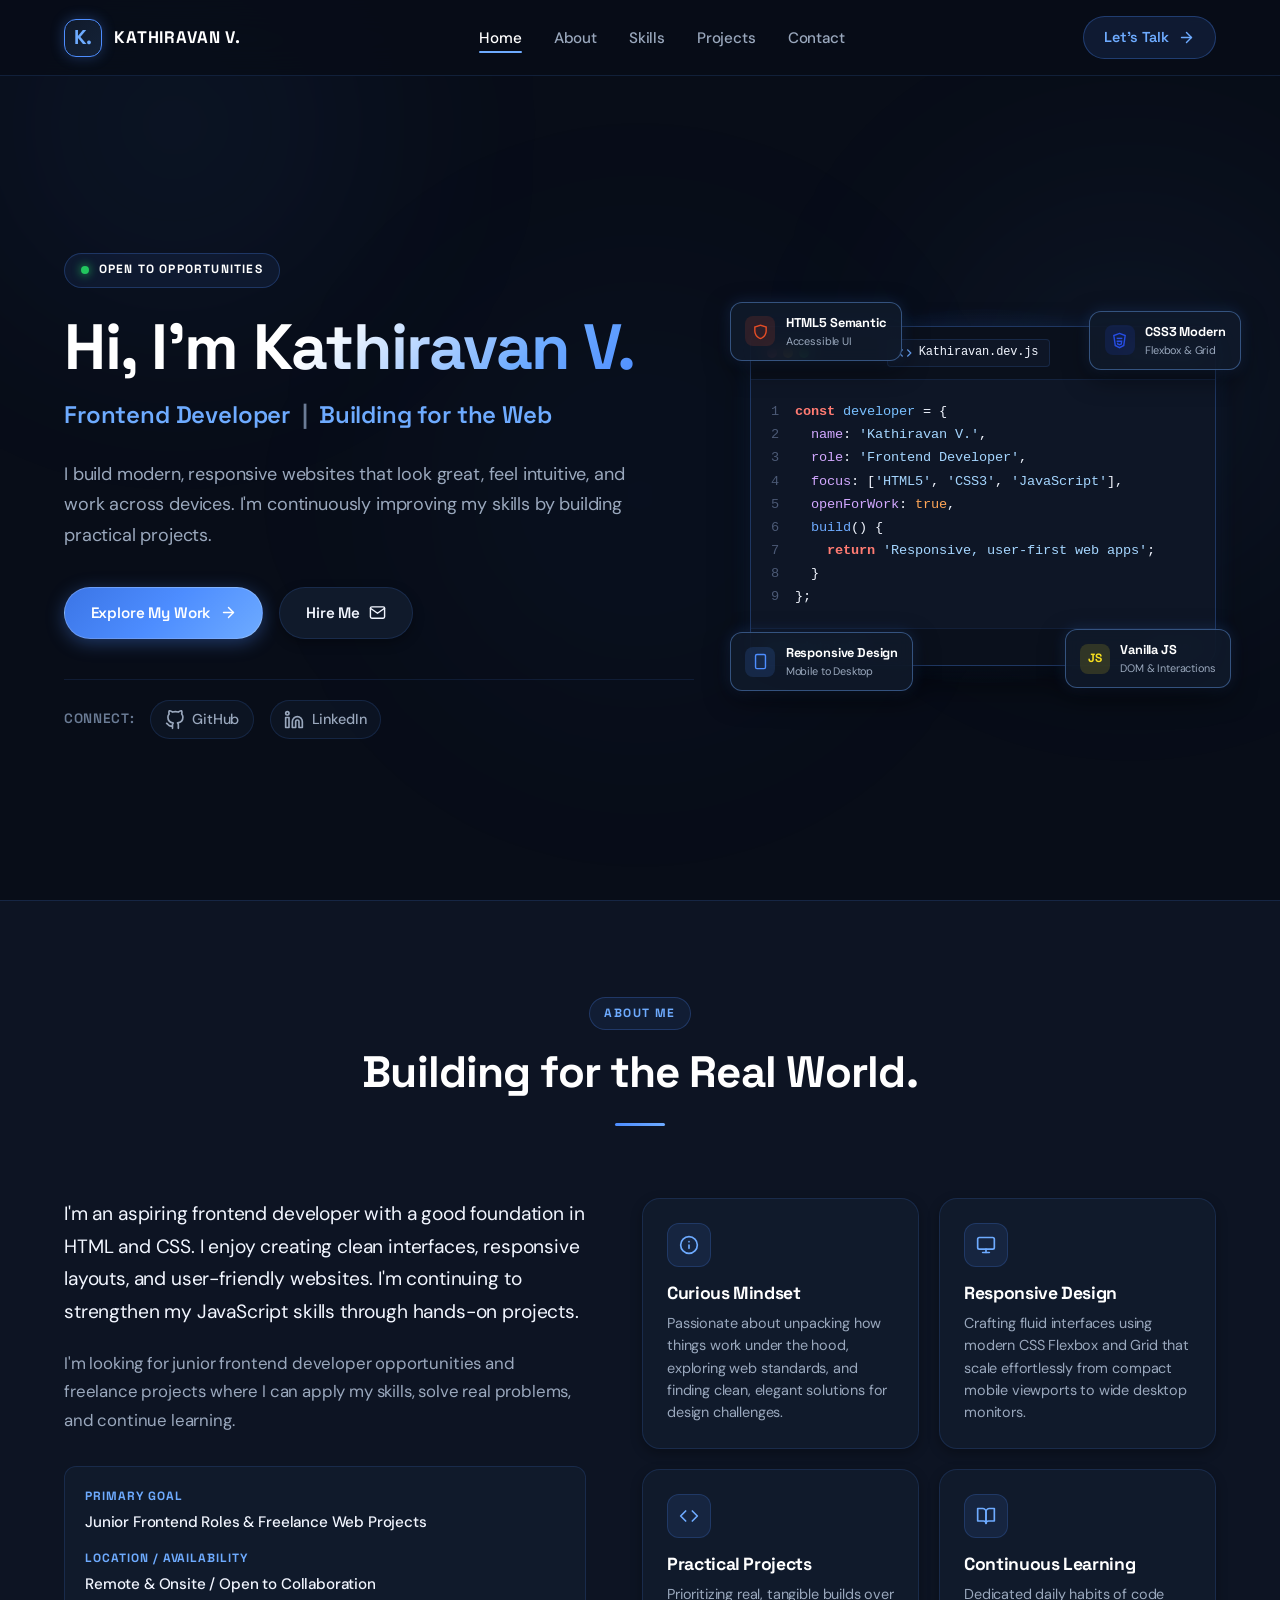
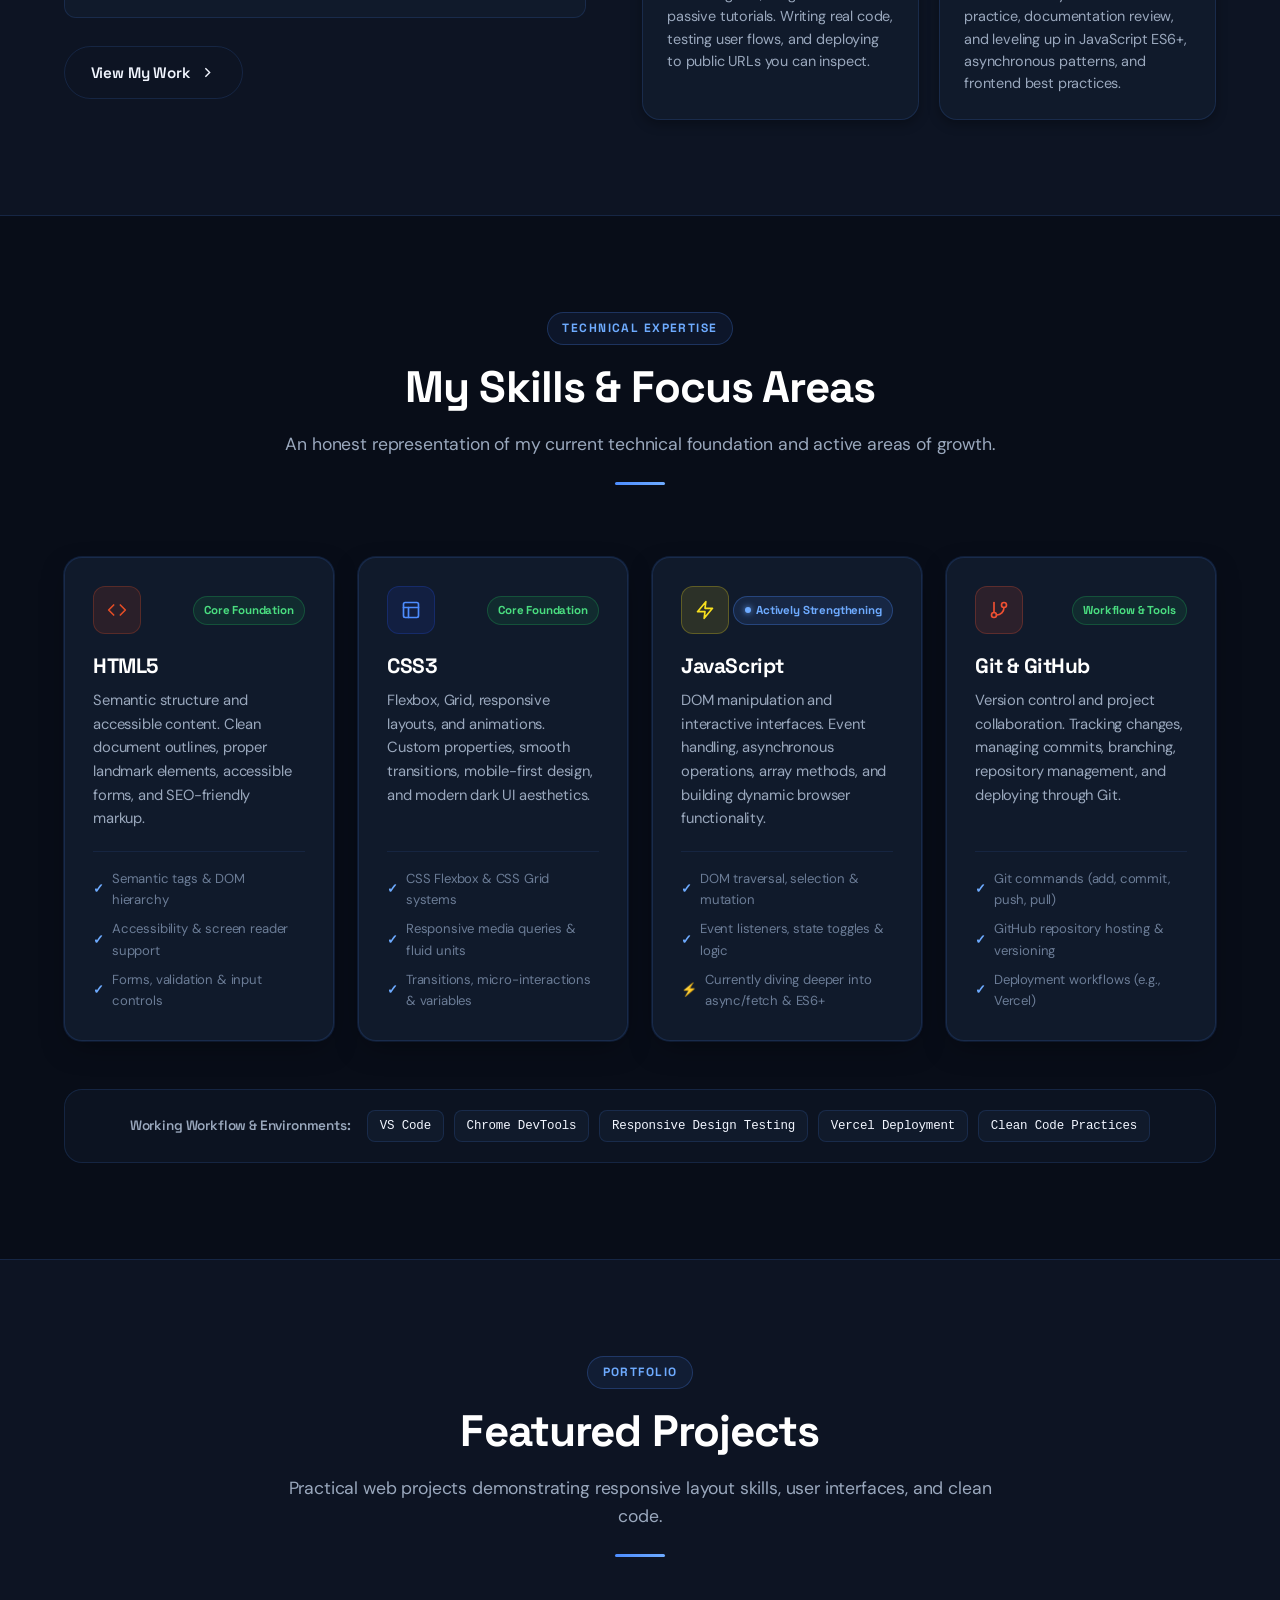
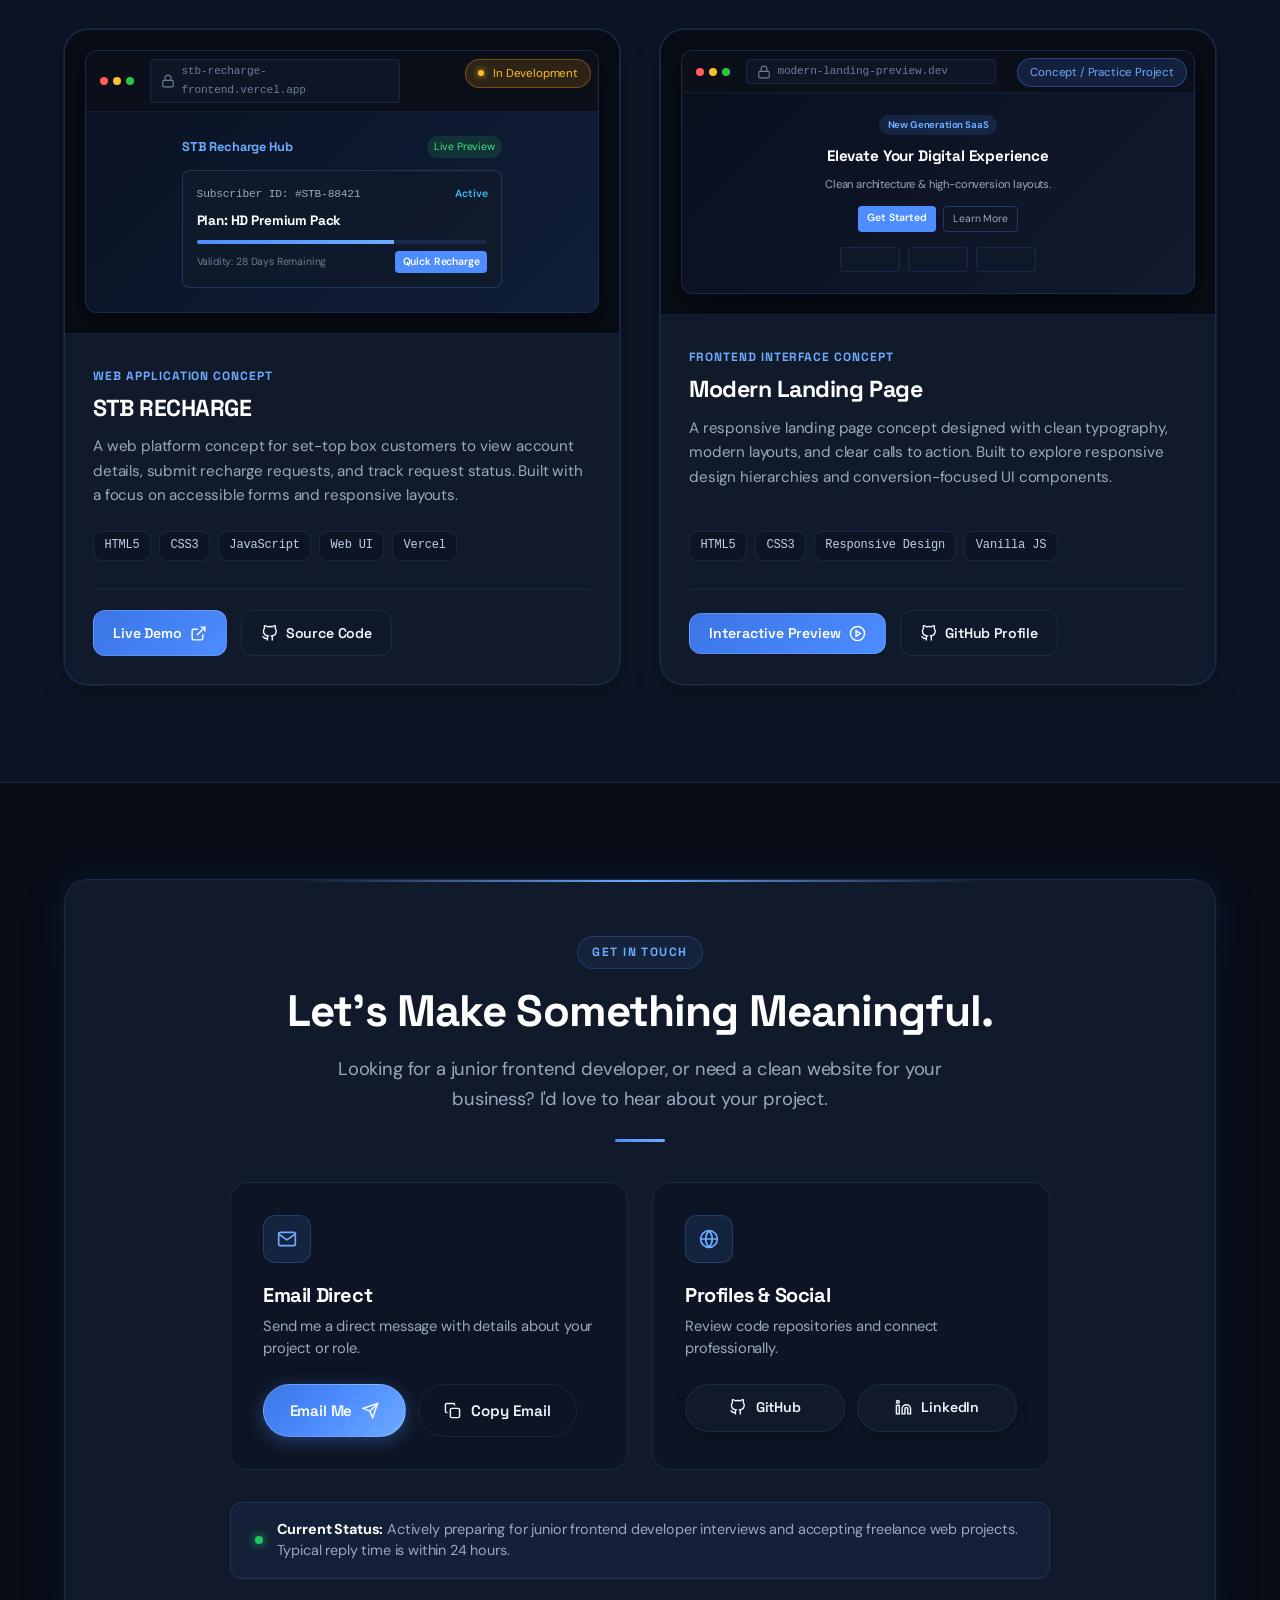
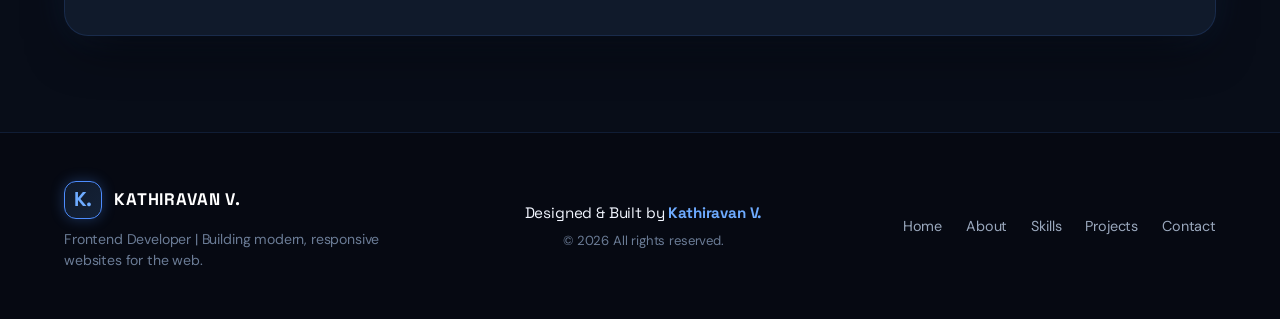
==== MAINPAGE/index.html @ 84f12a12 "Move all files to MAINPAGE folder" ====
<!DOCTYPE html>
<html lang="en">
<head>
  <meta charset="UTF-8">
  <meta name="viewport" content="width=device-width, initial-scale=1.0">
  <meta http-equiv="X-UA-Compatible" content="ie=edge">
  
  <!-- SEO & Social Meta Tags -->
  <title>Kathiravan V. | Frontend Developer Portfolio</title>
  <meta name="description" content="Personal portfolio of Kathiravan V., an aspiring Frontend Developer specializing in clean, responsive HTML, CSS, and modern JavaScript web experiences. Open to junior roles and freelance projects.">
  <meta name="keywords" content="Kathiravan V, Frontend Developer, Web Developer, Portfolio, HTML5, CSS3, JavaScript, Responsive Web Design">
  <meta name="author" content="Kathiravan V.">
  
  <!-- Open Graph / Meta -->
  <meta property="og:type" content="website">
  <meta property="og:title" content="Kathiravan V. | Frontend Developer">
  <meta property="og:description" content="Explore projects and frontend work by Kathiravan V. Clean code, modern UI, and responsive web design.">
  <meta property="og:url" content="https://kathiravan-portfolio.vercel.app">
  
  <!-- Favicon (SVG data URI for instant crisp display without external assets) -->
  <link rel="icon" type="image/svg+xml" href="data:image/svg+xml,<svg xmlns='http://www.w3.org/2000/svg' viewBox='0 0 100 100'><rect width='100' height='100' rx='24' fill='%23080D18'/><rect x='4' y='4' width='92' height='92' rx='20' fill='%23101A2B' stroke='%234D8DFF' stroke-width='4'/><text x='50%' y='68%' font-family='sans-serif' font-weight='900' font-size='56' fill='%234D8DFF' text-anchor='middle'>K.</text></svg>">

  <!-- Google Fonts: Space Grotesk (Headings) & DM Sans (Body) -->
  <link rel="preconnect" href="https://fonts.googleapis.com">
  <link rel="preconnect" href="https://fonts.gstatic.com" crossorigin>
  <link href="https://fonts.googleapis.com/css2?family=DM+Sans:ital,opsz,wght@0,9..40,300..800;1,9..40,300..800&family=Space+Grotesk:wght@400;500;600;700&display=swap" rel="stylesheet">

  <!-- Main Stylesheet -->
  <link rel="stylesheet" href="style.css">
</head>
<body>

  <!-- Ambient Background Glow Elements -->
  <div class="ambient-glow glow-top-left" aria-hidden="true"></div>
  <div class="ambient-glow glow-top-right" aria-hidden="true"></div>
  <div class="ambient-glow glow-center" aria-hidden="true"></div>

  <!-- ========================================================================= -->
  <!-- A. NAVIGATION BAR -->
  <!-- ========================================================================= -->
  <header class="site-header" id="header">
    <nav class="nav-container" aria-label="Main Navigation">
      <!-- Personal Logo & Brand Name -->
      <a href="#hero" class="brand-logo" aria-label="Kathiravan V. Home">
        <span class="logo-symbol">K.</span>
        <span class="brand-text">KATHIRAVAN V.</span>
      </a>

      <!-- Desktop Navigation Menu -->
      <ul class="nav-menu" id="navMenu">
        <li><a href="#hero" class="nav-link active">Home</a></li>
        <li><a href="#about" class="nav-link">About</a></li>
        <li><a href="#skills" class="nav-link">Skills</a></li>
        <li><a href="#projects" class="nav-link">Projects</a></li>
        <li><a href="#contact" class="nav-link">Contact</a></li>
      </ul>

      <!-- Navigation Actions -->
      <div class="nav-actions">
        <a href="#contact" class="btn btn-nav-cta">
          <span>Let's Talk</span>
          <svg class="icon icon-sm" viewBox="0 0 24 24" fill="none" stroke="currentColor" stroke-width="2" stroke-linecap="round" stroke-linejoin="round" aria-hidden="true">
            <line x1="5" y1="12" x2="19" y2="12"></line>
            <polyline points="12 5 19 12 12 19"></polyline>
          </svg>
        </a>

        <!-- Mobile Menu Toggle Button -->
        <button type="button" class="mobile-toggle" id="mobileToggle" aria-label="Toggle navigation menu" aria-expanded="false" aria-controls="mobileDrawer">
          <span class="hamburger-bar"></span>
          <span class="hamburger-bar"></span>
          <span class="hamburger-bar"></span>
        </button>
      </div>
    </nav>
  </header>

  <!-- Mobile Navigation Drawer Overlay -->
  <div class="mobile-drawer" id="mobileDrawer" aria-hidden="true">
    <div class="drawer-content">
      <ul class="mobile-nav-list">
        <li><a href="#hero" class="mobile-nav-link">Home</a></li>
        <li><a href="#about" class="mobile-nav-link">About</a></li>
        <li><a href="#skills" class="mobile-nav-link">Skills</a></li>
        <li><a href="#projects" class="mobile-nav-link">Projects</a></li>
        <li><a href="#contact" class="mobile-nav-link">Contact</a></li>
      </ul>
      <div class="mobile-drawer-footer">
        <a href="#contact" class="btn btn-primary btn-block mobile-cta">Let's Talk</a>
        <div class="mobile-socials">
          <a href="https://github.com/Kathiravan-4344" target="_blank" rel="noopener noreferrer" aria-label="GitHub Profile">
            <svg class="icon" viewBox="0 0 24 24" fill="none" stroke="currentColor" stroke-width="2" stroke-linecap="round" stroke-linejoin="round"><path d="M9 19c-5 1.5-5-2.5-7-3m14 6v-3.87a3.37 3.37 0 0 0-.94-2.61c3.14-.35 6.44-1.54 6.44-7A5.44 5.44 0 0 0 20 4.77 5.07 5.07 0 0 0 19.91 1S18.73.65 16 2.48a13.38 13.38 0 0 0-7 0C6.27.65 5.09 1 5.09 1A5.07 5.07 0 0 0 5 4.77a5.44 5.44 0 0 0-1.5 3.78c0 5.42 3.3 6.61 6.44 7A3.37 3.37 0 0 0 9 18.13V22"></path></svg>
          </a>
          <!-- USER NOTE: Replace with your actual LinkedIn profile URL -->
          <a href="https://www.linkedin.com/in/kathiravan-v" target="_blank" rel="noopener noreferrer" aria-label="LinkedIn Profile">
            <svg class="icon" viewBox="0 0 24 24" fill="none" stroke="currentColor" stroke-width="2" stroke-linecap="round" stroke-linejoin="round"><path d="M16 8a6 6 0 0 1 6 6v7h-4v-7a2 2 0 0 0-2-2 2 2 0 0 0-2 2v7h-4v-7a6 6 0 0 1 6-6z"></path><rect x="2" y="9" width="4" height="12"></rect><circle cx="4" cy="4" r="2"></circle></svg>
          </a>
        </div>
      </div>
    </div>
  </div>
  <div class="drawer-backdrop" id="drawerBackdrop" aria-hidden="true"></div>

  <!-- Main Content Landmark -->
  <main id="main-content">

    <!-- ======================================================================= -->
    <!-- B. HERO SECTION -->
    <!-- ======================================================================= -->
    <section class="hero-section section-padding" id="hero">
      <div class="container hero-grid">
        
        <!-- Left Column: Hero Introduction & Actions -->
        <div class="hero-content reveal">
          <!-- Availability Badge -->
          <div class="status-badge">
            <span class="status-dot"></span>
            <span class="status-text">OPEN TO OPPORTUNITIES</span>
          </div>

          <!-- Main Heading -->
          <h1 class="hero-heading">
            Hi, I'm <span class="gradient-text">Kathiravan V.</span>
          </h1>

          <!-- Professional Title -->
          <p class="hero-title">
            Frontend Developer <span class="title-divider">|</span> Building for the Web
          </p>

          <!-- Introduction Text -->
          <p class="hero-intro">
            I build modern, responsive websites that look great, feel intuitive, and work across devices. I'm continuously improving my skills by building practical projects.
          </p>

          <!-- Action Buttons -->
          <div class="hero-cta-group">
            <a href="#projects" class="btn btn-primary">
              <span>Explore My Work</span>
              <svg class="icon icon-sm" viewBox="0 0 24 24" fill="none" stroke="currentColor" stroke-width="2" stroke-linecap="round" stroke-linejoin="round">
                <line x1="5" y1="12" x2="19" y2="12"></line>
                <polyline points="12 5 19 12 12 19"></polyline>
              </svg>
            </a>
            <a href="#contact" class="btn btn-secondary">
              <span>Hire Me</span>
              <svg class="icon icon-sm" viewBox="0 0 24 24" fill="none" stroke="currentColor" stroke-width="2" stroke-linecap="round" stroke-linejoin="round">
                <path d="M4 4h16c1.1 0 2 .9 2 2v12c0 1.1-.9 2-2 2H4c-1.1 0-2-.9-2-2V6c0-1.1.9-2 2-2z"></path>
                <polyline points="22,6 12,13 2,6"></polyline>
              </svg>
            </a>
          </div>

          <!-- Social Links -->
          <div class="hero-socials">
            <span class="social-label">Connect:</span>
            <a href="https://github.com/Kathiravan-4344" class="social-link" target="_blank" rel="noopener noreferrer" aria-label="Kathiravan GitHub profile">
              <svg class="icon" viewBox="0 0 24 24" fill="none" stroke="currentColor" stroke-width="2" stroke-linecap="round" stroke-linejoin="round">
                <path d="M9 19c-5 1.5-5-2.5-7-3m14 6v-3.87a3.37 3.37 0 0 0-.94-2.61c3.14-.35 6.44-1.54 6.44-7A5.44 5.44 0 0 0 20 4.77 5.07 5.07 0 0 0 19.91 1S18.73.65 16 2.48a13.38 13.38 0 0 0-7 0C6.27.65 5.09 1 5.09 1A5.07 5.07 0 0 0 5 4.77a5.44 5.44 0 0 0-1.5 3.78c0 5.42 3.3 6.61 6.44 7A3.37 3.37 0 0 0 9 18.13V22"></path>
              </svg>
              <span>GitHub</span>
            </a>
            <!-- USER NOTE: Replace with your actual LinkedIn profile URL -->
            <a href="https://www.linkedin.com/in/kathiravan-v" class="social-link" target="_blank" rel="noopener noreferrer" aria-label="Kathiravan LinkedIn profile">
              <svg class="icon" viewBox="0 0 24 24" fill="none" stroke="currentColor" stroke-width="2" stroke-linecap="round" stroke-linejoin="round">
                <path d="M16 8a6 6 0 0 1 6 6v7h-4v-7a2 2 0 0 0-2-2 2 2 0 0 0-2 2v7h-4v-7a6 6 0 0 1 6-6z"></path>
                <rect x="2" y="9" width="4" height="12"></rect>
                <circle cx="4" cy="4" r="2"></circle>
              </svg>
              <span>LinkedIn</span>
            </a>
          </div>
        </div>

        <!-- Right Column: Developer-Themed Visual with Code Editor & Floating Badges -->
        <div class="hero-visual reveal" aria-hidden="true">
          <div class="visual-wrapper">
            <!-- Decorative Orbit Ring -->
            <div class="orbit-glow"></div>
            
            <!-- Code Editor Card -->
            <div class="code-card">
              <div class="card-header">
                <div class="window-dots">
                  <span class="dot dot-close"></span>
                  <span class="dot dot-minimize"></span>
                  <span class="dot dot-maximize"></span>
                </div>
                <div class="file-tab">
                  <svg class="icon icon-xs" viewBox="0 0 24 24" fill="none" stroke="#6EABFF" stroke-width="2"><polyline points="16 18 22 12 16 6"></polyline><polyline points="8 6 2 12 8 18"></polyline></svg>
                  <span>Kathiravan.dev.js</span>
                </div>
                <div class="header-status">Frontend Dev</div>
              </div>

              <!-- Syntax-Highlighted Code Body -->
              <div class="code-body">
                <pre><code><span class="c-dim">1</span> <span class="c-keyword">const</span> <span class="c-variable">developer</span> = {
<span class="c-dim">2</span>   <span class="c-prop">name</span>: <span class="c-string">'Kathiravan V.'</span>,
<span class="c-dim">3</span>   <span class="c-prop">role</span>: <span class="c-string">'Frontend Developer'</span>,
<span class="c-dim">4</span>   <span class="c-prop">focus</span>: [<span class="c-string">'HTML5'</span>, <span class="c-string">'CSS3'</span>, <span class="c-string">'JavaScript'</span>],
<span class="c-dim">5</span>   <span class="c-prop">openForWork</span>: <span class="c-boolean">true</span>,
<span class="c-dim">6</span>   <span class="c-function">build</span>() {
<span class="c-dim">7</span>     <span class="c-keyword">return</span> <span class="c-string">'Responsive, user-first web apps'</span>;
<span class="c-dim">8</span>   }
<span class="c-dim">9</span> };</code></pre>
              </div>

              <!-- Terminal Status Bar -->
              <div class="code-footer">
                <span class="status-pill-small"><span class="pulse-mini"></span> Ready to build</span>
                <span class="branch-label">
                  <svg class="icon icon-xs" viewBox="0 0 24 24" fill="none" stroke="currentColor" stroke-width="2"><line x1="6" y1="3" x2="6" y2="15"></line><circle cx="18" cy="6" r="3"></circle><circle cx="6" cy="18" r="3"></circle><path d="M18 9a9 9 0 0 1-9 9"></path></svg>
                  main
                </span>
              </div>
            </div>

            <!-- Floating Tech Badges around Editor -->
            <div class="floating-badge badge-top-left float-slow">
              <span class="tech-icon-circle icon-html">
                <svg viewBox="0 0 24 24" fill="currentColor"><path d="M12 2L3 5v6c0 5.55 3.84 10.74 9 12 5.16-1.26 9-6.45 9-12V5l-9-3zm0 2.18l7 2.33v4.49c0 4.54-3.04 8.79-7 9.92-3.96-1.13-7-5.38-7-9.92V6.51l7-2.33z"/></svg>
              </span>
              <div class="badge-text">
                <span class="badge-title">HTML5 Semantic</span>
                <span class="badge-sub">Accessible UI</span>
              </div>
            </div>

            <div class="floating-badge badge-top-right float-delay-1">
              <span class="tech-icon-circle icon-css">
                <svg viewBox="0 0 24 24" fill="none" stroke="currentColor" stroke-width="2"><path d="M12 2l8 3-2 14-6 3-6-3L4 5l8-3z"></path><path d="M8 9h8"></path><path d="M8 13h7l-.5 4-2.5 1-2.5-1-.2-2"></path></svg>
              </span>
              <div class="badge-text">
                <span class="badge-title">CSS3 Modern</span>
                <span class="badge-sub">Flexbox & Grid</span>
              </div>
            </div>

            <div class="floating-badge badge-bottom-right float-delay-2">
              <span class="tech-icon-circle icon-js">
                <span class="js-text">JS</span>
              </span>
              <div class="badge-text">
                <span class="badge-title">Vanilla JS</span>
                <span class="badge-sub">DOM & Interactions</span>
              </div>
            </div>

            <div class="floating-badge badge-bottom-left float-delay-3">
              <span class="tech-icon-circle icon-resp">
                <svg viewBox="0 0 24 24" fill="none" stroke="currentColor" stroke-width="2"><rect x="5" y="2" width="14" height="20" rx="2" ry="2"></rect><line x1="12" y1="18" x2="12.01" y2="18"></line></svg>
              </span>
              <div class="badge-text">
                <span class="badge-title">Responsive Design</span>
                <span class="badge-sub">Mobile to Desktop</span>
              </div>
            </div>

          </div>
        </div>

      </div>
    </section>

    <!-- ======================================================================= -->
    <!-- C. ABOUT ME SECTION -->
    <!-- ======================================================================= -->
    <section class="section-padding bg-secondary" id="about">
      <div class="container">
        
        <div class="section-header text-center reveal">
          <span class="section-badge">ABOUT ME</span>
          <h2 class="section-heading">Building for the Real World.</h2>
          <div class="section-divider"></div>
        </div>

        <div class="about-grid">
          <!-- Left: Narrative Text -->
          <div class="about-narrative reveal">
            <p class="narrative-lead">
              I'm an aspiring frontend developer with a good foundation in HTML and CSS. I enjoy creating clean interfaces, responsive layouts, and user-friendly websites. I'm continuing to strengthen my JavaScript skills through hands-on projects.
            </p>
            <p class="narrative-body">
              I'm looking for junior frontend developer opportunities and freelance projects where I can apply my skills, solve real problems, and continue learning.
            </p>

            <div class="about-meta-box">
              <div class="meta-item">
                <span class="meta-label">Primary Goal</span>
                <span class="meta-value">Junior Frontend Roles & Freelance Web Projects</span>
              </div>
              <div class="meta-item">
                <span class="meta-label">Location / Availability</span>
                <span class="meta-value">Remote & Onsite / Open to Collaboration</span>
              </div>
            </div>

            <div class="about-cta">
              <a href="#projects" class="btn btn-outline">
                <span>View My Work</span>
                <svg class="icon icon-sm" viewBox="0 0 24 24" fill="none" stroke="currentColor" stroke-width="2"><polyline points="9 18 15 12 9 6"></polyline></svg>
              </a>
            </div>
          </div>

          <!-- Right: Four Compact Information Cards -->
          <div class="about-cards-grid">
            
            <!-- Card 1: Curious Mindset -->
            <div class="info-card reveal">
              <div class="info-card-icon">
                <svg class="icon" viewBox="0 0 24 24" fill="none" stroke="currentColor" stroke-width="2" stroke-linecap="round" stroke-linejoin="round">
                  <circle cx="12" cy="12" r="10"></circle>
                  <line x1="12" y1="16" x2="12" y2="12"></line>
                  <line x1="12" y1="8" x2="12.01" y2="8"></line>
                </svg>
              </div>
              <h3 class="info-card-title">Curious Mindset</h3>
              <p class="info-card-desc">
                Passionate about unpacking how things work under the hood, exploring web standards, and finding clean, elegant solutions for design challenges.
              </p>
            </div>

            <!-- Card 2: Responsive Design -->
            <div class="info-card reveal">
              <div class="info-card-icon">
                <svg class="icon" viewBox="0 0 24 24" fill="none" stroke="currentColor" stroke-width="2" stroke-linecap="round" stroke-linejoin="round">
                  <rect x="2" y="3" width="20" height="14" rx="2" ry="2"></rect>
                  <line x1="8" y1="21" x2="16" y2="21"></line>
                  <line x1="12" y1="17" x2="12" y2="21"></line>
                </svg>
              </div>
              <h3 class="info-card-title">Responsive Design</h3>
              <p class="info-card-desc">
                Crafting fluid interfaces using modern CSS Flexbox and Grid that scale effortlessly from compact mobile viewports to wide desktop monitors.
              </p>
            </div>

            <!-- Card 3: Practical Projects -->
            <div class="info-card reveal">
              <div class="info-card-icon">
                <svg class="icon" viewBox="0 0 24 24" fill="none" stroke="currentColor" stroke-width="2" stroke-linecap="round" stroke-linejoin="round">
                  <polyline points="16 18 22 12 16 6"></polyline>
                  <polyline points="8 6 2 12 8 18"></polyline>
                </svg>
              </div>
              <h3 class="info-card-title">Practical Projects</h3>
              <p class="info-card-desc">
                Prioritizing real, tangible builds over passive tutorials. Writing real code, testing user flows, and deploying to public URLs you can inspect.
              </p>
            </div>

            <!-- Card 4: Continuous Learning -->
            <div class="info-card reveal">
              <div class="info-card-icon">
                <svg class="icon" viewBox="0 0 24 24" fill="none" stroke="currentColor" stroke-width="2" stroke-linecap="round" stroke-linejoin="round">
                  <path d="M2 3h6a4 4 0 0 1 4 4v14a3 3 0 0 0-3-3H2z"></path>
                  <path d="M22 3h-6a4 4 0 0 0-4 4v14a3 3 0 0 1 3-3h7z"></path>
                </svg>
              </div>
              <h3 class="info-card-title">Continuous Learning</h3>
              <p class="info-card-desc">
                Dedicated daily habits of code practice, documentation review, and leveling up in JavaScript ES6+, asynchronous patterns, and frontend best practices.
              </p>
            </div>

          </div>
        </div>

      </div>
    </section>

    <!-- ======================================================================= -->
    <!-- D. SKILLS SECTION -->
    <!-- ======================================================================= -->
    <section class="section-padding" id="skills">
      <div class="container">
        
        <div class="section-header text-center reveal">
          <span class="section-badge">TECHNICAL EXPERTISE</span>
          <h2 class="section-heading">My Skills & Focus Areas</h2>
          <p class="section-subheading">
            An honest representation of my current technical foundation and active areas of growth.
          </p>
          <div class="section-divider"></div>
        </div>

        <div class="skills-grid">
          
          <!-- Skill Card 1: HTML5 -->
          <div class="skill-card reveal">
            <div class="skill-card-top">
              <div class="skill-icon-wrapper html-theme">
                <svg class="icon" viewBox="0 0 24 24" fill="none" stroke="currentColor" stroke-width="2" stroke-linecap="round" stroke-linejoin="round">
                  <polyline points="16 18 22 12 16 6"></polyline>
                  <polyline points="8 6 2 12 8 18"></polyline>
                </svg>
              </div>
              <span class="skill-level-badge level-core">Core Foundation</span>
            </div>
            
            <h3 class="skill-name">HTML5</h3>
            <p class="skill-description">
              Semantic structure and accessible content. Clean document outlines, proper landmark elements, accessible forms, and SEO-friendly markup.
            </p>

            <ul class="skill-highlights">
              <li><span>✓</span> Semantic tags & DOM hierarchy</li>
              <li><span>✓</span> Accessibility & screen reader support</li>
              <li><span>✓</span> Forms, validation & input controls</li>
            </ul>
          </div>

          <!-- Skill Card 2: CSS3 -->
          <div class="skill-card reveal">
            <div class="skill-card-top">
              <div class="skill-icon-wrapper css-theme">
                <svg class="icon" viewBox="0 0 24 24" fill="none" stroke="currentColor" stroke-width="2" stroke-linecap="round" stroke-linejoin="round">
                  <rect x="3" y="3" width="18" height="18" rx="2" ry="2"></rect>
                  <line x1="3" y1="9" x2="21" y2="9"></line>
                  <line x1="9" y1="21" x2="9" y2="9"></line>
                </svg>
              </div>
              <span class="skill-level-badge level-core">Core Foundation</span>
            </div>
            
            <h3 class="skill-name">CSS3</h3>
            <p class="skill-description">
              Flexbox, Grid, responsive layouts, and animations. Custom properties, smooth transitions, mobile-first design, and modern dark UI aesthetics.
            </p>

            <ul class="skill-highlights">
              <li><span>✓</span> CSS Flexbox & CSS Grid systems</li>
              <li><span>✓</span> Responsive media queries & fluid units</li>
              <li><span>✓</span> Transitions, micro-interactions & variables</li>
            </ul>
          </div>

          <!-- Skill Card 3: JavaScript -->
          <div class="skill-card reveal">
            <div class="skill-card-top">
              <div class="skill-icon-wrapper js-theme">
                <svg class="icon" viewBox="0 0 24 24" fill="none" stroke="currentColor" stroke-width="2" stroke-linecap="round" stroke-linejoin="round">
                  <polygon points="13 2 3 14 12 14 11 22 21 10 12 10 13 2"></polygon>
                </svg>
              </div>
              <span class="skill-level-badge level-learning">
                <span class="pulse-dot-inline"></span> Actively Strengthening
              </span>
            </div>
            
            <h3 class="skill-name">JavaScript</h3>
            <p class="skill-description">
              DOM manipulation and interactive interfaces. Event handling, asynchronous operations, array methods, and building dynamic browser functionality.
            </p>

            <ul class="skill-highlights">
              <li><span>✓</span> DOM traversal, selection & mutation</li>
              <li><span>✓</span> Event listeners, state toggles & logic</li>
              <li><span>⚡</span> Currently diving deeper into async/fetch & ES6+</li>
            </ul>
          </div>

          <!-- Skill Card 4: Git & GitHub -->
          <div class="skill-card reveal">
            <div class="skill-card-top">
              <div class="skill-icon-wrapper git-theme">
                <svg class="icon" viewBox="0 0 24 24" fill="none" stroke="currentColor" stroke-width="2" stroke-linecap="round" stroke-linejoin="round">
                  <line x1="6" y1="3" x2="6" y2="15"></line>
                  <circle cx="18" cy="6" r="3"></circle>
                  <circle cx="6" cy="18" r="3"></circle>
                  <path d="M18 9a9 9 0 0 1-9 9"></path>
                </svg>
              </div>
              <span class="skill-level-badge level-core">Workflow & Tools</span>
            </div>
            
            <h3 class="skill-name">Git & GitHub</h3>
            <p class="skill-description">
              Version control and project collaboration. Tracking changes, managing commits, branching, repository management, and deploying through Git.
            </p>

            <ul class="skill-highlights">
              <li><span>✓</span> Git commands (add, commit, push, pull)</li>
              <li><span>✓</span> GitHub repository hosting & versioning</li>
              <li><span>✓</span> Deployment workflows (e.g., Vercel)</li>
            </ul>
          </div>

        </div>

        <!-- Additional Supporting Tools Bar -->
        <div class="tools-bar reveal">
          <span class="tools-bar-label">Working Workflow & Environments:</span>
          <div class="tool-tags">
            <span class="tool-tag">VS Code</span>
            <span class="tool-tag">Chrome DevTools</span>
            <span class="tool-tag">Responsive Design Testing</span>
            <span class="tool-tag">Vercel Deployment</span>
            <span class="tool-tag">Clean Code Practices</span>
          </div>
        </div>

      </div>
    </section>

    <!-- ======================================================================= -->
    <!-- E. FEATURED PROJECTS -->
    <!-- ======================================================================= -->
    <section class="section-padding bg-secondary" id="projects">
      <div class="container">
        
        <div class="section-header text-center reveal">
          <span class="section-badge">PORTFOLIO</span>
          <h2 class="section-heading">Featured Projects</h2>
          <p class="section-subheading">
            Practical web projects demonstrating responsive layout skills, user interfaces, and clean code.
          </p>
          <div class="section-divider"></div>
        </div>

        <div class="projects-grid">
          
          <!-- Project 1: STB RECHARGE -->
          <article class="project-card reveal" aria-labelledby="proj1-title">
            <div class="project-preview">
              <!-- Interactive Mockup Browser Frame -->
              <div class="browser-frame">
                <div class="browser-header">
                  <div class="browser-dots">
                    <span></span><span></span><span></span>
                  </div>
                  <div class="browser-url">
                    <svg class="icon icon-xs" viewBox="0 0 24 24" fill="none" stroke="currentColor" stroke-width="2"><rect x="3" y="11" width="18" height="11" rx="2" ry="2"></rect><path d="M7 11V7a5 5 0 0 1 10 0v4"></path></svg>
                    <span>stb-recharge-frontend.vercel.app</span>
                  </div>
                </div>

                <!-- Custom Styled CSS Preview of STB Recharge Portal -->
                <div class="browser-viewport stb-theme-bg">
                  <div class="mockup-content">
                    <div class="mockup-nav">
                      <span class="mock-brand">STB Recharge Hub</span>
                      <span class="mock-status">Live Preview</span>
                    </div>
                    <div class="mockup-body">
                      <div class="mock-card">
                        <div class="mock-card-header">
                          <span class="mock-label">Subscriber ID: #STB-88421</span>
                          <span class="mock-badge">Active</span>
                        </div>
                        <div class="mock-balance">Plan: HD Premium Pack</div>
                        <div class="mock-progress">
                          <div class="mock-progress-bar"></div>
                        </div>
                        <div class="mock-footer">
                          <span>Validity: 28 Days Remaining</span>
                          <span class="mock-btn-mini">Quick Recharge</span>
                        </div>
                      </div>
                    </div>
                  </div>
                </div>
              </div>

              <!-- Status Badge Overlay -->
              <div class="project-status-overlay">
                <span class="status-badge in-development">
                  <span class="status-dot-pulse"></span> In Development
                </span>
              </div>
            </div>

            <!-- Project Details -->
            <div class="project-content">
              <div class="project-meta-top">
                <span class="project-type">Web Application Concept</span>
              </div>
              <h3 class="project-title" id="proj1-title">STB RECHARGE</h3>
              <p class="project-desc">
                A web platform concept for set-top box customers to view account details, submit recharge requests, and track request status. Built with a focus on accessible forms and responsive layouts.
              </p>

              <!-- Tech Stack Tags -->
              <div class="project-tech-list" aria-label="Technologies used">
                <span class="tech-tag">HTML5</span>
                <span class="tech-tag">CSS3</span>
                <span class="tech-tag">JavaScript</span>
                <span class="tech-tag">Web UI</span>
                <span class="tech-tag">Vercel</span>
              </div>

              <!-- Links -->
              <div class="project-links">
                <a href="https://stb-recharge-frontend.vercel.app/" class="btn btn-project-primary" target="_blank" rel="noopener noreferrer">
                  <span>Live Demo</span>
                  <svg class="icon icon-sm" viewBox="0 0 24 24" fill="none" stroke="currentColor" stroke-width="2"><path d="M18 13v6a2 2 0 0 1-2 2H5a2 2 0 0 1-2-2V8a2 2 0 0 1 2-2h6"></path><polyline points="15 3 21 3 21 9"></polyline><line x1="10" y1="14" x2="21" y2="3"></line></svg>
                </a>
                <a href="https://github.com/Kathiravan-4344/stb-recharge-hub" class="btn btn-project-secondary" target="_blank" rel="noopener noreferrer">
                  <svg class="icon icon-sm" viewBox="0 0 24 24" fill="none" stroke="currentColor" stroke-width="2"><path d="M9 19c-5 1.5-5-2.5-7-3m14 6v-3.87a3.37 3.37 0 0 0-.94-2.61c3.14-.35 6.44-1.54 6.44-7A5.44 5.44 0 0 0 20 4.77 5.07 5.07 0 0 0 19.91 1S18.73.65 16 2.48a13.38 13.38 0 0 0-7 0C6.27.65 5.09 1 5.09 1A5.07 5.07 0 0 0 5 4.77a5.44 5.44 0 0 0-1.5 3.78c0 5.42 3.3 6.61 6.44 7A3.37 3.37 0 0 0 9 18.13V22"></path></svg>
                  <span>Source Code</span>
                </a>
              </div>
            </div>
          </article>

          <!-- Project 2: Modern Landing Page -->
          <article class="project-card reveal" aria-labelledby="proj2-title">
            <div class="project-preview">
              <!-- Interactive Mockup Browser Frame -->
              <div class="browser-frame">
                <div class="browser-header">
                  <div class="browser-dots">
                    <span></span><span></span><span></span>
                  </div>
                  <div class="browser-url">
                    <svg class="icon icon-xs" viewBox="0 0 24 24" fill="none" stroke="currentColor" stroke-width="2"><rect x="3" y="11" width="18" height="11" rx="2" ry="2"></rect><path d="M7 11V7a5 5 0 0 1 10 0v4"></path></svg>
                    <span>modern-landing-preview.dev</span>
                  </div>
                </div>

                <!-- Custom Styled CSS Preview of Modern Landing Page -->
                <div class="browser-viewport landing-theme-bg">
                  <div class="landing-mock-content">
                    <div class="mock-pill">New Generation SaaS</div>
                    <div class="mock-hero-title">Elevate Your Digital Experience</div>
                    <div class="mock-hero-desc">Clean architecture & high-conversion layouts.</div>
                    <div class="mock-actions">
                      <span class="mock-btn-accent">Get Started</span>
                      <span class="mock-btn-ghost">Learn More</span>
                    </div>
                    <div class="mock-feature-row">
                      <div class="mock-feat-box"></div>
                      <div class="mock-feat-box"></div>
                      <div class="mock-feat-box"></div>
                    </div>
                  </div>
                </div>
              </div>

              <!-- Status Badge Overlay -->
              <div class="project-status-overlay">
                <span class="status-badge concept-badge">
                  Concept / Practice Project
                </span>
              </div>
            </div>

            <!-- Project Details -->
            <div class="project-content">
              <div class="project-meta-top">
                <span class="project-type">Frontend Interface Concept</span>
              </div>
              <h3 class="project-title" id="proj2-title">Modern Landing Page</h3>
              <p class="project-desc">
                A responsive landing page concept designed with clean typography, modern layouts, and clear calls to action. Built to explore responsive design hierarchies and conversion-focused UI components.
              </p>

              <!-- Tech Stack Tags -->
              <div class="project-tech-list" aria-label="Technologies used">
                <span class="tech-tag">HTML5</span>
                <span class="tech-tag">CSS3</span>
                <span class="tech-tag">Responsive Design</span>
                <span class="tech-tag">Vanilla JS</span>
              </div>

              <!-- Links -->
              <div class="project-links">
                <!-- Live Demo trigger button showing an inline preview modal or placeholder notice -->
                <button type="button" class="btn btn-project-primary btn-preview-modal" data-project="landing-page">
                  <span>Interactive Preview</span>
                  <svg class="icon icon-sm" viewBox="0 0 24 24" fill="none" stroke="currentColor" stroke-width="2"><circle cx="12" cy="12" r="10"></circle><polygon points="10 8 16 12 10 16 10 8"></polygon></svg>
                </button>
                <a href="https://github.com/Kathiravan-4344" class="btn btn-project-secondary" target="_blank" rel="noopener noreferrer">
                  <svg class="icon icon-sm" viewBox="0 0 24 24" fill="none" stroke="currentColor" stroke-width="2"><path d="M9 19c-5 1.5-5-2.5-7-3m14 6v-3.87a3.37 3.37 0 0 0-.94-2.61c3.14-.35 6.44-1.54 6.44-7A5.44 5.44 0 0 0 20 4.77 5.07 5.07 0 0 0 19.91 1S18.73.65 16 2.48a13.38 13.38 0 0 0-7 0C6.27.65 5.09 1 5.09 1A5.07 5.07 0 0 0 5 4.77a5.44 5.44 0 0 0-1.5 3.78c0 5.42 3.3 6.61 6.44 7A3.37 3.37 0 0 0 9 18.13V22"></path></svg>
                  <span>GitHub Profile</span>
                </a>
              </div>
            </div>
          </article>

        </div>

      </div>
    </section>

    <!-- ======================================================================= -->
    <!-- F. CONTACT SECTION -->
    <!-- ======================================================================= -->
    <section class="section-padding" id="contact">
      <div class="container">
        
        <div class="contact-card-wrapper reveal">
          <div class="contact-inner">
            
            <div class="contact-header text-center">
              <span class="section-badge">GET IN TOUCH</span>
              <h2 class="section-heading">Let's Make Something Meaningful.</h2>
              <p class="contact-description">
                Looking for a junior frontend developer, or need a clean website for your business? I'd love to hear about your project.
              </p>
              <div class="section-divider"></div>
            </div>

            <!-- Contact Options Grid -->
            <div class="contact-options-grid">
              
              <!-- Option 1: Direct Email -->
              <!-- USER NOTE: Replace 'kathiravan.developer@example.com' with your actual personal email address -->
              <div class="contact-card">
                <div class="contact-card-icon">
                  <svg class="icon" viewBox="0 0 24 24" fill="none" stroke="currentColor" stroke-width="2" stroke-linecap="round" stroke-linejoin="round">
                    <path d="M4 4h16c1.1 0 2 .9 2 2v12c0 1.1-.9 2-2 2H4c-1.1 0-2-.9-2-2V6c0-1.1.9-2 2-2z"></path>
                    <polyline points="22,6 12,13 2,6"></polyline>
                  </svg>
                </div>
                <div class="contact-card-info">
                  <h3 class="contact-method-title">Email Direct</h3>
                  <p class="contact-method-text">Send me a direct message with details about your project or role.</p>
                  
                  <div class="contact-button-group">
                    <!-- mailto link with pre-filled subject as requested -->
                    <a href="mailto:kathiravan.developer@example.com?subject=Frontend%20Project%20Inquiry%20-%20Kathiravan%20V." class="btn btn-primary" id="emailMeBtn">
                      <span>Email Me</span>
                      <svg class="icon icon-sm" viewBox="0 0 24 24" fill="none" stroke="currentColor" stroke-width="2"><line x1="22" y1="2" x2="11" y2="13"></line><polygon points="22 2 15 22 11 13 2 9 22 2"></polygon></svg>
                    </a>
                    
                    <!-- Copy Email Button for quick convenience -->
                    <button type="button" class="btn btn-outline" id="copyEmailBtn" data-email="kathiravan.developer@example.com" aria-label="Copy email address to clipboard">
                      <svg class="icon icon-sm" viewBox="0 0 24 24" fill="none" stroke="currentColor" stroke-width="2"><rect x="9" y="9" width="13" height="13" rx="2" ry="2"></rect><path d="M5 15H4a2 2 0 0 1-2-2V4a2 2 0 0 1 2-2h9a2 2 0 0 1 2 2v1"></path></svg>
                      <span id="copyBtnText">Copy Email</span>
                    </button>
                  </div>
                </div>
              </div>

              <!-- Option 2: Professional Profiles (GitHub & LinkedIn) -->
              <div class="contact-card">
                <div class="contact-card-icon">
                  <svg class="icon" viewBox="0 0 24 24" fill="none" stroke="currentColor" stroke-width="2" stroke-linecap="round" stroke-linejoin="round">
                    <circle cx="12" cy="12" r="10"></circle>
                    <line x1="2" y1="12" x2="22" y2="12"></line>
                    <path d="M12 2a15.3 15.3 0 0 1 4 10 15.3 15.3 0 0 1-4 10 15.3 15.3 0 0 1-4-10 15.3 15.3 0 0 1 4-10z"></path>
                  </svg>
                </div>
                <div class="contact-card-info">
                  <h3 class="contact-method-title">Profiles & Social</h3>
                  <p class="contact-method-text">Review code repositories and connect professionally.</p>
                  
                  <div class="profile-links-row">
                    <a href="https://github.com/Kathiravan-4344" class="btn btn-secondary profile-btn" target="_blank" rel="noopener noreferrer">
                      <svg class="icon icon-sm" viewBox="0 0 24 24" fill="none" stroke="currentColor" stroke-width="2"><path d="M9 19c-5 1.5-5-2.5-7-3m14 6v-3.87a3.37 3.37 0 0 0-.94-2.61c3.14-.35 6.44-1.54 6.44-7A5.44 5.44 0 0 0 20 4.77 5.07 5.07 0 0 0 19.91 1S18.73.65 16 2.48a13.38 13.38 0 0 0-7 0C6.27.65 5.09 1 5.09 1A5.07 5.07 0 0 0 5 4.77a5.44 5.44 0 0 0-1.5 3.78c0 5.42 3.3 6.61 6.44 7A3.37 3.37 0 0 0 9 18.13V22"></path></svg>
                      <span>GitHub</span>
                    </a>
                    
                    <!-- USER NOTE: Replace with your actual LinkedIn profile URL -->
                    <a href="https://www.linkedin.com/in/kathiravan-v" class="btn btn-secondary profile-btn" target="_blank" rel="noopener noreferrer">
                      <svg class="icon icon-sm" viewBox="0 0 24 24" fill="none" stroke="currentColor" stroke-width="2"><path d="M16 8a6 6 0 0 1 6 6v7h-4v-7a2 2 0 0 0-2-2 2 2 0 0 0-2 2v7h-4v-7a6 6 0 0 1 6-6z"></path><rect x="2" y="9" width="4" height="12"></rect><circle cx="4" cy="4" r="2"></circle></svg>
                      <span>LinkedIn</span>
                    </a>
                  </div>
                </div>
              </div>

            </div>

            <!-- Availability Note Box -->
            <div class="availability-callout">
              <div class="callout-dot"></div>
              <p>
                <strong>Current Status:</strong> Actively preparing for junior frontend developer interviews and accepting freelance web projects. Typical reply time is within 24 hours.
              </p>
            </div>

          </div>
        </div>

      </div>
    </section>

  </main>

  <!-- ========================================================================= -->
  <!-- SITE FOOTER -->
  <!-- ========================================================================= -->
  <footer class="site-footer">
    <div class="container footer-content">
      
      <div class="footer-brand">
        <a href="#hero" class="brand-logo footer-logo">
          <span class="logo-symbol">K.</span>
          <span class="brand-text">KATHIRAVAN V.</span>
        </a>
        <p class="footer-subtext">Frontend Developer | Building modern, responsive websites for the web.</p>
      </div>

      <div class="footer-center">
        <p class="designed-by">Designed &amp; Built by <strong>Kathiravan V.</strong></p>
        <p class="copyright">&copy; <span id="currentYear">2026</span> All rights reserved.</p>
      </div>

      <div class="footer-nav">
        <ul class="footer-links">
          <li><a href="#hero">Home</a></li>
          <li><a href="#about">About</a></li>
          <li><a href="#skills">Skills</a></li>
          <li><a href="#projects">Projects</a></li>
          <li><a href="#contact">Contact</a></li>
        </ul>
      </div>

    </div>
  </footer>

  <!-- ========================================================================= -->
  <!-- G. BACK-TO-TOP BUTTON -->
  <!-- ========================================================================= -->
  <button type="button" class="back-to-top" id="backToTop" aria-label="Back to top of page" title="Back to top">
    <svg class="icon" viewBox="0 0 24 24" fill="none" stroke="currentColor" stroke-width="2.5" stroke-linecap="round" stroke-linejoin="round">
      <polyline points="18 15 12 9 6 15"></polyline>
    </svg>
  </button>

  <!-- Notification Toast (for Copy Email feedback) -->
  <div class="toast-notification" id="toastNotification" role="alert" aria-live="polite">
    <svg class="icon icon-sm" viewBox="0 0 24 24" fill="none" stroke="currentColor" stroke-width="2"><polyline points="20 6 9 17 4 12"></polyline></svg>
    <span id="toastMessage">Email address copied to clipboard!</span>
  </div>

  <!-- Interactive Project Preview Modal (for Concept Project preview) -->
  <div class="modal-backdrop" id="projectModal" aria-hidden="true" role="dialog" aria-modal="true" aria-labelledby="modalTitle">
    <div class="modal-dialog">
      <div class="modal-header">
        <h3 class="modal-title" id="modalTitle">Modern Landing Page Concept</h3>
        <button type="button" class="modal-close" id="modalCloseBtn" aria-label="Close modal">&times;</button>
      </div>
      <div class="modal-body">
        <div class="modal-preview-screen">
          <div class="preview-hero-mock">
            <span class="preview-badge">Next Generation Interface</span>
            <h4>Modern High-Conversion Landing Page</h4>
            <p>Built with semantic HTML5, pure CSS3 Flexbox/Grid, and responsive breakpoints. Optimized for fast loading and seamless mobile-to-desktop responsiveness.</p>
            <div class="preview-cta-row">
              <span class="btn btn-primary btn-sm">Explore Features</span>
              <span class="btn btn-outline btn-sm">Documentation</span>
            </div>
          </div>
          <div class="preview-cards-mock">
            <div class="mini-mock-card">
              <div class="card-bar"></div>
              <p>Zero Framework Overhead</p>
            </div>
            <div class="mini-mock-card">
              <div class="card-bar"></div>
              <p>Fluid Typography & Grid</p>
            </div>
            <div class="mini-mock-card">
              <div class="card-bar"></div>
              <p>Subtle Dark Glow Aesthetics</p>
            </div>
          </div>
        </div>
        <p class="modal-footnote">
          <em>Note:</em> This is an interactive frontend concept designed and maintained in Kathiravan's project repository. You can view additional practice projects and source code directly on GitHub.
        </p>
      </div>
      <div class="modal-footer">
        <a href="https://github.com/Kathiravan-4344" target="_blank" rel="noopener noreferrer" class="btn btn-primary">
          <span>View on GitHub</span>
          <svg class="icon icon-sm" viewBox="0 0 24 24" fill="none" stroke="currentColor" stroke-width="2"><path d="M18 13v6a2 2 0 0 1-2 2H5a2 2 0 0 1-2-2V8a2 2 0 0 1 2-2h6"></path><polyline points="15 3 21 3 21 9"></polyline><line x1="10" y1="14" x2="21" y2="3"></line></svg>
        </a>
        <button type="button" class="btn btn-outline" id="modalCloseActionBtn">Close Preview</button>
      </div>
    </div>
  </div>

  <!-- Main JavaScript File -->
  <script src="script.js"></script>
</body>
</html>
---- MAINPAGE/style.css ----
/* ==========================================================================
   PORTFOLIO STYLESHEET — KATHIRAVAN V.
   Frontend Developer | Building for the Web
   ========================================================================== */

/* --------------------------------------------------------------------------
   1. CSS CUSTOM PROPERTIES (DESIGN TOKENS)
   -------------------------------------------------------------------------- */
:root {
  /* Color Palette - Prompt Defined */
  --bg-main: #080D18;
  --bg-secondary: #0D1423;
  --bg-card: #101A2B;
  --bg-card-hover: #142238;
  --bg-card-subtle: rgba(16, 26, 43, 0.7);

  --color-primary-blue: #4D8DFF;
  --color-bright-blue: #6EABFF;
  --color-accent-glow: rgba(77, 141, 255, 0.35);
  --color-subtle-glow: rgba(110, 171, 255, 0.12);

  --text-main: #F2F6FF;
  --text-secondary: #9AA8BD;
  --text-muted: #6B7C96;
  --text-bright: #FFFFFF;

  --border-subtle: rgba(77, 141, 255, 0.15);
  --border-hover: rgba(110, 171, 255, 0.4);
  --border-focus: #4D8DFF;

  /* Typography */
  --font-heading: 'Space Grotesk', -apple-system, BlinkMacSystemFont, 'Segoe UI', Roboto, sans-serif;
  --font-body: 'DM Sans', -apple-system, BlinkMacSystemFont, 'Segoe UI', Roboto, sans-serif;
  --font-mono: 'SFMono-Regular', Consolas, 'Liberation Mono', Menlo, Courier, monospace;

  /* Spacing Scale */
  --space-xs: 0.25rem;
  --space-sm: 0.5rem;
  --space-md: 1rem;
  --space-lg: 1.5rem;
  --space-xl: 2rem;
  --space-2xl: 3rem;
  --space-3xl: 4.5rem;
  --space-4xl: 6rem;

  /* Layout */
  --container-max-width: 1200px;
  --header-height: 76px;
  --radius-sm: 8px;
  --radius-md: 12px;
  --radius-lg: 18px;
  --radius-xl: 24px;
  --radius-full: 9999px;

  /* Shadows & Glows */
  --shadow-sm: 0 4px 12px rgba(0, 0, 0, 0.3);
  --shadow-card: 0 10px 30px -10px rgba(0, 0, 0, 0.5), 0 0 0 1px var(--border-subtle);
  --shadow-card-hover: 0 20px 40px -15px rgba(0, 0, 0, 0.7), 0 0 25px rgba(77, 141, 255, 0.2), 0 0 0 1px var(--border-hover);
  --shadow-button-glow: 0 0 20px rgba(77, 141, 255, 0.4);

  /* Transitions */
  --transition-fast: 0.2s cubic-bezier(0.16, 1, 0.3, 1);
  --transition-normal: 0.3s cubic-bezier(0.16, 1, 0.3, 1);
  --transition-smooth: 0.5s cubic-bezier(0.16, 1, 0.3, 1);
}

/* --------------------------------------------------------------------------
   2. RESET & BASE STYLES
   -------------------------------------------------------------------------- */
*, *::before, *::after {
  box-sizing: border-box;
  margin: 0;
  padding: 0;
}

html {
  scroll-behavior: smooth;
  font-size: 16px;
  -webkit-text-size-adjust: 100%;
}

body {
  background-color: var(--bg-main);
  color: var(--text-main);
  font-family: var(--font-body);
  font-size: 1rem;
  line-height: 1.65;
  letter-spacing: -0.01em;
  overflow-x: hidden;
  position: relative;
  min-height: 100vh;
}

/* Accessible focus visible outlines */
:focus-visible {
  outline: 2px solid var(--color-bright-blue);
  outline-offset: 3px;
}

img, svg {
  display: block;
  max-width: 100%;
}

a {
  color: inherit;
  text-decoration: none;
  transition: color var(--transition-fast);
}

ul {
  list-style: none;
}

button, input, textarea {
  font-family: inherit;
  color: inherit;
  border: none;
  background: none;
}

button {
  cursor: pointer;
}

/* Headings Base */
h1, h2, h3, h4, h5, h6 {
  font-family: var(--font-heading);
  color: var(--text-bright);
  font-weight: 700;
  line-height: 1.2;
  letter-spacing: -0.02em;
}

/* --------------------------------------------------------------------------
   3. AMBIENT GLOW EFFECTS & BACKGROUNDS
   -------------------------------------------------------------------------- */
.ambient-glow {
  position: fixed;
  border-radius: 50%;
  filter: blur(120px);
  pointer-events: none;
  z-index: 0;
  opacity: 0.6;
}

.glow-top-left {
  top: -150px;
  left: -100px;
  width: 550px;
  height: 550px;
  background: radial-gradient(circle, rgba(77, 141, 255, 0.18) 0%, transparent 70%);
}

.glow-top-right {
  top: 10%;
  right: -150px;
  width: 600px;
  height: 600px;
  background: radial-gradient(circle, rgba(110, 171, 255, 0.14) 0%, transparent 70%);
}

.glow-center {
  top: 55%;
  left: 50%;
  transform: translate(-50%, -50%);
  width: 700px;
  height: 700px;
  background: radial-gradient(circle, rgba(77, 141, 255, 0.08) 0%, transparent 70%);
}

/* --------------------------------------------------------------------------
   4. LAYOUT UTILITIES & CONTAINERS
   -------------------------------------------------------------------------- */
.container {
  width: 100%;
  max-width: var(--container-max-width);
  margin-left: auto;
  margin-right: auto;
  padding-left: 1.5rem;
  padding-right: 1.5rem;
  position: relative;
  z-index: 1;
}

.section-padding {
  padding-top: var(--space-4xl);
  padding-bottom: var(--space-4xl);
  position: relative;
}

.bg-secondary {
  background-color: var(--bg-secondary);
  border-top: 1px solid var(--border-subtle);
  border-bottom: 1px solid var(--border-subtle);
}

.text-center {
  text-align: center;
}

/* Section Headers */
.section-header {
  margin-bottom: var(--space-3xl);
  max-width: 720px;
  margin-left: auto;
  margin-right: auto;
}

.section-badge {
  display: inline-block;
  padding: 0.35rem 0.9rem;
  font-family: var(--font-heading);
  font-size: 0.75rem;
  font-weight: 700;
  text-transform: uppercase;
  letter-spacing: 0.12em;
  color: var(--color-bright-blue);
  background: rgba(77, 141, 255, 0.08);
  border: 1px solid rgba(77, 141, 255, 0.25);
  border-radius: var(--radius-full);
  margin-bottom: var(--space-md);
}

.section-heading {
  font-size: clamp(2rem, 4vw, 2.75rem);
  color: var(--text-bright);
  margin-bottom: var(--space-md);
}

.section-subheading {
  font-size: 1.1rem;
  color: var(--text-secondary);
  line-height: 1.6;
}

.section-divider {
  width: 50px;
  height: 3px;
  background: linear-gradient(90deg, var(--color-primary-blue), var(--color-bright-blue));
  border-radius: var(--radius-full);
  margin: var(--space-lg) auto 0;
}

/* Gradient Text Highlight */
.gradient-text {
  background: linear-gradient(135deg, #FFFFFF 20%, var(--color-bright-blue) 70%, var(--color-primary-blue) 100%);
  -webkit-background-clip: text;
  -webkit-text-fill-color: transparent;
  background-clip: text;
}

/* Generic Icon Sizes */
.icon {
  width: 20px;
  height: 20px;
  flex-shrink: 0;
}

.icon-xs {
  width: 14px;
  height: 14px;
}

.icon-sm {
  width: 17px;
  height: 17px;
}

/* --------------------------------------------------------------------------
   5. BUTTONS & INTERACTIVE ELEMENTS
   -------------------------------------------------------------------------- */
.btn {
  display: inline-flex;
  align-items: center;
  justify-content: center;
  gap: 0.6rem;
  font-family: var(--font-heading);
  font-weight: 600;
  font-size: 0.95rem;
  padding: 0.8rem 1.6rem;
  border-radius: var(--radius-full);
  transition: all var(--transition-normal);
  text-decoration: none;
  cursor: pointer;
  white-space: nowrap;
}

/* Primary Gradient Button */
.btn-primary {
  background: linear-gradient(135deg, #3B75E6 0%, #4D8DFF 50%, #6EABFF 100%);
  color: #FFFFFF;
  box-shadow: 0 4px 18px rgba(77, 141, 255, 0.35);
  border: 1px solid rgba(255, 255, 255, 0.2);
}

.btn-primary:hover {
  background: linear-gradient(135deg, #4D8DFF 0%, #6EABFF 100%);
  box-shadow: 0 6px 24px rgba(77, 141, 255, 0.55);
  transform: translateY(-2px);
  color: #FFFFFF;
}

.btn-primary:active {
  transform: translateY(0);
}

/* Secondary Button (Dark Card Background with Blue Border) */
.btn-secondary {
  background: var(--bg-card);
  color: var(--text-main);
  border: 1px solid var(--border-subtle);
  box-shadow: var(--shadow-sm);
}

.btn-secondary:hover {
  background: var(--bg-card-hover);
  border-color: var(--border-hover);
  color: var(--color-bright-blue);
  transform: translateY(-2px);
  box-shadow: 0 6px 20px rgba(0, 0, 0, 0.4);
}

/* Outline Button */
.btn-outline {
  background: transparent;
  color: var(--text-main);
  border: 1px solid var(--border-subtle);
}

.btn-outline:hover {
  border-color: var(--color-bright-blue);
  color: var(--color-bright-blue);
  background: rgba(77, 141, 255, 0.08);
}

.btn-sm {
  padding: 0.5rem 1rem;
  font-size: 0.85rem;
}

.btn-block {
  width: 100%;
}

/* Nav CTA Button */
.btn-nav-cta {
  background: rgba(77, 141, 255, 0.12);
  color: var(--color-bright-blue);
  border: 1px solid rgba(77, 141, 255, 0.3);
  padding: 0.55rem 1.25rem;
  font-size: 0.9rem;
}

.btn-nav-cta:hover {
  background: linear-gradient(135deg, #3B75E6, #4D8DFF);
  color: #FFFFFF;
  border-color: transparent;
  box-shadow: 0 0 16px rgba(77, 141, 255, 0.4);
  transform: translateY(-1px);
}

/* Project Action Buttons */
.btn-project-primary {
  display: inline-flex;
  align-items: center;
  gap: 0.5rem;
  font-family: var(--font-heading);
  font-weight: 600;
  font-size: 0.88rem;
  padding: 0.65rem 1.2rem;
  border-radius: var(--radius-md);
  background: linear-gradient(135deg, #3B75E6, #4D8DFF);
  color: #FFFFFF;
  border: 1px solid rgba(255, 255, 255, 0.15);
  transition: all var(--transition-normal);
}

.btn-project-primary:hover {
  background: linear-gradient(135deg, #4D8DFF, #6EABFF);
  box-shadow: 0 4px 15px rgba(77, 141, 255, 0.4);
  transform: translateY(-2px);
}

.btn-project-secondary {
  display: inline-flex;
  align-items: center;
  gap: 0.5rem;
  font-family: var(--font-heading);
  font-weight: 600;
  font-size: 0.88rem;
  padding: 0.65rem 1.2rem;
  border-radius: var(--radius-md);
  background: rgba(16, 26, 43, 0.9);
  color: var(--text-main);
  border: 1px solid var(--border-subtle);
  transition: all var(--transition-normal);
}

.btn-project-secondary:hover {
  border-color: var(--border-hover);
  color: var(--color-bright-blue);
  background: var(--bg-card-hover);
  transform: translateY(-2px);
}

/* --------------------------------------------------------------------------
   6. NAVIGATION BAR (STICKY & RESPONSIVE)
   -------------------------------------------------------------------------- */
.site-header {
  position: sticky;
  top: 0;
  left: 0;
  width: 100%;
  height: var(--header-height);
  background: rgba(8, 13, 24, 0.82);
  backdrop-filter: blur(16px);
  -webkit-backdrop-filter: blur(16px);
  border-bottom: 1px solid var(--border-subtle);
  z-index: 1000;
  transition: all var(--transition-fast);
}

.site-header.scrolled {
  background: rgba(8, 13, 24, 0.94);
  box-shadow: 0 4px 20px rgba(0, 0, 0, 0.5);
  border-bottom-color: rgba(77, 141, 255, 0.22);
}

.nav-container {
  max-width: var(--container-max-width);
  margin: 0 auto;
  padding: 0 1.5rem;
  height: 100%;
  display: flex;
  align-items: center;
  justify-content: space-between;
}

/* Brand Logo */
.brand-logo {
  display: flex;
  align-items: center;
  gap: 0.75rem;
  text-decoration: none;
}

.logo-symbol {
  display: flex;
  align-items: center;
  justify-content: center;
  width: 38px;
  height: 38px;
  background: linear-gradient(135deg, #101A2B, #142238);
  border: 1.5px solid var(--color-primary-blue);
  border-radius: var(--radius-md);
  color: var(--color-bright-blue);
  font-family: var(--font-heading);
  font-weight: 700;
  font-size: 1.25rem;
  box-shadow: 0 0 14px rgba(77, 141, 255, 0.3);
  transition: all var(--transition-normal);
}

.brand-logo:hover .logo-symbol {
  border-color: var(--color-bright-blue);
  box-shadow: 0 0 20px rgba(110, 171, 255, 0.5);
  transform: scale(1.05);
}

.brand-text {
  font-family: var(--font-heading);
  font-weight: 700;
  font-size: 1.05rem;
  letter-spacing: 0.05em;
  color: var(--text-bright);
}

/* Desktop Nav Menu */
.nav-menu {
  display: flex;
  align-items: center;
  gap: 2rem;
}

.nav-link {
  font-family: var(--font-body);
  font-weight: 500;
  font-size: 0.95rem;
  color: var(--text-secondary);
  position: relative;
  padding: 0.35rem 0;
  transition: color var(--transition-fast);
}

.nav-link::after {
  content: '';
  position: absolute;
  bottom: 0;
  left: 0;
  width: 0;
  height: 2px;
  background: var(--color-bright-blue);
  border-radius: var(--radius-full);
  transition: width var(--transition-normal);
}

.nav-link:hover,
.nav-link.active {
  color: var(--text-bright);
}

.nav-link:hover::after,
.nav-link.active::after {
  width: 100%;
}

.nav-actions {
  display: flex;
  align-items: center;
  gap: 1rem;
}

/* Hamburger Toggle Button */
.mobile-toggle {
  display: none;
  flex-direction: column;
  justify-content: center;
  gap: 5px;
  width: 40px;
  height: 40px;
  padding: 8px;
  border-radius: var(--radius-sm);
  background: rgba(16, 26, 43, 0.6);
  border: 1px solid var(--border-subtle);
  cursor: pointer;
  z-index: 1002;
}

.hamburger-bar {
  display: block;
  width: 100%;
  height: 2px;
  background-color: var(--text-main);
  border-radius: 2px;
  transition: all var(--transition-normal);
}

.mobile-toggle[aria-expanded="true"] .hamburger-bar:nth-child(1) {
  transform: translateY(7px) rotate(45deg);
}

.mobile-toggle[aria-expanded="true"] .hamburger-bar:nth-child(2) {
  opacity: 0;
  transform: translateX(-8px);
}

.mobile-toggle[aria-expanded="true"] .hamburger-bar:nth-child(3) {
  transform: translateY(-7px) rotate(-45deg);
}

/* Mobile Drawer & Backdrop */
.mobile-drawer {
  position: fixed;
  top: 0;
  right: -100%;
  width: 82%;
  max-width: 340px;
  height: 100vh;
  background: #0B1220;
  border-left: 1px solid var(--border-subtle);
  box-shadow: -10px 0 30px rgba(0, 0, 0, 0.7);
  z-index: 1001;
  transition: right var(--transition-smooth);
  display: flex;
  flex-direction: column;
  padding-top: calc(var(--header-height) + 1.5rem);
}

.mobile-drawer.open {
  right: 0;
}

.drawer-content {
  display: flex;
  flex-direction: column;
  height: 100%;
  padding: 0 1.5rem 2rem;
  justify-content: space-between;
}

.mobile-nav-list {
  display: flex;
  flex-direction: column;
  gap: 1.25rem;
}

.mobile-nav-link {
  font-family: var(--font-heading);
  font-size: 1.25rem;
  font-weight: 600;
  color: var(--text-secondary);
  display: block;
  padding: 0.5rem 0;
  border-bottom: 1px solid rgba(77, 141, 255, 0.08);
}

.mobile-nav-link:hover,
.mobile-nav-link.active {
  color: var(--color-bright-blue);
  padding-left: 0.5rem;
}

.mobile-drawer-footer {
  display: flex;
  flex-direction: column;
  gap: 1.25rem;
}

.mobile-socials {
  display: flex;
  align-items: center;
  justify-content: center;
  gap: 1.5rem;
}

.mobile-socials a {
  width: 44px;
  height: 44px;
  display: flex;
  align-items: center;
  justify-content: center;
  background: var(--bg-card);
  border: 1px solid var(--border-subtle);
  border-radius: var(--radius-md);
  color: var(--text-secondary);
}

.mobile-socials a:hover {
  color: var(--color-bright-blue);
  border-color: var(--border-hover);
}

.drawer-backdrop {
  position: fixed;
  top: 0;
  left: 0;
  width: 100vw;
  height: 100vh;
  background: rgba(0, 0, 0, 0.7);
  backdrop-filter: blur(4px);
  z-index: 1000;
  opacity: 0;
  pointer-events: none;
  transition: opacity var(--transition-normal);
}

.drawer-backdrop.active {
  opacity: 1;
  pointer-events: auto;
}

/* --------------------------------------------------------------------------
   7. HERO SECTION
   -------------------------------------------------------------------------- */
.hero-section {
  padding-top: calc(var(--space-4xl) + 1rem);
  padding-bottom: var(--space-4xl);
  min-height: calc(100vh - var(--header-height));
  display: flex;
  align-items: center;
}

.hero-grid {
  display: grid;
  grid-template-columns: 1.15fr 0.85fr;
  gap: 3.5rem;
  align-items: center;
}

/* Status Badge */
.status-badge {
  display: inline-flex;
  align-items: center;
  gap: 0.6rem;
  padding: 0.4rem 1rem;
  background: rgba(77, 141, 255, 0.08);
  border: 1px solid rgba(77, 141, 255, 0.25);
  border-radius: var(--radius-full);
  margin-bottom: 1.5rem;
}

.status-dot {
  width: 8px;
  height: 8px;
  background-color: #22c55e;
  border-radius: 50%;
  box-shadow: 0 0 10px #22c55e;
  animation: pulseGreen 2s infinite ease-in-out;
}

@keyframes pulseGreen {
  0% { transform: scale(0.95); box-shadow: 0 0 0 0 rgba(34, 197, 94, 0.7); }
  70% { transform: scale(1); box-shadow: 0 0 0 8px rgba(34, 197, 94, 0); }
  100% { transform: scale(0.95); box-shadow: 0 0 0 0 rgba(34, 197, 94, 0); }
}

.status-text {
  font-family: var(--font-heading);
  font-size: 0.75rem;
  font-weight: 700;
  letter-spacing: 0.1em;
  color: var(--text-bright);
}

/* Hero Typography */
.hero-heading {
  font-size: clamp(2.5rem, 5.5vw, 4rem);
  font-weight: 700;
  line-height: 1.12;
  margin-bottom: 0.75rem;
}

.hero-title {
  font-family: var(--font-heading);
  font-size: clamp(1.2rem, 2.2vw, 1.5rem);
  font-weight: 600;
  color: var(--color-bright-blue);
  margin-bottom: 1.5rem;
}

.title-divider {
  color: var(--text-muted);
  margin: 0 0.35rem;
}

.hero-intro {
  font-size: 1.125rem;
  line-height: 1.7;
  color: var(--text-secondary);
  max-width: 580px;
  margin-bottom: 2.25rem;
}

.hero-cta-group {
  display: flex;
  flex-wrap: wrap;
  align-items: center;
  gap: 1rem;
  margin-bottom: 2.5rem;
}

/* Hero Social Links */
.hero-socials {
  display: flex;
  align-items: center;
  gap: 1rem;
  padding-top: 1.25rem;
  border-top: 1px solid rgba(77, 141, 255, 0.12);
}

.social-label {
  font-family: var(--font-heading);
  font-size: 0.85rem;
  font-weight: 600;
  color: var(--text-muted);
  text-transform: uppercase;
  letter-spacing: 0.05em;
}

.social-link {
  display: inline-flex;
  align-items: center;
  gap: 0.45rem;
  font-size: 0.9rem;
  font-weight: 500;
  color: var(--text-secondary);
  padding: 0.4rem 0.85rem;
  border-radius: var(--radius-full);
  background: rgba(16, 26, 43, 0.6);
  border: 1px solid var(--border-subtle);
  transition: all var(--transition-fast);
}

.social-link:hover {
  color: var(--color-bright-blue);
  border-color: var(--border-hover);
  background: var(--bg-card);
  transform: translateY(-2px);
}

/* Right Side: Visual Developer Code Editor & Chips */
.hero-visual {
  position: relative;
  display: flex;
  justify-content: center;
  align-items: center;
}

.visual-wrapper {
  position: relative;
  width: 100%;
  max-width: 480px;
}

.orbit-glow {
  position: absolute;
  top: 50%;
  left: 50%;
  transform: translate(-50%, -50%);
  width: 110%;
  height: 110%;
  border-radius: 50%;
  background: radial-gradient(circle, rgba(77, 141, 255, 0.16) 0%, transparent 65%);
  pointer-events: none;
  z-index: 0;
}

/* Code Card */
.code-card {
  position: relative;
  background: #0E1626;
  border: 1px solid rgba(77, 141, 255, 0.28);
  border-radius: var(--radius-lg);
  box-shadow: 0 20px 45px -10px rgba(0, 0, 0, 0.7), 0 0 25px rgba(77, 141, 255, 0.15);
  overflow: hidden;
  z-index: 2;
  backdrop-filter: blur(10px);
}

.card-header {
  display: flex;
  align-items: center;
  justify-content: space-between;
  padding: 0.75rem 1rem;
  background: #0A101C;
  border-bottom: 1px solid rgba(77, 141, 255, 0.15);
}

.window-dots {
  display: flex;
  gap: 6px;
}

.dot {
  width: 10px;
  height: 10px;
  border-radius: 50%;
}

.dot-close { background: #FF5F56; }
.dot-minimize { background: #FFBD2E; }
.dot-maximize { background: #27C93F; }

.file-tab {
  display: flex;
  align-items: center;
  gap: 0.4rem;
  font-family: var(--font-mono);
  font-size: 0.75rem;
  color: var(--text-main);
  background: #0E1626;
  padding: 0.2rem 0.65rem;
  border-radius: 4px;
  border: 1px solid rgba(77, 141, 255, 0.15);
}

.header-status {
  font-family: var(--font-heading);
  font-size: 0.7rem;
  color: var(--color-bright-blue);
  font-weight: 600;
}

.code-body {
  padding: 1.25rem 1.25rem;
  font-family: var(--font-mono);
  font-size: 0.85rem;
  line-height: 1.7;
  overflow-x: auto;
}

.code-body pre {
  margin: 0;
}

/* Syntax Highlighting Colors */
.c-dim { color: #4B5975; user-select: none; margin-right: 0.5rem; }
.c-keyword { color: #FF7B72; font-weight: 600; }
.c-variable { color: #79C0FF; }
.c-prop { color: #D2A8FF; }
.c-string { color: #A5D6FF; }
.c-boolean { color: #FFA657; }
.c-function { color: #6EABFF; }

.code-footer {
  display: flex;
  align-items: center;
  justify-content: space-between;
  padding: 0.5rem 1rem;
  background: #0A101C;
  border-top: 1px solid rgba(77, 141, 255, 0.12);
  font-family: var(--font-heading);
  font-size: 0.75rem;
}

.status-pill-small {
  display: inline-flex;
  align-items: center;
  gap: 0.4rem;
  color: #38bdf8;
  font-weight: 600;
}

.pulse-mini {
  width: 6px;
  height: 6px;
  border-radius: 50%;
  background: #38bdf8;
  box-shadow: 0 0 6px #38bdf8;
}

.branch-label {
  display: flex;
  align-items: center;
  gap: 0.35rem;
  color: var(--text-muted);
}

/* Floating Technology Chips */
.floating-badge {
  position: absolute;
  display: flex;
  align-items: center;
  gap: 0.65rem;
  padding: 0.55rem 0.9rem;
  background: rgba(16, 26, 43, 0.9);
  border: 1px solid var(--border-hover);
  border-radius: var(--radius-md);
  box-shadow: 0 8px 25px rgba(0, 0, 0, 0.5), 0 0 15px rgba(77, 141, 255, 0.2);
  z-index: 3;
  backdrop-filter: blur(8px);
  pointer-events: auto;
}

.badge-top-left {
  top: -24px;
  left: -20px;
}

.badge-top-right {
  top: -15px;
  right: -25px;
}

.badge-bottom-right {
  bottom: -22px;
  right: -15px;
}

.badge-bottom-left {
  bottom: -25px;
  left: -20px;
}

.tech-icon-circle {
  width: 30px;
  height: 30px;
  border-radius: 8px;
  display: flex;
  align-items: center;
  justify-content: center;
}

.tech-icon-circle svg {
  width: 17px;
  height: 17px;
}

.icon-html { background: rgba(228, 77, 38, 0.15); color: #E44D26; }
.icon-css { background: rgba(38, 77, 228, 0.15); color: #264DE4; }
.icon-js { background: rgba(247, 223, 30, 0.15); color: #F7DF1E; font-family: var(--font-heading); font-weight: 700; font-size: 0.75rem; }
.icon-resp { background: rgba(77, 141, 255, 0.15); color: #4D8DFF; }

.badge-text {
  display: flex;
  flex-direction: column;
}

.badge-title {
  font-family: var(--font-heading);
  font-size: 0.8rem;
  font-weight: 700;
  color: var(--text-bright);
}

.badge-sub {
  font-size: 0.68rem;
  color: var(--text-secondary);
}

/* Floating Keyframes Animation */
@keyframes floatAnim {
  0%, 100% { transform: translateY(0); }
  50% { transform: translateY(-7px); }
}

.float-slow { animation: floatAnim 4s ease-in-out infinite; }
.float-delay-1 { animation: floatAnim 4.5s ease-in-out infinite 0.8s; }
.float-delay-2 { animation: floatAnim 4.2s ease-in-out infinite 1.5s; }
.float-delay-3 { animation: floatAnim 4.8s ease-in-out infinite 2.2s; }

/* --------------------------------------------------------------------------
   8. ABOUT ME SECTION
   -------------------------------------------------------------------------- */
.about-grid {
  display: grid;
  grid-template-columns: 1fr 1.1fr;
  gap: 3.5rem;
  align-items: start;
}

.about-narrative {
  display: flex;
  flex-direction: column;
  gap: 1.25rem;
}

.narrative-lead {
  font-size: 1.2rem;
  line-height: 1.7;
  color: var(--text-main);
  font-weight: 400;
}

.narrative-body {
  font-size: 1.05rem;
  line-height: 1.7;
  color: var(--text-secondary);
}

.about-meta-box {
  margin-top: 0.75rem;
  padding: 1.25rem;
  background: var(--bg-card);
  border: 1px solid var(--border-subtle);
  border-radius: var(--radius-md);
  display: flex;
  flex-direction: column;
  gap: 0.85rem;
}

.meta-item {
  display: flex;
  flex-direction: column;
  gap: 0.2rem;
}

.meta-label {
  font-family: var(--font-heading);
  font-size: 0.75rem;
  font-weight: 700;
  text-transform: uppercase;
  letter-spacing: 0.08em;
  color: var(--color-bright-blue);
}

.meta-value {
  font-size: 0.95rem;
  color: var(--text-main);
  font-weight: 500;
}

.about-cta {
  margin-top: 0.5rem;
}

/* 4 Compact Information Cards Grid */
.about-cards-grid {
  display: grid;
  grid-template-columns: repeat(2, 1fr);
  gap: 1.25rem;
}

.info-card {
  background: var(--bg-card);
  border: 1px solid var(--border-subtle);
  border-radius: var(--radius-lg);
  padding: 1.5rem;
  box-shadow: var(--shadow-sm);
  transition: all var(--transition-normal);
  display: flex;
  flex-direction: column;
}

.info-card:hover {
  transform: translateY(-4px);
  border-color: var(--border-hover);
  box-shadow: var(--shadow-card-hover);
  background: var(--bg-card-hover);
}

.info-card-icon {
  width: 44px;
  height: 44px;
  border-radius: var(--radius-md);
  background: rgba(77, 141, 255, 0.1);
  border: 1px solid rgba(77, 141, 255, 0.2);
  display: flex;
  align-items: center;
  justify-content: center;
  color: var(--color-bright-blue);
  margin-bottom: 1rem;
  transition: all var(--transition-normal);
}

.info-card:hover .info-card-icon {
  background: linear-gradient(135deg, rgba(77, 141, 255, 0.25), rgba(110, 171, 255, 0.35));
  color: #FFFFFF;
  box-shadow: 0 0 12px rgba(77, 141, 255, 0.4);
}

.info-card-title {
  font-size: 1.1rem;
  margin-bottom: 0.5rem;
  color: var(--text-bright);
}

.info-card-desc {
  font-size: 0.9rem;
  color: var(--text-secondary);
  line-height: 1.55;
}

/* --------------------------------------------------------------------------
   9. SKILLS SECTION
   -------------------------------------------------------------------------- */
.skills-grid {
  display: grid;
  grid-template-columns: repeat(auto-fit, minmax(260px, 1fr));
  gap: 1.5rem;
  margin-bottom: 3rem;
}

.skill-card {
  background: var(--bg-card);
  border: 1px solid var(--border-subtle);
  border-radius: var(--radius-lg);
  padding: 1.75rem;
  box-shadow: var(--shadow-card);
  transition: all var(--transition-normal);
  display: flex;
  flex-direction: column;
}

.skill-card:hover {
  transform: translateY(-5px);
  border-color: var(--border-hover);
  box-shadow: var(--shadow-card-hover);
  background: var(--bg-card-hover);
}

.skill-card-top {
  display: flex;
  align-items: center;
  justify-content: space-between;
  margin-bottom: 1.25rem;
}

.skill-icon-wrapper {
  width: 48px;
  height: 48px;
  border-radius: var(--radius-md);
  display: flex;
  align-items: center;
  justify-content: center;
  border: 1px solid transparent;
}

.html-theme { background: rgba(228, 77, 38, 0.12); color: #E44D26; border-color: rgba(228, 77, 38, 0.25); }
.css-theme { background: rgba(38, 77, 228, 0.12); color: #4D8DFF; border-color: rgba(38, 77, 228, 0.25); }
.js-theme { background: rgba(247, 223, 30, 0.12); color: #F7DF1E; border-color: rgba(247, 223, 30, 0.25); }
.git-theme { background: rgba(240, 80, 50, 0.12); color: #F05032; border-color: rgba(240, 80, 50, 0.25); }

.skill-level-badge {
  font-family: var(--font-heading);
  font-size: 0.72rem;
  font-weight: 700;
  padding: 0.25rem 0.65rem;
  border-radius: var(--radius-full);
  display: inline-flex;
  align-items: center;
  gap: 0.35rem;
}

.level-core {
  background: rgba(34, 197, 94, 0.1);
  color: #4ade80;
  border: 1px solid rgba(34, 197, 94, 0.25);
}

.level-learning {
  background: rgba(77, 141, 255, 0.12);
  color: var(--color-bright-blue);
  border: 1px solid rgba(77, 141, 255, 0.3);
}

.pulse-dot-inline {
  width: 6px;
  height: 6px;
  border-radius: 50%;
  background: var(--color-bright-blue);
  box-shadow: 0 0 6px var(--color-bright-blue);
  animation: pulseGreen 2s infinite ease-in-out;
}

.skill-name {
  font-size: 1.3rem;
  margin-bottom: 0.65rem;
}

.skill-description {
  font-size: 0.92rem;
  color: var(--text-secondary);
  line-height: 1.6;
  margin-bottom: 1.25rem;
  flex-grow: 1;
}

.skill-highlights {
  border-top: 1px solid rgba(77, 141, 255, 0.1);
  padding-top: 1rem;
  display: flex;
  flex-direction: column;
  gap: 0.45rem;
}

.skill-highlights li {
  font-size: 0.82rem;
  color: var(--text-muted);
  display: flex;
  align-items: center;
  gap: 0.5rem;
}

.skill-highlights li span {
  color: var(--color-bright-blue);
  font-weight: 700;
}

/* Tools Bar */
.tools-bar {
  display: flex;
  flex-wrap: wrap;
  align-items: center;
  justify-content: center;
  gap: 1rem;
  padding: 1.25rem 1.75rem;
  background: rgba(16, 26, 43, 0.5);
  border: 1px solid var(--border-subtle);
  border-radius: var(--radius-lg);
}

.tools-bar-label {
  font-family: var(--font-heading);
  font-size: 0.85rem;
  font-weight: 600;
  color: var(--text-secondary);
}

.tool-tags {
  display: flex;
  flex-wrap: wrap;
  gap: 0.6rem;
}

.tool-tag {
  font-family: var(--font-mono);
  font-size: 0.78rem;
  padding: 0.3rem 0.75rem;
  background: var(--bg-card);
  color: var(--text-main);
  border: 1px solid var(--border-subtle);
  border-radius: var(--radius-sm);
  transition: all var(--transition-fast);
}

.tool-tag:hover {
  border-color: var(--color-bright-blue);
  color: var(--color-bright-blue);
}

/* --------------------------------------------------------------------------
   10. FEATURED PROJECTS SECTION
   -------------------------------------------------------------------------- */
.projects-grid {
  display: grid;
  grid-template-columns: repeat(auto-fit, minmax(460px, 1fr));
  gap: 2.5rem;
}

.project-card {
  background: var(--bg-card);
  border: 1px solid var(--border-subtle);
  border-radius: var(--radius-xl);
  overflow: hidden;
  box-shadow: var(--shadow-card);
  transition: all var(--transition-normal);
  display: flex;
  flex-direction: column;
}

.project-card:hover {
  transform: translateY(-6px);
  border-color: var(--border-hover);
  box-shadow: var(--shadow-card-hover);
}

/* Browser Mockup Frame */
.project-preview {
  position: relative;
  background: #080C14;
  border-bottom: 1px solid var(--border-subtle);
  padding: 1.25rem;
  overflow: hidden;
}

.browser-frame {
  background: #0D1524;
  border: 1px solid rgba(77, 141, 255, 0.2);
  border-radius: var(--radius-md);
  overflow: hidden;
  box-shadow: 0 10px 25px rgba(0, 0, 0, 0.4);
}

.browser-header {
  display: flex;
  align-items: center;
  gap: 1rem;
  padding: 0.5rem 0.85rem;
  background: #0A0F1A;
  border-bottom: 1px solid rgba(77, 141, 255, 0.12);
}

.browser-dots {
  display: flex;
  gap: 5px;
}

.browser-dots span {
  width: 8px;
  height: 8px;
  border-radius: 50%;
  background: #3B4861;
}

.browser-dots span:nth-child(1) { background: #FF5F56; }
.browser-dots span:nth-child(2) { background: #FFBD2E; }
.browser-dots span:nth-child(3) { background: #27C93F; }

.browser-url {
  display: flex;
  align-items: center;
  gap: 0.4rem;
  background: #0E1626;
  border: 1px solid rgba(77, 141, 255, 0.15);
  border-radius: 4px;
  padding: 0.15rem 0.65rem;
  font-family: var(--font-mono);
  font-size: 0.7rem;
  color: var(--text-muted);
  width: 100%;
  max-width: 250px;
}

.browser-viewport {
  height: 200px;
  display: flex;
  align-items: center;
  justify-content: center;
  padding: 1rem;
  position: relative;
  overflow: hidden;
}

/* STB Mockup Theme */
.stb-theme-bg {
  background: linear-gradient(135deg, #0A1324 0%, #101E38 100%);
}

.mockup-content {
  width: 100%;
  max-width: 320px;
  display: flex;
  flex-direction: column;
  gap: 0.75rem;
}

.mockup-nav {
  display: flex;
  justify-content: space-between;
  align-items: center;
}

.mock-brand {
  font-family: var(--font-heading);
  font-size: 0.8rem;
  font-weight: 700;
  color: var(--color-bright-blue);
}

.mock-status {
  font-size: 0.65rem;
  padding: 0.15rem 0.45rem;
  background: rgba(34, 197, 94, 0.15);
  color: #4ade80;
  border-radius: var(--radius-full);
}

.mock-card {
  background: rgba(16, 26, 43, 0.85);
  border: 1px solid rgba(77, 141, 255, 0.25);
  border-radius: var(--radius-sm);
  padding: 0.85rem;
  display: flex;
  flex-direction: column;
  gap: 0.45rem;
}

.mock-card-header {
  display: flex;
  justify-content: space-between;
  align-items: center;
}

.mock-label {
  font-size: 0.7rem;
  font-family: var(--font-mono);
  color: var(--text-secondary);
}

.mock-badge {
  font-size: 0.65rem;
  color: #38bdf8;
  font-weight: 600;
}

.mock-balance {
  font-family: var(--font-heading);
  font-size: 0.85rem;
  font-weight: 700;
  color: var(--text-bright);
}

.mock-progress {
  width: 100%;
  height: 4px;
  background: rgba(77, 141, 255, 0.15);
  border-radius: 2px;
  overflow: hidden;
}

.mock-progress-bar {
  width: 68%;
  height: 100%;
  background: linear-gradient(90deg, #4D8DFF, #6EABFF);
}

.mock-footer {
  display: flex;
  justify-content: space-between;
  align-items: center;
  font-size: 0.65rem;
  color: var(--text-muted);
}

.mock-btn-mini {
  background: var(--color-primary-blue);
  color: #FFF;
  padding: 0.15rem 0.5rem;
  border-radius: 4px;
  font-weight: 600;
}

/* Landing Page Mockup Theme */
.landing-theme-bg {
  background: linear-gradient(135deg, #09101E 0%, #111A2E 100%);
}

.landing-mock-content {
  text-align: center;
  display: flex;
  flex-direction: column;
  align-items: center;
  gap: 0.45rem;
  width: 100%;
}

.mock-pill {
  font-size: 0.6rem;
  font-weight: 700;
  color: var(--color-bright-blue);
  background: rgba(77, 141, 255, 0.15);
  padding: 0.15rem 0.55rem;
  border-radius: var(--radius-full);
}

.mock-hero-title {
  font-family: var(--font-heading);
  font-size: 0.95rem;
  font-weight: 700;
  color: var(--text-bright);
}

.mock-hero-desc {
  font-size: 0.7rem;
  color: var(--text-secondary);
}

.mock-actions {
  display: flex;
  gap: 0.4rem;
  margin-top: 0.35rem;
}

.mock-btn-accent {
  font-size: 0.65rem;
  background: var(--color-primary-blue);
  color: #FFF;
  padding: 0.2rem 0.6rem;
  border-radius: 4px;
  font-weight: 600;
}

.mock-btn-ghost {
  font-size: 0.65rem;
  border: 1px solid rgba(77, 141, 255, 0.3);
  color: var(--text-secondary);
  padding: 0.2rem 0.6rem;
  border-radius: 4px;
}

.mock-feature-row {
  display: flex;
  gap: 0.5rem;
  margin-top: 0.5rem;
}

.mock-feat-box {
  width: 60px;
  height: 25px;
  background: rgba(16, 26, 43, 0.7);
  border: 1px solid rgba(77, 141, 255, 0.15);
  border-radius: 4px;
}

/* Status Badge Overlay */
.project-status-overlay {
  position: absolute;
  top: 1.75rem;
  right: 1.75rem;
  z-index: 5;
}

.in-development {
  background: rgba(245, 158, 11, 0.15);
  color: #fbbf24;
  border: 1px solid rgba(245, 158, 11, 0.35);
  font-size: 0.72rem;
  padding: 0.25rem 0.75rem;
  margin-bottom: 0;
}

.status-dot-pulse {
  width: 6px;
  height: 6px;
  border-radius: 50%;
  background: #fbbf24;
  box-shadow: 0 0 6px #fbbf24;
}

.concept-badge {
  background: rgba(77, 141, 255, 0.15);
  color: var(--color-bright-blue);
  border: 1px solid rgba(77, 141, 255, 0.35);
  font-size: 0.72rem;
  padding: 0.25rem 0.75rem;
  margin-bottom: 0;
}

/* Project Card Content */
.project-content {
  padding: 1.75rem;
  display: flex;
  flex-direction: column;
  flex-grow: 1;
}

.project-meta-top {
  margin-bottom: 0.4rem;
}

.project-type {
  font-family: var(--font-heading);
  font-size: 0.75rem;
  font-weight: 700;
  text-transform: uppercase;
  letter-spacing: 0.08em;
  color: var(--color-bright-blue);
}

.project-title {
  font-size: 1.45rem;
  margin-bottom: 0.75rem;
  color: var(--text-bright);
}

.project-desc {
  font-size: 0.95rem;
  color: var(--text-secondary);
  line-height: 1.6;
  margin-bottom: 1.5rem;
  flex-grow: 1;
}

.project-tech-list {
  display: flex;
  flex-wrap: wrap;
  gap: 0.5rem;
  margin-bottom: 1.75rem;
}

.tech-tag {
  font-family: var(--font-mono);
  font-size: 0.75rem;
  padding: 0.25rem 0.65rem;
  background: rgba(13, 20, 35, 0.8);
  color: #C0CFE3;
  border: 1px solid rgba(77, 141, 255, 0.15);
  border-radius: var(--radius-sm);
}

.project-links {
  display: flex;
  flex-wrap: wrap;
  gap: 0.85rem;
  align-items: center;
  padding-top: 1.25rem;
  border-top: 1px solid rgba(77, 141, 255, 0.12);
}

/* --------------------------------------------------------------------------
   11. CONTACT SECTION
   -------------------------------------------------------------------------- */
.contact-card-wrapper {
  background: var(--bg-card);
  border: 1px solid var(--border-subtle);
  border-radius: var(--radius-xl);
  padding: 3.5rem 2.5rem;
  box-shadow: 0 20px 50px -15px rgba(0, 0, 0, 0.7), 0 0 35px rgba(77, 141, 255, 0.12);
  position: relative;
  overflow: hidden;
}

.contact-card-wrapper::before {
  content: '';
  position: absolute;
  top: 0;
  left: 20%;
  right: 20%;
  height: 2px;
  background: linear-gradient(90deg, transparent, var(--color-bright-blue), transparent);
}

.contact-inner {
  max-width: 820px;
  margin: 0 auto;
}

.contact-description {
  font-size: 1.15rem;
  color: var(--text-secondary);
  line-height: 1.65;
  max-width: 620px;
  margin: 0 auto;
}

.contact-options-grid {
  display: grid;
  grid-template-columns: repeat(auto-fit, minmax(320px, 1fr));
  gap: 1.5rem;
  margin: 2.5rem 0 2rem;
}

.contact-card {
  background: rgba(13, 20, 35, 0.75);
  border: 1px solid var(--border-subtle);
  border-radius: var(--radius-lg);
  padding: 2rem;
  transition: all var(--transition-normal);
  display: flex;
  flex-direction: column;
}

.contact-card:hover {
  border-color: var(--border-hover);
  background: rgba(16, 26, 43, 0.95);
  box-shadow: 0 10px 30px -10px rgba(77, 141, 255, 0.2);
  transform: translateY(-3px);
}

.contact-card-icon {
  width: 48px;
  height: 48px;
  border-radius: var(--radius-md);
  background: rgba(77, 141, 255, 0.12);
  border: 1px solid rgba(77, 141, 255, 0.25);
  display: flex;
  align-items: center;
  justify-content: center;
  color: var(--color-bright-blue);
  margin-bottom: 1.25rem;
}

.contact-method-title {
  font-size: 1.25rem;
  margin-bottom: 0.5rem;
  color: var(--text-bright);
}

.contact-method-text {
  font-size: 0.92rem;
  color: var(--text-secondary);
  line-height: 1.55;
  margin-bottom: 1.5rem;
  flex-grow: 1;
}

.contact-button-group {
  display: flex;
  flex-wrap: wrap;
  gap: 0.75rem;
}

.profile-links-row {
  display: flex;
  gap: 0.75rem;
}

.profile-btn {
  flex: 1;
  font-size: 0.88rem;
  padding: 0.7rem 1rem;
}

/* Availability Callout */
.availability-callout {
  display: flex;
  align-items: center;
  gap: 0.85rem;
  padding: 1rem 1.5rem;
  background: rgba(77, 141, 255, 0.06);
  border: 1px solid rgba(77, 141, 255, 0.18);
  border-radius: var(--radius-md);
  font-size: 0.9rem;
  color: var(--text-secondary);
  line-height: 1.5;
}

.callout-dot {
  width: 8px;
  height: 8px;
  border-radius: 50%;
  background: #22c55e;
  box-shadow: 0 0 8px #22c55e;
  flex-shrink: 0;
}

.availability-callout strong {
  color: var(--text-bright);
}

/* --------------------------------------------------------------------------
   12. SITE FOOTER
   -------------------------------------------------------------------------- */
.site-footer {
  background: #060912;
  border-top: 1px solid var(--border-subtle);
  padding: 3rem 0;
  position: relative;
  z-index: 10;
}

.footer-content {
  display: flex;
  flex-wrap: wrap;
  align-items: center;
  justify-content: space-between;
  gap: 2rem;
}

.footer-brand {
  max-width: 320px;
}

.footer-subtext {
  font-size: 0.88rem;
  color: var(--text-muted);
  margin-top: 0.65rem;
  line-height: 1.5;
}

.footer-center {
  text-align: center;
}

.designed-by {
  font-family: var(--font-heading);
  font-size: 0.95rem;
  color: var(--text-main);
  margin-bottom: 0.25rem;
}

.designed-by strong {
  color: var(--color-bright-blue);
}

.copyright {
  font-size: 0.82rem;
  color: var(--text-muted);
}

.footer-links {
  display: flex;
  align-items: center;
  gap: 1.5rem;
}

.footer-links a {
  font-size: 0.9rem;
  color: var(--text-secondary);
  transition: color var(--transition-fast);
}

.footer-links a:hover {
  color: var(--color-bright-blue);
}

/* --------------------------------------------------------------------------
   13. FLOATING BACK-TO-TOP BUTTON
   -------------------------------------------------------------------------- */
.back-to-top {
  position: fixed;
  bottom: 2rem;
  right: 2rem;
  width: 46px;
  height: 46px;
  border-radius: 50%;
  background: rgba(16, 26, 43, 0.9);
  border: 1px solid var(--border-hover);
  color: var(--color-bright-blue);
  display: flex;
  align-items: center;
  justify-content: center;
  box-shadow: 0 4px 20px rgba(0, 0, 0, 0.6), 0 0 15px rgba(77, 141, 255, 0.25);
  cursor: pointer;
  z-index: 990;
  opacity: 0;
  visibility: hidden;
  transform: translateY(12px);
  transition: all var(--transition-normal);
}

.back-to-top.visible {
  opacity: 1;
  visibility: visible;
  transform: translateY(0);
}

.back-to-top:hover {
  background: linear-gradient(135deg, #3B75E6, #4D8DFF);
  color: #FFFFFF;
  border-color: transparent;
  transform: translateY(-3px);
  box-shadow: 0 6px 25px rgba(77, 141, 255, 0.5);
}

/* --------------------------------------------------------------------------
   14. TOAST NOTIFICATION
   -------------------------------------------------------------------------- */
.toast-notification {
  position: fixed;
  bottom: 2rem;
  left: 50%;
  transform: translateX(-50%) translateY(30px);
  background: #142238;
  border: 1px solid var(--color-bright-blue);
  color: var(--text-bright);
  padding: 0.75rem 1.4rem;
  border-radius: var(--radius-full);
  box-shadow: 0 10px 30px rgba(0, 0, 0, 0.7), 0 0 20px rgba(77, 141, 255, 0.35);
  font-family: var(--font-heading);
  font-size: 0.9rem;
  font-weight: 600;
  display: flex;
  align-items: center;
  gap: 0.6rem;
  z-index: 2000;
  opacity: 0;
  pointer-events: none;
  transition: all var(--transition-normal);
}

.toast-notification.show {
  opacity: 1;
  transform: translateX(-50%) translateY(0);
  pointer-events: auto;
}

.toast-notification svg {
  color: #4ade80;
}

/* --------------------------------------------------------------------------
   15. INTERACTIVE PREVIEW MODAL
   -------------------------------------------------------------------------- */
.modal-backdrop {
  position: fixed;
  top: 0;
  left: 0;
  width: 100vw;
  height: 100vh;
  background: rgba(4, 7, 13, 0.85);
  backdrop-filter: blur(8px);
  z-index: 2100;
  display: flex;
  align-items: center;
  justify-content: center;
  padding: 1.5rem;
  opacity: 0;
  visibility: hidden;
  transition: all var(--transition-normal);
}

.modal-backdrop.open {
  opacity: 1;
  visibility: visible;
}

.modal-dialog {
  background: var(--bg-card);
  border: 1px solid var(--border-hover);
  border-radius: var(--radius-xl);
  max-width: 640px;
  width: 100%;
  box-shadow: 0 25px 60px rgba(0, 0, 0, 0.8), 0 0 40px rgba(77, 141, 255, 0.25);
  overflow: hidden;
  transform: scale(0.95);
  transition: transform var(--transition-normal);
}

.modal-backdrop.open .modal-dialog {
  transform: scale(1);
}

.modal-header {
  display: flex;
  align-items: center;
  justify-content: space-between;
  padding: 1.25rem 1.75rem;
  border-bottom: 1px solid var(--border-subtle);
  background: #0C1322;
}

.modal-title {
  font-size: 1.2rem;
  color: var(--text-bright);
}

.modal-close {
  font-size: 1.75rem;
  line-height: 1;
  color: var(--text-secondary);
  padding: 0.2rem 0.5rem;
  border-radius: 4px;
}

.modal-close:hover {
  color: #FF5F56;
}

.modal-body {
  padding: 1.75rem;
}

.modal-preview-screen {
  background: #090E1A;
  border: 1px solid rgba(77, 141, 255, 0.15);
  border-radius: var(--radius-md);
  padding: 1.5rem;
  margin-bottom: 1.25rem;
}

.preview-hero-mock {
  text-align: center;
  margin-bottom: 1.5rem;
}

.preview-badge {
  display: inline-block;
  font-size: 0.7rem;
  font-weight: 700;
  color: var(--color-bright-blue);
  background: rgba(77, 141, 255, 0.12);
  padding: 0.2rem 0.6rem;
  border-radius: var(--radius-full);
  margin-bottom: 0.65rem;
}

.preview-hero-mock h4 {
  font-size: 1.35rem;
  margin-bottom: 0.5rem;
}

.preview-hero-mock p {
  font-size: 0.88rem;
  color: var(--text-secondary);
  line-height: 1.6;
  max-width: 480px;
  margin: 0 auto 1rem;
}

.preview-cta-row {
  display: flex;
  gap: 0.75rem;
  justify-content: center;
}

.preview-cards-mock {
  display: grid;
  grid-template-columns: repeat(3, 1fr);
  gap: 0.75rem;
}

.mini-mock-card {
  background: #101A2B;
  border: 1px solid rgba(77, 141, 255, 0.15);
  border-radius: var(--radius-sm);
  padding: 0.75rem;
  text-align: center;
}

.card-bar {
  width: 24px;
  height: 4px;
  background: var(--color-primary-blue);
  border-radius: 2px;
  margin: 0 auto 0.4rem;
}

.mini-mock-card p {
  font-size: 0.72rem;
  color: var(--text-secondary);
}

.modal-footnote {
  font-size: 0.85rem;
  color: var(--text-muted);
  line-height: 1.5;
}

.modal-footer {
  padding: 1.25rem 1.75rem;
  border-top: 1px solid var(--border-subtle);
  background: #0C1322;
  display: flex;
  justify-content: flex-end;
  gap: 0.75rem;
}

/* --------------------------------------------------------------------------
   16. SCROLL REVEAL ANIMATIONS (INTERSECTION OBSERVER)
   -------------------------------------------------------------------------- */
.reveal {
  opacity: 0;
  transform: translateY(24px);
  transition: opacity 0.7s cubic-bezier(0.16, 1, 0.3, 1), transform 0.7s cubic-bezier(0.16, 1, 0.3, 1);
  will-change: opacity, transform;
}

.reveal.active {
  opacity: 1;
  transform: translateY(0);
}

/* --------------------------------------------------------------------------
   17. RESPONSIVE BREAKPOINTS
   -------------------------------------------------------------------------- */

/* Large Desktop Screens (> 1440px) */
@media (min-width: 1440px) {
  :root {
    --container-max-width: 1320px;
  }
  .hero-heading {
    font-size: 4.25rem;
  }
}

/* Laptop Screens (901px - 1440px) */
@media (max-width: 1200px) {
  .hero-grid {
    gap: 2.5rem;
  }
  .about-grid {
    gap: 2.5rem;
  }
}

/* Tablet Screens (481px - 900px) */
@media (max-width: 900px) {
  .nav-menu,
  .nav-actions .btn-nav-cta {
    display: none;
  }

  .mobile-toggle {
    display: flex;
  }

  .hero-grid {
    grid-template-columns: 1fr;
    gap: 3.5rem;
    text-align: center;
  }

  .hero-content {
    display: flex;
    flex-direction: column;
    align-items: center;
  }

  .hero-intro {
    margin-left: auto;
    margin-right: auto;
  }

  .hero-cta-group {
    justify-content: center;
  }

  .hero-socials {
    justify-content: center;
  }

  .hero-visual {
    margin-top: 1rem;
  }

  .about-grid {
    grid-template-columns: 1fr;
  }

  .about-cards-grid {
    grid-template-columns: repeat(2, 1fr);
  }

  .projects-grid {
    grid-template-columns: 1fr;
  }

  .contact-card-wrapper {
    padding: 2.5rem 1.5rem;
  }

  .footer-content {
    flex-direction: column;
    text-align: center;
    gap: 1.5rem;
  }

  .footer-brand {
    max-width: 100%;
  }

  .footer-links {
    justify-content: center;
  }
}

/* Mobile Phones (320px - 480px) */
@media (max-width: 480px) {
  :root {
    --space-4xl: 4rem;
  }

  .container {
    padding-left: 1rem;
    padding-right: 1rem;
  }

  .hero-heading {
    font-size: 2.35rem;
  }

  .hero-title {
    font-size: 1.15rem;
  }

  .hero-intro {
    font-size: 1rem;
  }

  .hero-cta-group {
    flex-direction: column;
    width: 100%;
  }

  .hero-cta-group .btn {
    width: 100%;
  }

  /* Floating badges repositioning for compact screens */
  .floating-badge {
    position: static;
    margin: 0.5rem auto;
    width: 90%;
  }

  .visual-wrapper {
    display: flex;
    flex-direction: column;
    gap: 0.75rem;
  }

  .code-body {
    padding: 1rem 0.75rem;
    font-size: 0.78rem;
  }

  .about-cards-grid {
    grid-template-columns: 1fr;
  }

  .skills-grid {
    grid-template-columns: 1fr;
  }

  .project-links {
    flex-direction: column;
    align-items: stretch;
  }

  .btn-project-primary,
  .btn-project-secondary {
    justify-content: center;
    width: 100%;
  }

  .contact-options-grid {
    grid-template-columns: 1fr;
  }

  .contact-button-group {
    flex-direction: column;
  }

  .contact-button-group .btn {
    width: 100%;
  }

  .profile-links-row {
    flex-direction: column;
  }

  .preview-cards-mock {
    grid-template-columns: 1fr;
  }

  .back-to-top {
    bottom: 1.25rem;
    right: 1.25rem;
  }
}

/* --------------------------------------------------------------------------
   18. ACCESSIBILITY — REDUCED MOTION PREFERENCE
   -------------------------------------------------------------------------- */
@media (prefers-reduced-motion: reduce) {
  *, *::before, *::after {
    animation-duration: 0.01ms !important;
    animation-iteration-count: 1 !important;
    transition-duration: 0.01ms !important;
    scroll-behavior: auto !important;
  }

  .reveal {
    opacity: 1 !important;
    transform: none !important;
    transition: none !important;
  }

  .float-slow,
  .float-delay-1,
  .float-delay-2,
  .float-delay-3 {
    animation: none !important;
  }

  .status-dot,
  .pulse-dot-inline {
    animation: none !important;
  }
}
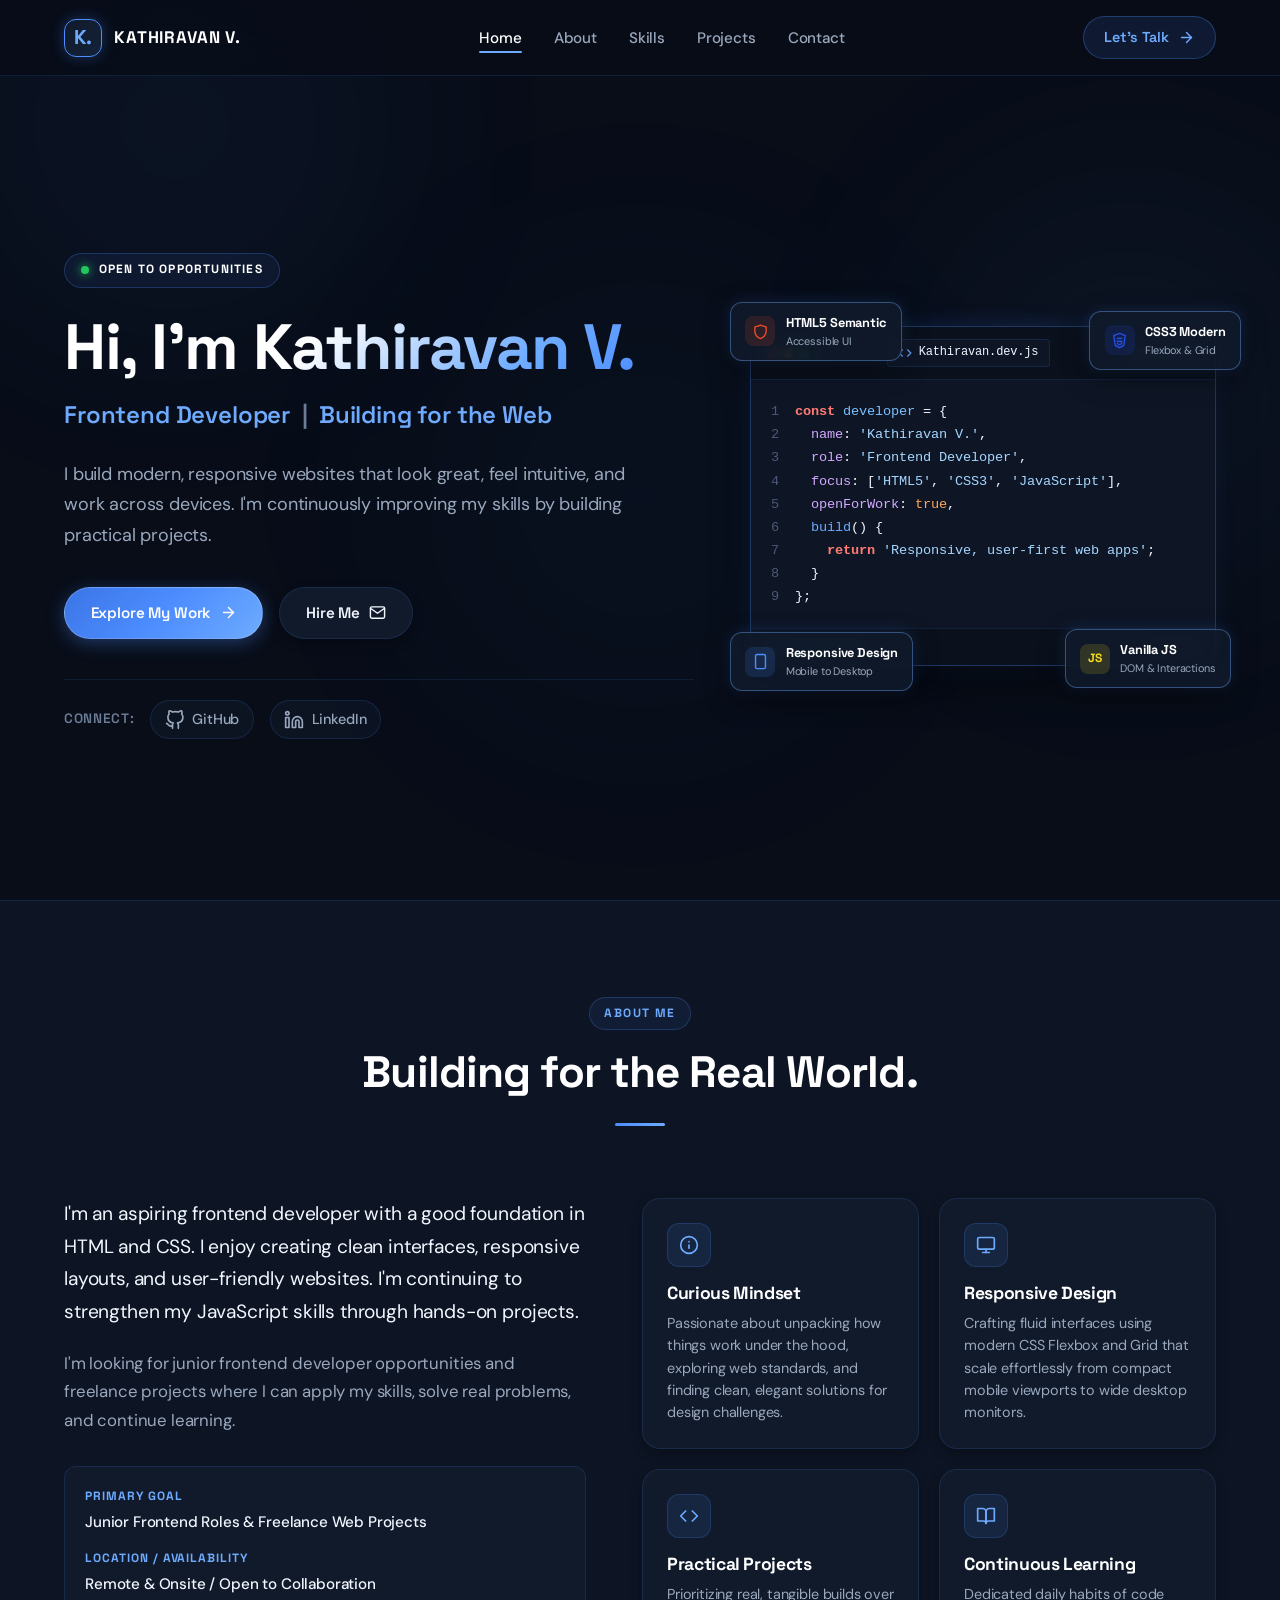
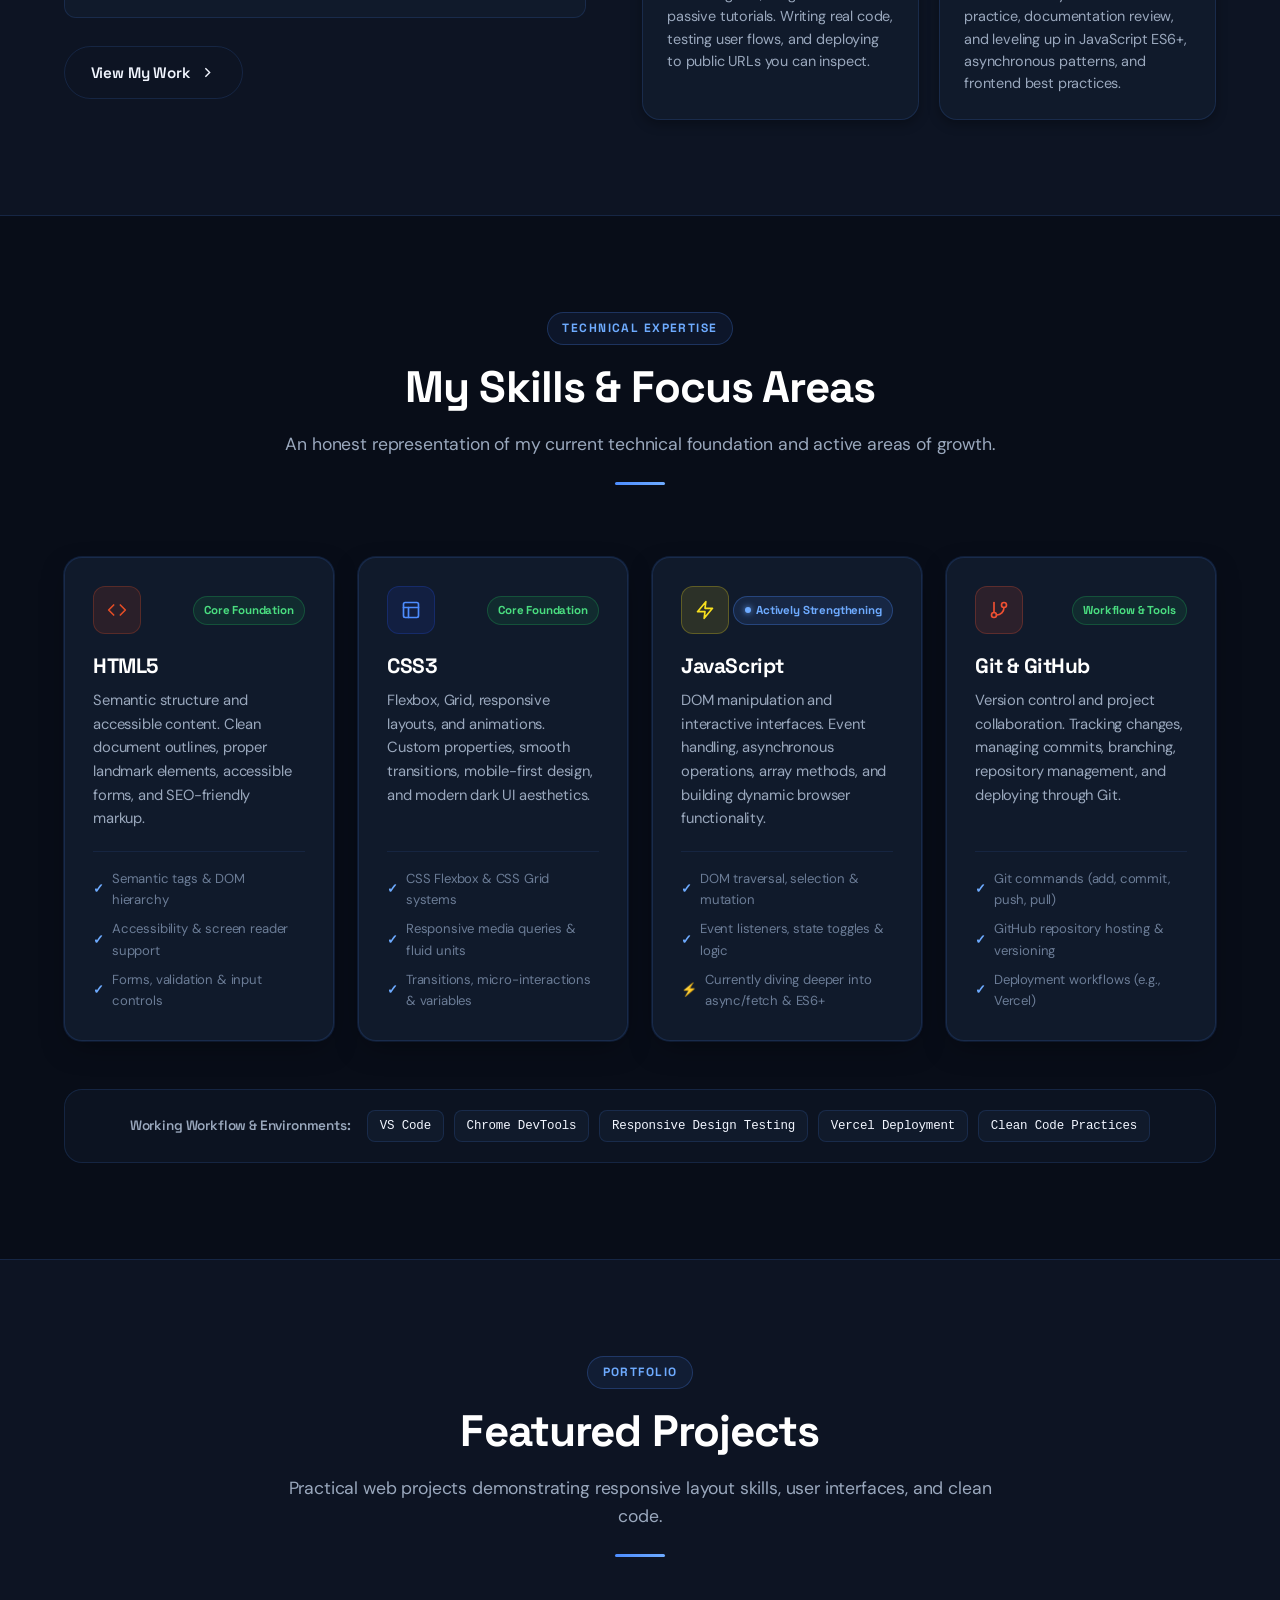
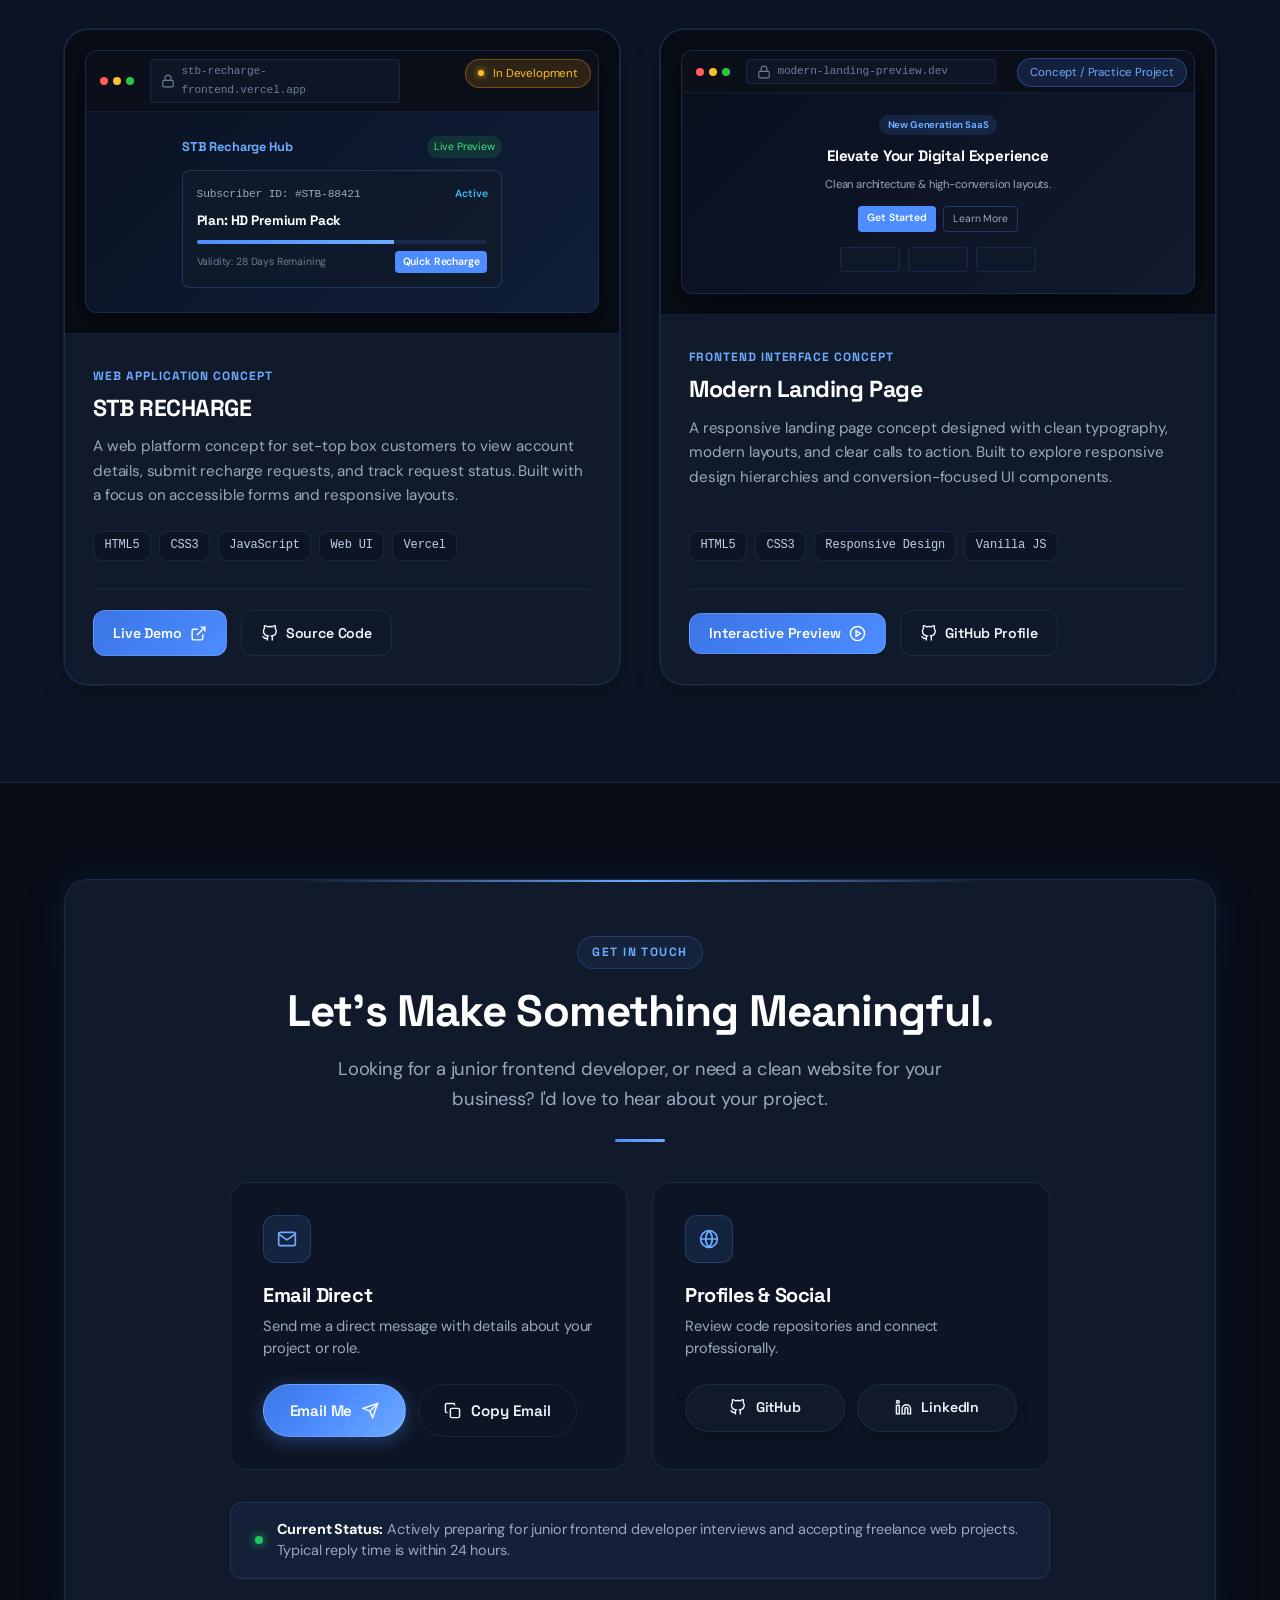
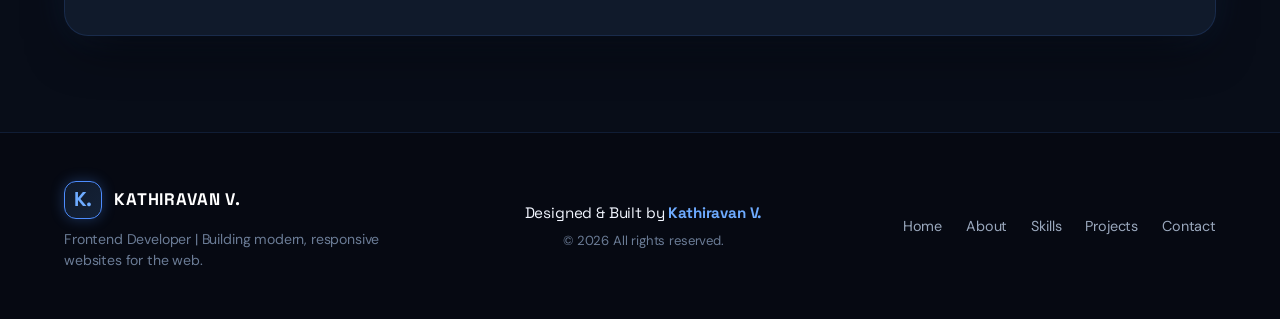
==== commit 729fe825: "Format HTML, CSS, and JS with standard Prettier rules" ====
--- a/MAINPAGE/index.html
+++ b/MAINPAGE/index.html
@@ -1,201 +1,330 @@
-<!DOCTYPE html>
+<!doctype html>
 <html lang="en">
-<head>
-  <meta charset="UTF-8">
-  <meta name="viewport" content="width=device-width, initial-scale=1.0">
-  <meta http-equiv="X-UA-Compatible" content="ie=edge">
-  
-  <!-- SEO & Social Meta Tags -->
-  <title>Kathiravan V. | Frontend Developer Portfolio</title>
-  <meta name="description" content="Personal portfolio of Kathiravan V., an aspiring Frontend Developer specializing in clean, responsive HTML, CSS, and modern JavaScript web experiences. Open to junior roles and freelance projects.">
-  <meta name="keywords" content="Kathiravan V, Frontend Developer, Web Developer, Portfolio, HTML5, CSS3, JavaScript, Responsive Web Design">
-  <meta name="author" content="Kathiravan V.">
-  
-  <!-- Open Graph / Meta -->
-  <meta property="og:type" content="website">
-  <meta property="og:title" content="Kathiravan V. | Frontend Developer">
-  <meta property="og:description" content="Explore projects and frontend work by Kathiravan V. Clean code, modern UI, and responsive web design.">
-  <meta property="og:url" content="https://kathiravan-portfolio.vercel.app">
-  
-  <!-- Favicon (SVG data URI for instant crisp display without external assets) -->
-  <link rel="icon" type="image/svg+xml" href="data:image/svg+xml,<svg xmlns='http://www.w3.org/2000/svg' viewBox='0 0 100 100'><rect width='100' height='100' rx='24' fill='%23080D18'/><rect x='4' y='4' width='92' height='92' rx='20' fill='%23101A2B' stroke='%234D8DFF' stroke-width='4'/><text x='50%' y='68%' font-family='sans-serif' font-weight='900' font-size='56' fill='%234D8DFF' text-anchor='middle'>K.</text></svg>">
-
-  <!-- Google Fonts: Space Grotesk (Headings) & DM Sans (Body) -->
-  <link rel="preconnect" href="https://fonts.googleapis.com">
-  <link rel="preconnect" href="https://fonts.gstatic.com" crossorigin>
-  <link href="https://fonts.googleapis.com/css2?family=DM+Sans:ital,opsz,wght@0,9..40,300..800;1,9..40,300..800&family=Space+Grotesk:wght@400;500;600;700&display=swap" rel="stylesheet">
-
-  <!-- Main Stylesheet -->
-  <link rel="stylesheet" href="style.css">
-</head>
-<body>
-
-  <!-- Ambient Background Glow Elements -->
-  <div class="ambient-glow glow-top-left" aria-hidden="true"></div>
-  <div class="ambient-glow glow-top-right" aria-hidden="true"></div>
-  <div class="ambient-glow glow-center" aria-hidden="true"></div>
-
-  <!-- ========================================================================= -->
-  <!-- A. NAVIGATION BAR -->
-  <!-- ========================================================================= -->
-  <header class="site-header" id="header">
-    <nav class="nav-container" aria-label="Main Navigation">
-      <!-- Personal Logo & Brand Name -->
-      <a href="#hero" class="brand-logo" aria-label="Kathiravan V. Home">
-        <span class="logo-symbol">K.</span>
-        <span class="brand-text">KATHIRAVAN V.</span>
-      </a>
-
-      <!-- Desktop Navigation Menu -->
-      <ul class="nav-menu" id="navMenu">
-        <li><a href="#hero" class="nav-link active">Home</a></li>
-        <li><a href="#about" class="nav-link">About</a></li>
-        <li><a href="#skills" class="nav-link">Skills</a></li>
-        <li><a href="#projects" class="nav-link">Projects</a></li>
-        <li><a href="#contact" class="nav-link">Contact</a></li>
-      </ul>
-
-      <!-- Navigation Actions -->
-      <div class="nav-actions">
-        <a href="#contact" class="btn btn-nav-cta">
-          <span>Let's Talk</span>
-          <svg class="icon icon-sm" viewBox="0 0 24 24" fill="none" stroke="currentColor" stroke-width="2" stroke-linecap="round" stroke-linejoin="round" aria-hidden="true">
-            <line x1="5" y1="12" x2="19" y2="12"></line>
-            <polyline points="12 5 19 12 12 19"></polyline>
-          </svg>
+  <head>
+    <meta charset="UTF-8" />
+    <meta name="viewport" content="width=device-width, initial-scale=1.0" />
+    <meta http-equiv="X-UA-Compatible" content="ie=edge" />
+
+    <!-- SEO & Social Meta Tags -->
+    <title>Kathiravan V. | Frontend Developer Portfolio</title>
+    <meta
+      name="description"
+      content="Personal portfolio of Kathiravan V., an aspiring Frontend Developer specializing in clean, responsive HTML, CSS, and modern JavaScript web experiences. Open to junior roles and freelance projects."
+    />
+    <meta
+      name="keywords"
+      content="Kathiravan V, Frontend Developer, Web Developer, Portfolio, HTML5, CSS3, JavaScript, Responsive Web Design"
+    />
+    <meta name="author" content="Kathiravan V." />
+
+    <!-- Open Graph / Meta -->
+    <meta property="og:type" content="website" />
+    <meta property="og:title" content="Kathiravan V. | Frontend Developer" />
+    <meta
+      property="og:description"
+      content="Explore projects and frontend work by Kathiravan V. Clean code, modern UI, and responsive web design."
+    />
+    <meta property="og:url" content="https://kathiravan-portfolio.vercel.app" />
+
+    <!-- Favicon (SVG data URI for instant crisp display without external assets) -->
+    <link
+      rel="icon"
+      type="image/svg+xml"
+      href="data:image/svg+xml,<svg xmlns='http://www.w3.org/2000/svg' viewBox='0 0 100 100'><rect width='100' height='100' rx='24' fill='%23080D18'/><rect x='4' y='4' width='92' height='92' rx='20' fill='%23101A2B' stroke='%234D8DFF' stroke-width='4'/><text x='50%' y='68%' font-family='sans-serif' font-weight='900' font-size='56' fill='%234D8DFF' text-anchor='middle'>K.</text></svg>"
+    />
+
+    <!-- Google Fonts: Space Grotesk (Headings) & DM Sans (Body) -->
+    <link rel="preconnect" href="https://fonts.googleapis.com" />
+    <link rel="preconnect" href="https://fonts.gstatic.com" crossorigin />
+    <link
+      href="https://fonts.googleapis.com/css2?family=DM+Sans:ital,opsz,wght@0,9..40,300..800;1,9..40,300..800&family=Space+Grotesk:wght@400;500;600;700&display=swap"
+      rel="stylesheet"
+    />
+
+    <!-- Main Stylesheet -->
+    <link rel="stylesheet" href="style.css" />
+  </head>
+  <body>
+    <!-- Ambient Background Glow Elements -->
+    <div class="ambient-glow glow-top-left" aria-hidden="true"></div>
+    <div class="ambient-glow glow-top-right" aria-hidden="true"></div>
+    <div class="ambient-glow glow-center" aria-hidden="true"></div>
+
+    <!-- ========================================================================= -->
+    <!-- A. NAVIGATION BAR -->
+    <!-- ========================================================================= -->
+    <header class="site-header" id="header">
+      <nav class="nav-container" aria-label="Main Navigation">
+        <!-- Personal Logo & Brand Name -->
+        <a href="#hero" class="brand-logo" aria-label="Kathiravan V. Home">
+          <span class="logo-symbol">K.</span>
+          <span class="brand-text">KATHIRAVAN V.</span>
         </a>
 
-        <!-- Mobile Menu Toggle Button -->
-        <button type="button" class="mobile-toggle" id="mobileToggle" aria-label="Toggle navigation menu" aria-expanded="false" aria-controls="mobileDrawer">
-          <span class="hamburger-bar"></span>
-          <span class="hamburger-bar"></span>
-          <span class="hamburger-bar"></span>
-        </button>
-      </div>
-    </nav>
-  </header>
-
-  <!-- Mobile Navigation Drawer Overlay -->
-  <div class="mobile-drawer" id="mobileDrawer" aria-hidden="true">
-    <div class="drawer-content">
-      <ul class="mobile-nav-list">
-        <li><a href="#hero" class="mobile-nav-link">Home</a></li>
-        <li><a href="#about" class="mobile-nav-link">About</a></li>
-        <li><a href="#skills" class="mobile-nav-link">Skills</a></li>
-        <li><a href="#projects" class="mobile-nav-link">Projects</a></li>
-        <li><a href="#contact" class="mobile-nav-link">Contact</a></li>
-      </ul>
-      <div class="mobile-drawer-footer">
-        <a href="#contact" class="btn btn-primary btn-block mobile-cta">Let's Talk</a>
-        <div class="mobile-socials">
-          <a href="https://github.com/Kathiravan-4344" target="_blank" rel="noopener noreferrer" aria-label="GitHub Profile">
-            <svg class="icon" viewBox="0 0 24 24" fill="none" stroke="currentColor" stroke-width="2" stroke-linecap="round" stroke-linejoin="round"><path d="M9 19c-5 1.5-5-2.5-7-3m14 6v-3.87a3.37 3.37 0 0 0-.94-2.61c3.14-.35 6.44-1.54 6.44-7A5.44 5.44 0 0 0 20 4.77 5.07 5.07 0 0 0 19.91 1S18.73.65 16 2.48a13.38 13.38 0 0 0-7 0C6.27.65 5.09 1 5.09 1A5.07 5.07 0 0 0 5 4.77a5.44 5.44 0 0 0-1.5 3.78c0 5.42 3.3 6.61 6.44 7A3.37 3.37 0 0 0 9 18.13V22"></path></svg>
+        <!-- Desktop Navigation Menu -->
+        <ul class="nav-menu" id="navMenu">
+          <li><a href="#hero" class="nav-link active">Home</a></li>
+          <li><a href="#about" class="nav-link">About</a></li>
+          <li><a href="#skills" class="nav-link">Skills</a></li>
+          <li><a href="#projects" class="nav-link">Projects</a></li>
+          <li><a href="#contact" class="nav-link">Contact</a></li>
+        </ul>
+
+        <!-- Navigation Actions -->
+        <div class="nav-actions">
+          <a href="#contact" class="btn btn-nav-cta">
+            <span>Let's Talk</span>
+            <svg
+              class="icon icon-sm"
+              viewBox="0 0 24 24"
+              fill="none"
+              stroke="currentColor"
+              stroke-width="2"
+              stroke-linecap="round"
+              stroke-linejoin="round"
+              aria-hidden="true"
+            >
+              <line x1="5" y1="12" x2="19" y2="12"></line>
+              <polyline points="12 5 19 12 12 19"></polyline>
+            </svg>
           </a>
-          <!-- USER NOTE: Replace with your actual LinkedIn profile URL -->
-          <a href="https://www.linkedin.com/in/kathiravan-v" target="_blank" rel="noopener noreferrer" aria-label="LinkedIn Profile">
-            <svg class="icon" viewBox="0 0 24 24" fill="none" stroke="currentColor" stroke-width="2" stroke-linecap="round" stroke-linejoin="round"><path d="M16 8a6 6 0 0 1 6 6v7h-4v-7a2 2 0 0 0-2-2 2 2 0 0 0-2 2v7h-4v-7a6 6 0 0 1 6-6z"></path><rect x="2" y="9" width="4" height="12"></rect><circle cx="4" cy="4" r="2"></circle></svg>
-          </a>
+
+          <!-- Mobile Menu Toggle Button -->
+          <button
+            type="button"
+            class="mobile-toggle"
+            id="mobileToggle"
+            aria-label="Toggle navigation menu"
+            aria-expanded="false"
+            aria-controls="mobileDrawer"
+          >
+            <span class="hamburger-bar"></span>
+            <span class="hamburger-bar"></span>
+            <span class="hamburger-bar"></span>
+          </button>
+        </div>
+      </nav>
+    </header>
+
+    <!-- Mobile Navigation Drawer Overlay -->
+    <div class="mobile-drawer" id="mobileDrawer" aria-hidden="true">
+      <div class="drawer-content">
+        <ul class="mobile-nav-list">
+          <li><a href="#hero" class="mobile-nav-link">Home</a></li>
+          <li><a href="#about" class="mobile-nav-link">About</a></li>
+          <li><a href="#skills" class="mobile-nav-link">Skills</a></li>
+          <li><a href="#projects" class="mobile-nav-link">Projects</a></li>
+          <li><a href="#contact" class="mobile-nav-link">Contact</a></li>
+        </ul>
+        <div class="mobile-drawer-footer">
+          <a href="#contact" class="btn btn-primary btn-block mobile-cta"
+            >Let's Talk</a
+          >
+          <div class="mobile-socials">
+            <a
+              href="https://github.com/Kathiravan-4344"
+              target="_blank"
+              rel="noopener noreferrer"
+              aria-label="GitHub Profile"
+            >
+              <svg
+                class="icon"
+                viewBox="0 0 24 24"
+                fill="none"
+                stroke="currentColor"
+                stroke-width="2"
+                stroke-linecap="round"
+                stroke-linejoin="round"
+              >
+                <path
+                  d="M9 19c-5 1.5-5-2.5-7-3m14 6v-3.87a3.37 3.37 0 0 0-.94-2.61c3.14-.35 6.44-1.54 6.44-7A5.44 5.44 0 0 0 20 4.77 5.07 5.07 0 0 0 19.91 1S18.73.65 16 2.48a13.38 13.38 0 0 0-7 0C6.27.65 5.09 1 5.09 1A5.07 5.07 0 0 0 5 4.77a5.44 5.44 0 0 0-1.5 3.78c0 5.42 3.3 6.61 6.44 7A3.37 3.37 0 0 0 9 18.13V22"
+                ></path>
+              </svg>
+            </a>
+            <!-- USER NOTE: Replace with your actual LinkedIn profile URL -->
+            <a
+              href="https://www.linkedin.com/in/kathiravan-v"
+              target="_blank"
+              rel="noopener noreferrer"
+              aria-label="LinkedIn Profile"
+            >
+              <svg
+                class="icon"
+                viewBox="0 0 24 24"
+                fill="none"
+                stroke="currentColor"
+                stroke-width="2"
+                stroke-linecap="round"
+                stroke-linejoin="round"
+              >
+                <path
+                  d="M16 8a6 6 0 0 1 6 6v7h-4v-7a2 2 0 0 0-2-2 2 2 0 0 0-2 2v7h-4v-7a6 6 0 0 1 6-6z"
+                ></path>
+                <rect x="2" y="9" width="4" height="12"></rect>
+                <circle cx="4" cy="4" r="2"></circle>
+              </svg>
+            </a>
+          </div>
         </div>
       </div>
     </div>
-  </div>
-  <div class="drawer-backdrop" id="drawerBackdrop" aria-hidden="true"></div>
-
-  <!-- Main Content Landmark -->
-  <main id="main-content">
-
-    <!-- ======================================================================= -->
-    <!-- B. HERO SECTION -->
-    <!-- ======================================================================= -->
-    <section class="hero-section section-padding" id="hero">
-      <div class="container hero-grid">
-        
-        <!-- Left Column: Hero Introduction & Actions -->
-        <div class="hero-content reveal">
-          <!-- Availability Badge -->
-          <div class="status-badge">
-            <span class="status-dot"></span>
-            <span class="status-text">OPEN TO OPPORTUNITIES</span>
+    <div class="drawer-backdrop" id="drawerBackdrop" aria-hidden="true"></div>
+
+    <!-- Main Content Landmark -->
+    <main id="main-content">
+      <!-- ======================================================================= -->
+      <!-- B. HERO SECTION -->
+      <!-- ======================================================================= -->
+      <section class="hero-section section-padding" id="hero">
+        <div class="container hero-grid">
+          <!-- Left Column: Hero Introduction & Actions -->
+          <div class="hero-content reveal">
+            <!-- Availability Badge -->
+            <div class="status-badge">
+              <span class="status-dot"></span>
+              <span class="status-text">OPEN TO OPPORTUNITIES</span>
+            </div>
+
+            <!-- Main Heading -->
+            <h1 class="hero-heading">
+              Hi, I'm <span class="gradient-text">Kathiravan V.</span>
+            </h1>
+
+            <!-- Professional Title -->
+            <p class="hero-title">
+              Frontend Developer <span class="title-divider">|</span> Building
+              for the Web
+            </p>
+
+            <!-- Introduction Text -->
+            <p class="hero-intro">
+              I build modern, responsive websites that look great, feel
+              intuitive, and work across devices. I'm continuously improving my
+              skills by building practical projects.
+            </p>
+
+            <!-- Action Buttons -->
+            <div class="hero-cta-group">
+              <a href="#projects" class="btn btn-primary">
+                <span>Explore My Work</span>
+                <svg
+                  class="icon icon-sm"
+                  viewBox="0 0 24 24"
+                  fill="none"
+                  stroke="currentColor"
+                  stroke-width="2"
+                  stroke-linecap="round"
+                  stroke-linejoin="round"
+                >
+                  <line x1="5" y1="12" x2="19" y2="12"></line>
+                  <polyline points="12 5 19 12 12 19"></polyline>
+                </svg>
+              </a>
+              <a href="#contact" class="btn btn-secondary">
+                <span>Hire Me</span>
+                <svg
+                  class="icon icon-sm"
+                  viewBox="0 0 24 24"
+                  fill="none"
+                  stroke="currentColor"
+                  stroke-width="2"
+                  stroke-linecap="round"
+                  stroke-linejoin="round"
+                >
+                  <path
+                    d="M4 4h16c1.1 0 2 .9 2 2v12c0 1.1-.9 2-2 2H4c-1.1 0-2-.9-2-2V6c0-1.1.9-2 2-2z"
+                  ></path>
+                  <polyline points="22,6 12,13 2,6"></polyline>
+                </svg>
+              </a>
+            </div>
+
+            <!-- Social Links -->
+            <div class="hero-socials">
+              <span class="social-label">Connect:</span>
+              <a
+                href="https://github.com/Kathiravan-4344"
+                class="social-link"
+                target="_blank"
+                rel="noopener noreferrer"
+                aria-label="Kathiravan GitHub profile"
+              >
+                <svg
+                  class="icon"
+                  viewBox="0 0 24 24"
+                  fill="none"
+                  stroke="currentColor"
+                  stroke-width="2"
+                  stroke-linecap="round"
+                  stroke-linejoin="round"
+                >
+                  <path
+                    d="M9 19c-5 1.5-5-2.5-7-3m14 6v-3.87a3.37 3.37 0 0 0-.94-2.61c3.14-.35 6.44-1.54 6.44-7A5.44 5.44 0 0 0 20 4.77 5.07 5.07 0 0 0 19.91 1S18.73.65 16 2.48a13.38 13.38 0 0 0-7 0C6.27.65 5.09 1 5.09 1A5.07 5.07 0 0 0 5 4.77a5.44 5.44 0 0 0-1.5 3.78c0 5.42 3.3 6.61 6.44 7A3.37 3.37 0 0 0 9 18.13V22"
+                  ></path>
+                </svg>
+                <span>GitHub</span>
+              </a>
+              <!-- USER NOTE: Replace with your actual LinkedIn profile URL -->
+              <a
+                href="https://www.linkedin.com/in/kathiravan-v"
+                class="social-link"
+                target="_blank"
+                rel="noopener noreferrer"
+                aria-label="Kathiravan LinkedIn profile"
+              >
+                <svg
+                  class="icon"
+                  viewBox="0 0 24 24"
+                  fill="none"
+                  stroke="currentColor"
+                  stroke-width="2"
+                  stroke-linecap="round"
+                  stroke-linejoin="round"
+                >
+                  <path
+                    d="M16 8a6 6 0 0 1 6 6v7h-4v-7a2 2 0 0 0-2-2 2 2 0 0 0-2 2v7h-4v-7a6 6 0 0 1 6-6z"
+                  ></path>
+                  <rect x="2" y="9" width="4" height="12"></rect>
+                  <circle cx="4" cy="4" r="2"></circle>
+                </svg>
+                <span>LinkedIn</span>
+              </a>
+            </div>
           </div>
 
-          <!-- Main Heading -->
-          <h1 class="hero-heading">
-            Hi, I'm <span class="gradient-text">Kathiravan V.</span>
-          </h1>
-
-          <!-- Professional Title -->
-          <p class="hero-title">
-            Frontend Developer <span class="title-divider">|</span> Building for the Web
-          </p>
-
-          <!-- Introduction Text -->
-          <p class="hero-intro">
-            I build modern, responsive websites that look great, feel intuitive, and work across devices. I'm continuously improving my skills by building practical projects.
-          </p>
-
-          <!-- Action Buttons -->
-          <div class="hero-cta-group">
-            <a href="#projects" class="btn btn-primary">
-              <span>Explore My Work</span>
-              <svg class="icon icon-sm" viewBox="0 0 24 24" fill="none" stroke="currentColor" stroke-width="2" stroke-linecap="round" stroke-linejoin="round">
-                <line x1="5" y1="12" x2="19" y2="12"></line>
-                <polyline points="12 5 19 12 12 19"></polyline>
-              </svg>
-            </a>
-            <a href="#contact" class="btn btn-secondary">
-              <span>Hire Me</span>
-              <svg class="icon icon-sm" viewBox="0 0 24 24" fill="none" stroke="currentColor" stroke-width="2" stroke-linecap="round" stroke-linejoin="round">
-                <path d="M4 4h16c1.1 0 2 .9 2 2v12c0 1.1-.9 2-2 2H4c-1.1 0-2-.9-2-2V6c0-1.1.9-2 2-2z"></path>
-                <polyline points="22,6 12,13 2,6"></polyline>
-              </svg>
-            </a>
-          </div>
-
-          <!-- Social Links -->
-          <div class="hero-socials">
-            <span class="social-label">Connect:</span>
-            <a href="https://github.com/Kathiravan-4344" class="social-link" target="_blank" rel="noopener noreferrer" aria-label="Kathiravan GitHub profile">
-              <svg class="icon" viewBox="0 0 24 24" fill="none" stroke="currentColor" stroke-width="2" stroke-linecap="round" stroke-linejoin="round">
-                <path d="M9 19c-5 1.5-5-2.5-7-3m14 6v-3.87a3.37 3.37 0 0 0-.94-2.61c3.14-.35 6.44-1.54 6.44-7A5.44 5.44 0 0 0 20 4.77 5.07 5.07 0 0 0 19.91 1S18.73.65 16 2.48a13.38 13.38 0 0 0-7 0C6.27.65 5.09 1 5.09 1A5.07 5.07 0 0 0 5 4.77a5.44 5.44 0 0 0-1.5 3.78c0 5.42 3.3 6.61 6.44 7A3.37 3.37 0 0 0 9 18.13V22"></path>
-              </svg>
-              <span>GitHub</span>
-            </a>
-            <!-- USER NOTE: Replace with your actual LinkedIn profile URL -->
-            <a href="https://www.linkedin.com/in/kathiravan-v" class="social-link" target="_blank" rel="noopener noreferrer" aria-label="Kathiravan LinkedIn profile">
-              <svg class="icon" viewBox="0 0 24 24" fill="none" stroke="currentColor" stroke-width="2" stroke-linecap="round" stroke-linejoin="round">
-                <path d="M16 8a6 6 0 0 1 6 6v7h-4v-7a2 2 0 0 0-2-2 2 2 0 0 0-2 2v7h-4v-7a6 6 0 0 1 6-6z"></path>
-                <rect x="2" y="9" width="4" height="12"></rect>
-                <circle cx="4" cy="4" r="2"></circle>
-              </svg>
-              <span>LinkedIn</span>
-            </a>
-          </div>
-        </div>
-
-        <!-- Right Column: Developer-Themed Visual with Code Editor & Floating Badges -->
-        <div class="hero-visual reveal" aria-hidden="true">
-          <div class="visual-wrapper">
-            <!-- Decorative Orbit Ring -->
-            <div class="orbit-glow"></div>
-            
-            <!-- Code Editor Card -->
-            <div class="code-card">
-              <div class="card-header">
-                <div class="window-dots">
-                  <span class="dot dot-close"></span>
-                  <span class="dot dot-minimize"></span>
-                  <span class="dot dot-maximize"></span>
-                </div>
-                <div class="file-tab">
-                  <svg class="icon icon-xs" viewBox="0 0 24 24" fill="none" stroke="#6EABFF" stroke-width="2"><polyline points="16 18 22 12 16 6"></polyline><polyline points="8 6 2 12 8 18"></polyline></svg>
-                  <span>Kathiravan.dev.js</span>
-                </div>
-                <div class="header-status">Frontend Dev</div>
-              </div>
-
-              <!-- Syntax-Highlighted Code Body -->
-              <div class="code-body">
-                <pre><code><span class="c-dim">1</span> <span class="c-keyword">const</span> <span class="c-variable">developer</span> = {
+          <!-- Right Column: Developer-Themed Visual with Code Editor & Floating Badges -->
+          <div class="hero-visual reveal" aria-hidden="true">
+            <div class="visual-wrapper">
+              <!-- Decorative Orbit Ring -->
+              <div class="orbit-glow"></div>
+
+              <!-- Code Editor Card -->
+              <div class="code-card">
+                <div class="card-header">
+                  <div class="window-dots">
+                    <span class="dot dot-close"></span>
+                    <span class="dot dot-minimize"></span>
+                    <span class="dot dot-maximize"></span>
+                  </div>
+                  <div class="file-tab">
+                    <svg
+                      class="icon icon-xs"
+                      viewBox="0 0 24 24"
+                      fill="none"
+                      stroke="#6EABFF"
+                      stroke-width="2"
+                    >
+                      <polyline points="16 18 22 12 16 6"></polyline>
+                      <polyline points="8 6 2 12 8 18"></polyline>
+                    </svg>
+                    <span>Kathiravan.dev.js</span>
+                  </div>
+                  <div class="header-status">Frontend Dev</div>
+                </div>
+
+                <!-- Syntax-Highlighted Code Body -->
+                <div class="code-body">
+                  <pre><code><span class="c-dim">1</span> <span class="c-keyword">const</span> <span class="c-variable">developer</span> = {
 <span class="c-dim">2</span>   <span class="c-prop">name</span>: <span class="c-string">'Kathiravan V.'</span>,
 <span class="c-dim">3</span>   <span class="c-prop">role</span>: <span class="c-string">'Frontend Developer'</span>,
 <span class="c-dim">4</span>   <span class="c-prop">focus</span>: [<span class="c-string">'HTML5'</span>, <span class="c-string">'CSS3'</span>, <span class="c-string">'JavaScript'</span>],
@@ -204,678 +333,1109 @@
 <span class="c-dim">7</span>     <span class="c-keyword">return</span> <span class="c-string">'Responsive, user-first web apps'</span>;
 <span class="c-dim">8</span>   }
 <span class="c-dim">9</span> };</code></pre>
-              </div>
-
-              <!-- Terminal Status Bar -->
-              <div class="code-footer">
-                <span class="status-pill-small"><span class="pulse-mini"></span> Ready to build</span>
-                <span class="branch-label">
-                  <svg class="icon icon-xs" viewBox="0 0 24 24" fill="none" stroke="currentColor" stroke-width="2"><line x1="6" y1="3" x2="6" y2="15"></line><circle cx="18" cy="6" r="3"></circle><circle cx="6" cy="18" r="3"></circle><path d="M18 9a9 9 0 0 1-9 9"></path></svg>
-                  main
+                </div>
+
+                <!-- Terminal Status Bar -->
+                <div class="code-footer">
+                  <span class="status-pill-small"
+                    ><span class="pulse-mini"></span> Ready to build</span
+                  >
+                  <span class="branch-label">
+                    <svg
+                      class="icon icon-xs"
+                      viewBox="0 0 24 24"
+                      fill="none"
+                      stroke="currentColor"
+                      stroke-width="2"
+                    >
+                      <line x1="6" y1="3" x2="6" y2="15"></line>
+                      <circle cx="18" cy="6" r="3"></circle>
+                      <circle cx="6" cy="18" r="3"></circle>
+                      <path d="M18 9a9 9 0 0 1-9 9"></path>
+                    </svg>
+                    main
+                  </span>
+                </div>
+              </div>
+
+              <!-- Floating Tech Badges around Editor -->
+              <div class="floating-badge badge-top-left float-slow">
+                <span class="tech-icon-circle icon-html">
+                  <svg viewBox="0 0 24 24" fill="currentColor">
+                    <path
+                      d="M12 2L3 5v6c0 5.55 3.84 10.74 9 12 5.16-1.26 9-6.45 9-12V5l-9-3zm0 2.18l7 2.33v4.49c0 4.54-3.04 8.79-7 9.92-3.96-1.13-7-5.38-7-9.92V6.51l7-2.33z"
+                    />
+                  </svg>
                 </span>
+                <div class="badge-text">
+                  <span class="badge-title">HTML5 Semantic</span>
+                  <span class="badge-sub">Accessible UI</span>
+                </div>
+              </div>
+
+              <div class="floating-badge badge-top-right float-delay-1">
+                <span class="tech-icon-circle icon-css">
+                  <svg
+                    viewBox="0 0 24 24"
+                    fill="none"
+                    stroke="currentColor"
+                    stroke-width="2"
+                  >
+                    <path d="M12 2l8 3-2 14-6 3-6-3L4 5l8-3z"></path>
+                    <path d="M8 9h8"></path>
+                    <path d="M8 13h7l-.5 4-2.5 1-2.5-1-.2-2"></path>
+                  </svg>
+                </span>
+                <div class="badge-text">
+                  <span class="badge-title">CSS3 Modern</span>
+                  <span class="badge-sub">Flexbox & Grid</span>
+                </div>
+              </div>
+
+              <div class="floating-badge badge-bottom-right float-delay-2">
+                <span class="tech-icon-circle icon-js">
+                  <span class="js-text">JS</span>
+                </span>
+                <div class="badge-text">
+                  <span class="badge-title">Vanilla JS</span>
+                  <span class="badge-sub">DOM & Interactions</span>
+                </div>
+              </div>
+
+              <div class="floating-badge badge-bottom-left float-delay-3">
+                <span class="tech-icon-circle icon-resp">
+                  <svg
+                    viewBox="0 0 24 24"
+                    fill="none"
+                    stroke="currentColor"
+                    stroke-width="2"
+                  >
+                    <rect
+                      x="5"
+                      y="2"
+                      width="14"
+                      height="20"
+                      rx="2"
+                      ry="2"
+                    ></rect>
+                    <line x1="12" y1="18" x2="12.01" y2="18"></line>
+                  </svg>
+                </span>
+                <div class="badge-text">
+                  <span class="badge-title">Responsive Design</span>
+                  <span class="badge-sub">Mobile to Desktop</span>
+                </div>
               </div>
             </div>
-
-            <!-- Floating Tech Badges around Editor -->
-            <div class="floating-badge badge-top-left float-slow">
-              <span class="tech-icon-circle icon-html">
-                <svg viewBox="0 0 24 24" fill="currentColor"><path d="M12 2L3 5v6c0 5.55 3.84 10.74 9 12 5.16-1.26 9-6.45 9-12V5l-9-3zm0 2.18l7 2.33v4.49c0 4.54-3.04 8.79-7 9.92-3.96-1.13-7-5.38-7-9.92V6.51l7-2.33z"/></svg>
-              </span>
-              <div class="badge-text">
-                <span class="badge-title">HTML5 Semantic</span>
-                <span class="badge-sub">Accessible UI</span>
-              </div>
-            </div>
-
-            <div class="floating-badge badge-top-right float-delay-1">
-              <span class="tech-icon-circle icon-css">
-                <svg viewBox="0 0 24 24" fill="none" stroke="currentColor" stroke-width="2"><path d="M12 2l8 3-2 14-6 3-6-3L4 5l8-3z"></path><path d="M8 9h8"></path><path d="M8 13h7l-.5 4-2.5 1-2.5-1-.2-2"></path></svg>
-              </span>
-              <div class="badge-text">
-                <span class="badge-title">CSS3 Modern</span>
-                <span class="badge-sub">Flexbox & Grid</span>
-              </div>
-            </div>
-
-            <div class="floating-badge badge-bottom-right float-delay-2">
-              <span class="tech-icon-circle icon-js">
-                <span class="js-text">JS</span>
-              </span>
-              <div class="badge-text">
-                <span class="badge-title">Vanilla JS</span>
-                <span class="badge-sub">DOM & Interactions</span>
-              </div>
-            </div>
-
-            <div class="floating-badge badge-bottom-left float-delay-3">
-              <span class="tech-icon-circle icon-resp">
-                <svg viewBox="0 0 24 24" fill="none" stroke="currentColor" stroke-width="2"><rect x="5" y="2" width="14" height="20" rx="2" ry="2"></rect><line x1="12" y1="18" x2="12.01" y2="18"></line></svg>
-              </span>
-              <div class="badge-text">
-                <span class="badge-title">Responsive Design</span>
-                <span class="badge-sub">Mobile to Desktop</span>
-              </div>
-            </div>
-
           </div>
         </div>
-
-      </div>
-    </section>
-
-    <!-- ======================================================================= -->
-    <!-- C. ABOUT ME SECTION -->
-    <!-- ======================================================================= -->
-    <section class="section-padding bg-secondary" id="about">
-      <div class="container">
-        
-        <div class="section-header text-center reveal">
-          <span class="section-badge">ABOUT ME</span>
-          <h2 class="section-heading">Building for the Real World.</h2>
-          <div class="section-divider"></div>
-        </div>
-
-        <div class="about-grid">
-          <!-- Left: Narrative Text -->
-          <div class="about-narrative reveal">
-            <p class="narrative-lead">
-              I'm an aspiring frontend developer with a good foundation in HTML and CSS. I enjoy creating clean interfaces, responsive layouts, and user-friendly websites. I'm continuing to strengthen my JavaScript skills through hands-on projects.
-            </p>
-            <p class="narrative-body">
-              I'm looking for junior frontend developer opportunities and freelance projects where I can apply my skills, solve real problems, and continue learning.
-            </p>
-
-            <div class="about-meta-box">
-              <div class="meta-item">
-                <span class="meta-label">Primary Goal</span>
-                <span class="meta-value">Junior Frontend Roles & Freelance Web Projects</span>
-              </div>
-              <div class="meta-item">
-                <span class="meta-label">Location / Availability</span>
-                <span class="meta-value">Remote & Onsite / Open to Collaboration</span>
+      </section>
+
+      <!-- ======================================================================= -->
+      <!-- C. ABOUT ME SECTION -->
+      <!-- ======================================================================= -->
+      <section class="section-padding bg-secondary" id="about">
+        <div class="container">
+          <div class="section-header text-center reveal">
+            <span class="section-badge">ABOUT ME</span>
+            <h2 class="section-heading">Building for the Real World.</h2>
+            <div class="section-divider"></div>
+          </div>
+
+          <div class="about-grid">
+            <!-- Left: Narrative Text -->
+            <div class="about-narrative reveal">
+              <p class="narrative-lead">
+                I'm an aspiring frontend developer with a good foundation in
+                HTML and CSS. I enjoy creating clean interfaces, responsive
+                layouts, and user-friendly websites. I'm continuing to
+                strengthen my JavaScript skills through hands-on projects.
+              </p>
+              <p class="narrative-body">
+                I'm looking for junior frontend developer opportunities and
+                freelance projects where I can apply my skills, solve real
+                problems, and continue learning.
+              </p>
+
+              <div class="about-meta-box">
+                <div class="meta-item">
+                  <span class="meta-label">Primary Goal</span>
+                  <span class="meta-value"
+                    >Junior Frontend Roles & Freelance Web Projects</span
+                  >
+                </div>
+                <div class="meta-item">
+                  <span class="meta-label">Location / Availability</span>
+                  <span class="meta-value"
+                    >Remote & Onsite / Open to Collaboration</span
+                  >
+                </div>
+              </div>
+
+              <div class="about-cta">
+                <a href="#projects" class="btn btn-outline">
+                  <span>View My Work</span>
+                  <svg
+                    class="icon icon-sm"
+                    viewBox="0 0 24 24"
+                    fill="none"
+                    stroke="currentColor"
+                    stroke-width="2"
+                  >
+                    <polyline points="9 18 15 12 9 6"></polyline>
+                  </svg>
+                </a>
               </div>
             </div>
 
-            <div class="about-cta">
-              <a href="#projects" class="btn btn-outline">
-                <span>View My Work</span>
-                <svg class="icon icon-sm" viewBox="0 0 24 24" fill="none" stroke="currentColor" stroke-width="2"><polyline points="9 18 15 12 9 6"></polyline></svg>
-              </a>
+            <!-- Right: Four Compact Information Cards -->
+            <div class="about-cards-grid">
+              <!-- Card 1: Curious Mindset -->
+              <div class="info-card reveal">
+                <div class="info-card-icon">
+                  <svg
+                    class="icon"
+                    viewBox="0 0 24 24"
+                    fill="none"
+                    stroke="currentColor"
+                    stroke-width="2"
+                    stroke-linecap="round"
+                    stroke-linejoin="round"
+                  >
+                    <circle cx="12" cy="12" r="10"></circle>
+                    <line x1="12" y1="16" x2="12" y2="12"></line>
+                    <line x1="12" y1="8" x2="12.01" y2="8"></line>
+                  </svg>
+                </div>
+                <h3 class="info-card-title">Curious Mindset</h3>
+                <p class="info-card-desc">
+                  Passionate about unpacking how things work under the hood,
+                  exploring web standards, and finding clean, elegant solutions
+                  for design challenges.
+                </p>
+              </div>
+
+              <!-- Card 2: Responsive Design -->
+              <div class="info-card reveal">
+                <div class="info-card-icon">
+                  <svg
+                    class="icon"
+                    viewBox="0 0 24 24"
+                    fill="none"
+                    stroke="currentColor"
+                    stroke-width="2"
+                    stroke-linecap="round"
+                    stroke-linejoin="round"
+                  >
+                    <rect
+                      x="2"
+                      y="3"
+                      width="20"
+                      height="14"
+                      rx="2"
+                      ry="2"
+                    ></rect>
+                    <line x1="8" y1="21" x2="16" y2="21"></line>
+                    <line x1="12" y1="17" x2="12" y2="21"></line>
+                  </svg>
+                </div>
+                <h3 class="info-card-title">Responsive Design</h3>
+                <p class="info-card-desc">
+                  Crafting fluid interfaces using modern CSS Flexbox and Grid
+                  that scale effortlessly from compact mobile viewports to wide
+                  desktop monitors.
+                </p>
+              </div>
+
+              <!-- Card 3: Practical Projects -->
+              <div class="info-card reveal">
+                <div class="info-card-icon">
+                  <svg
+                    class="icon"
+                    viewBox="0 0 24 24"
+                    fill="none"
+                    stroke="currentColor"
+                    stroke-width="2"
+                    stroke-linecap="round"
+                    stroke-linejoin="round"
+                  >
+                    <polyline points="16 18 22 12 16 6"></polyline>
+                    <polyline points="8 6 2 12 8 18"></polyline>
+                  </svg>
+                </div>
+                <h3 class="info-card-title">Practical Projects</h3>
+                <p class="info-card-desc">
+                  Prioritizing real, tangible builds over passive tutorials.
+                  Writing real code, testing user flows, and deploying to public
+                  URLs you can inspect.
+                </p>
+              </div>
+
+              <!-- Card 4: Continuous Learning -->
+              <div class="info-card reveal">
+                <div class="info-card-icon">
+                  <svg
+                    class="icon"
+                    viewBox="0 0 24 24"
+                    fill="none"
+                    stroke="currentColor"
+                    stroke-width="2"
+                    stroke-linecap="round"
+                    stroke-linejoin="round"
+                  >
+                    <path d="M2 3h6a4 4 0 0 1 4 4v14a3 3 0 0 0-3-3H2z"></path>
+                    <path d="M22 3h-6a4 4 0 0 0-4 4v14a3 3 0 0 1 3-3h7z"></path>
+                  </svg>
+                </div>
+                <h3 class="info-card-title">Continuous Learning</h3>
+                <p class="info-card-desc">
+                  Dedicated daily habits of code practice, documentation review,
+                  and leveling up in JavaScript ES6+, asynchronous patterns, and
+                  frontend best practices.
+                </p>
+              </div>
             </div>
           </div>
-
-          <!-- Right: Four Compact Information Cards -->
-          <div class="about-cards-grid">
-            
-            <!-- Card 1: Curious Mindset -->
-            <div class="info-card reveal">
-              <div class="info-card-icon">
-                <svg class="icon" viewBox="0 0 24 24" fill="none" stroke="currentColor" stroke-width="2" stroke-linecap="round" stroke-linejoin="round">
-                  <circle cx="12" cy="12" r="10"></circle>
-                  <line x1="12" y1="16" x2="12" y2="12"></line>
-                  <line x1="12" y1="8" x2="12.01" y2="8"></line>
-                </svg>
-              </div>
-              <h3 class="info-card-title">Curious Mindset</h3>
-              <p class="info-card-desc">
-                Passionate about unpacking how things work under the hood, exploring web standards, and finding clean, elegant solutions for design challenges.
+        </div>
+      </section>
+
+      <!-- ======================================================================= -->
+      <!-- D. SKILLS SECTION -->
+      <!-- ======================================================================= -->
+      <section class="section-padding" id="skills">
+        <div class="container">
+          <div class="section-header text-center reveal">
+            <span class="section-badge">TECHNICAL EXPERTISE</span>
+            <h2 class="section-heading">My Skills & Focus Areas</h2>
+            <p class="section-subheading">
+              An honest representation of my current technical foundation and
+              active areas of growth.
+            </p>
+            <div class="section-divider"></div>
+          </div>
+
+          <div class="skills-grid">
+            <!-- Skill Card 1: HTML5 -->
+            <div class="skill-card reveal">
+              <div class="skill-card-top">
+                <div class="skill-icon-wrapper html-theme">
+                  <svg
+                    class="icon"
+                    viewBox="0 0 24 24"
+                    fill="none"
+                    stroke="currentColor"
+                    stroke-width="2"
+                    stroke-linecap="round"
+                    stroke-linejoin="round"
+                  >
+                    <polyline points="16 18 22 12 16 6"></polyline>
+                    <polyline points="8 6 2 12 8 18"></polyline>
+                  </svg>
+                </div>
+                <span class="skill-level-badge level-core"
+                  >Core Foundation</span
+                >
+              </div>
+
+              <h3 class="skill-name">HTML5</h3>
+              <p class="skill-description">
+                Semantic structure and accessible content. Clean document
+                outlines, proper landmark elements, accessible forms, and
+                SEO-friendly markup.
               </p>
+
+              <ul class="skill-highlights">
+                <li><span>✓</span> Semantic tags & DOM hierarchy</li>
+                <li><span>✓</span> Accessibility & screen reader support</li>
+                <li><span>✓</span> Forms, validation & input controls</li>
+              </ul>
             </div>
 
-            <!-- Card 2: Responsive Design -->
-            <div class="info-card reveal">
-              <div class="info-card-icon">
-                <svg class="icon" viewBox="0 0 24 24" fill="none" stroke="currentColor" stroke-width="2" stroke-linecap="round" stroke-linejoin="round">
-                  <rect x="2" y="3" width="20" height="14" rx="2" ry="2"></rect>
-                  <line x1="8" y1="21" x2="16" y2="21"></line>
-                  <line x1="12" y1="17" x2="12" y2="21"></line>
-                </svg>
-              </div>
-              <h3 class="info-card-title">Responsive Design</h3>
-              <p class="info-card-desc">
-                Crafting fluid interfaces using modern CSS Flexbox and Grid that scale effortlessly from compact mobile viewports to wide desktop monitors.
+            <!-- Skill Card 2: CSS3 -->
+            <div class="skill-card reveal">
+              <div class="skill-card-top">
+                <div class="skill-icon-wrapper css-theme">
+                  <svg
+                    class="icon"
+                    viewBox="0 0 24 24"
+                    fill="none"
+                    stroke="currentColor"
+                    stroke-width="2"
+                    stroke-linecap="round"
+                    stroke-linejoin="round"
+                  >
+                    <rect
+                      x="3"
+                      y="3"
+                      width="18"
+                      height="18"
+                      rx="2"
+                      ry="2"
+                    ></rect>
+                    <line x1="3" y1="9" x2="21" y2="9"></line>
+                    <line x1="9" y1="21" x2="9" y2="9"></line>
+                  </svg>
+                </div>
+                <span class="skill-level-badge level-core"
+                  >Core Foundation</span
+                >
+              </div>
+
+              <h3 class="skill-name">CSS3</h3>
+              <p class="skill-description">
+                Flexbox, Grid, responsive layouts, and animations. Custom
+                properties, smooth transitions, mobile-first design, and modern
+                dark UI aesthetics.
               </p>
+
+              <ul class="skill-highlights">
+                <li><span>✓</span> CSS Flexbox & CSS Grid systems</li>
+                <li><span>✓</span> Responsive media queries & fluid units</li>
+                <li>
+                  <span>✓</span> Transitions, micro-interactions & variables
+                </li>
+              </ul>
             </div>
 
-            <!-- Card 3: Practical Projects -->
-            <div class="info-card reveal">
-              <div class="info-card-icon">
-                <svg class="icon" viewBox="0 0 24 24" fill="none" stroke="currentColor" stroke-width="2" stroke-linecap="round" stroke-linejoin="round">
-                  <polyline points="16 18 22 12 16 6"></polyline>
-                  <polyline points="8 6 2 12 8 18"></polyline>
-                </svg>
-              </div>
-              <h3 class="info-card-title">Practical Projects</h3>
-              <p class="info-card-desc">
-                Prioritizing real, tangible builds over passive tutorials. Writing real code, testing user flows, and deploying to public URLs you can inspect.
+            <!-- Skill Card 3: JavaScript -->
+            <div class="skill-card reveal">
+              <div class="skill-card-top">
+                <div class="skill-icon-wrapper js-theme">
+                  <svg
+                    class="icon"
+                    viewBox="0 0 24 24"
+                    fill="none"
+                    stroke="currentColor"
+                    stroke-width="2"
+                    stroke-linecap="round"
+                    stroke-linejoin="round"
+                  >
+                    <polygon
+                      points="13 2 3 14 12 14 11 22 21 10 12 10 13 2"
+                    ></polygon>
+                  </svg>
+                </div>
+                <span class="skill-level-badge level-learning">
+                  <span class="pulse-dot-inline"></span> Actively Strengthening
+                </span>
+              </div>
+
+              <h3 class="skill-name">JavaScript</h3>
+              <p class="skill-description">
+                DOM manipulation and interactive interfaces. Event handling,
+                asynchronous operations, array methods, and building dynamic
+                browser functionality.
               </p>
+
+              <ul class="skill-highlights">
+                <li><span>✓</span> DOM traversal, selection & mutation</li>
+                <li><span>✓</span> Event listeners, state toggles & logic</li>
+                <li>
+                  <span>⚡</span> Currently diving deeper into async/fetch &
+                  ES6+
+                </li>
+              </ul>
             </div>
 
-            <!-- Card 4: Continuous Learning -->
-            <div class="info-card reveal">
-              <div class="info-card-icon">
-                <svg class="icon" viewBox="0 0 24 24" fill="none" stroke="currentColor" stroke-width="2" stroke-linecap="round" stroke-linejoin="round">
-                  <path d="M2 3h6a4 4 0 0 1 4 4v14a3 3 0 0 0-3-3H2z"></path>
-                  <path d="M22 3h-6a4 4 0 0 0-4 4v14a3 3 0 0 1 3-3h7z"></path>
-                </svg>
-              </div>
-              <h3 class="info-card-title">Continuous Learning</h3>
-              <p class="info-card-desc">
-                Dedicated daily habits of code practice, documentation review, and leveling up in JavaScript ES6+, asynchronous patterns, and frontend best practices.
+            <!-- Skill Card 4: Git & GitHub -->
+            <div class="skill-card reveal">
+              <div class="skill-card-top">
+                <div class="skill-icon-wrapper git-theme">
+                  <svg
+                    class="icon"
+                    viewBox="0 0 24 24"
+                    fill="none"
+                    stroke="currentColor"
+                    stroke-width="2"
+                    stroke-linecap="round"
+                    stroke-linejoin="round"
+                  >
+                    <line x1="6" y1="3" x2="6" y2="15"></line>
+                    <circle cx="18" cy="6" r="3"></circle>
+                    <circle cx="6" cy="18" r="3"></circle>
+                    <path d="M18 9a9 9 0 0 1-9 9"></path>
+                  </svg>
+                </div>
+                <span class="skill-level-badge level-core"
+                  >Workflow & Tools</span
+                >
+              </div>
+
+              <h3 class="skill-name">Git & GitHub</h3>
+              <p class="skill-description">
+                Version control and project collaboration. Tracking changes,
+                managing commits, branching, repository management, and
+                deploying through Git.
               </p>
+
+              <ul class="skill-highlights">
+                <li><span>✓</span> Git commands (add, commit, push, pull)</li>
+                <li><span>✓</span> GitHub repository hosting & versioning</li>
+                <li><span>✓</span> Deployment workflows (e.g., Vercel)</li>
+              </ul>
             </div>
-
+          </div>
+
+          <!-- Additional Supporting Tools Bar -->
+          <div class="tools-bar reveal">
+            <span class="tools-bar-label"
+              >Working Workflow & Environments:</span
+            >
+            <div class="tool-tags">
+              <span class="tool-tag">VS Code</span>
+              <span class="tool-tag">Chrome DevTools</span>
+              <span class="tool-tag">Responsive Design Testing</span>
+              <span class="tool-tag">Vercel Deployment</span>
+              <span class="tool-tag">Clean Code Practices</span>
+            </div>
           </div>
         </div>
-
-      </div>
-    </section>
-
-    <!-- ======================================================================= -->
-    <!-- D. SKILLS SECTION -->
-    <!-- ======================================================================= -->
-    <section class="section-padding" id="skills">
-      <div class="container">
-        
-        <div class="section-header text-center reveal">
-          <span class="section-badge">TECHNICAL EXPERTISE</span>
-          <h2 class="section-heading">My Skills & Focus Areas</h2>
-          <p class="section-subheading">
-            An honest representation of my current technical foundation and active areas of growth.
-          </p>
-          <div class="section-divider"></div>
-        </div>
-
-        <div class="skills-grid">
-          
-          <!-- Skill Card 1: HTML5 -->
-          <div class="skill-card reveal">
-            <div class="skill-card-top">
-              <div class="skill-icon-wrapper html-theme">
-                <svg class="icon" viewBox="0 0 24 24" fill="none" stroke="currentColor" stroke-width="2" stroke-linecap="round" stroke-linejoin="round">
-                  <polyline points="16 18 22 12 16 6"></polyline>
-                  <polyline points="8 6 2 12 8 18"></polyline>
-                </svg>
-              </div>
-              <span class="skill-level-badge level-core">Core Foundation</span>
-            </div>
-            
-            <h3 class="skill-name">HTML5</h3>
-            <p class="skill-description">
-              Semantic structure and accessible content. Clean document outlines, proper landmark elements, accessible forms, and SEO-friendly markup.
+      </section>
+
+      <!-- ======================================================================= -->
+      <!-- E. FEATURED PROJECTS -->
+      <!-- ======================================================================= -->
+      <section class="section-padding bg-secondary" id="projects">
+        <div class="container">
+          <div class="section-header text-center reveal">
+            <span class="section-badge">PORTFOLIO</span>
+            <h2 class="section-heading">Featured Projects</h2>
+            <p class="section-subheading">
+              Practical web projects demonstrating responsive layout skills,
+              user interfaces, and clean code.
             </p>
-
-            <ul class="skill-highlights">
-              <li><span>✓</span> Semantic tags & DOM hierarchy</li>
-              <li><span>✓</span> Accessibility & screen reader support</li>
-              <li><span>✓</span> Forms, validation & input controls</li>
-            </ul>
+            <div class="section-divider"></div>
           </div>
 
-          <!-- Skill Card 2: CSS3 -->
-          <div class="skill-card reveal">
-            <div class="skill-card-top">
-              <div class="skill-icon-wrapper css-theme">
-                <svg class="icon" viewBox="0 0 24 24" fill="none" stroke="currentColor" stroke-width="2" stroke-linecap="round" stroke-linejoin="round">
-                  <rect x="3" y="3" width="18" height="18" rx="2" ry="2"></rect>
-                  <line x1="3" y1="9" x2="21" y2="9"></line>
-                  <line x1="9" y1="21" x2="9" y2="9"></line>
-                </svg>
-              </div>
-              <span class="skill-level-badge level-core">Core Foundation</span>
-            </div>
-            
-            <h3 class="skill-name">CSS3</h3>
-            <p class="skill-description">
-              Flexbox, Grid, responsive layouts, and animations. Custom properties, smooth transitions, mobile-first design, and modern dark UI aesthetics.
-            </p>
-
-            <ul class="skill-highlights">
-              <li><span>✓</span> CSS Flexbox & CSS Grid systems</li>
-              <li><span>✓</span> Responsive media queries & fluid units</li>
-              <li><span>✓</span> Transitions, micro-interactions & variables</li>
-            </ul>
-          </div>
-
-          <!-- Skill Card 3: JavaScript -->
-          <div class="skill-card reveal">
-            <div class="skill-card-top">
-              <div class="skill-icon-wrapper js-theme">
-                <svg class="icon" viewBox="0 0 24 24" fill="none" stroke="currentColor" stroke-width="2" stroke-linecap="round" stroke-linejoin="round">
-                  <polygon points="13 2 3 14 12 14 11 22 21 10 12 10 13 2"></polygon>
-                </svg>
-              </div>
-              <span class="skill-level-badge level-learning">
-                <span class="pulse-dot-inline"></span> Actively Strengthening
-              </span>
-            </div>
-            
-            <h3 class="skill-name">JavaScript</h3>
-            <p class="skill-description">
-              DOM manipulation and interactive interfaces. Event handling, asynchronous operations, array methods, and building dynamic browser functionality.
-            </p>
-
-            <ul class="skill-highlights">
-              <li><span>✓</span> DOM traversal, selection & mutation</li>
-              <li><span>✓</span> Event listeners, state toggles & logic</li>
-              <li><span>⚡</span> Currently diving deeper into async/fetch & ES6+</li>
-            </ul>
-          </div>
-
-          <!-- Skill Card 4: Git & GitHub -->
-          <div class="skill-card reveal">
-            <div class="skill-card-top">
-              <div class="skill-icon-wrapper git-theme">
-                <svg class="icon" viewBox="0 0 24 24" fill="none" stroke="currentColor" stroke-width="2" stroke-linecap="round" stroke-linejoin="round">
-                  <line x1="6" y1="3" x2="6" y2="15"></line>
-                  <circle cx="18" cy="6" r="3"></circle>
-                  <circle cx="6" cy="18" r="3"></circle>
-                  <path d="M18 9a9 9 0 0 1-9 9"></path>
-                </svg>
-              </div>
-              <span class="skill-level-badge level-core">Workflow & Tools</span>
-            </div>
-            
-            <h3 class="skill-name">Git & GitHub</h3>
-            <p class="skill-description">
-              Version control and project collaboration. Tracking changes, managing commits, branching, repository management, and deploying through Git.
-            </p>
-
-            <ul class="skill-highlights">
-              <li><span>✓</span> Git commands (add, commit, push, pull)</li>
-              <li><span>✓</span> GitHub repository hosting & versioning</li>
-              <li><span>✓</span> Deployment workflows (e.g., Vercel)</li>
-            </ul>
-          </div>
-
-        </div>
-
-        <!-- Additional Supporting Tools Bar -->
-        <div class="tools-bar reveal">
-          <span class="tools-bar-label">Working Workflow & Environments:</span>
-          <div class="tool-tags">
-            <span class="tool-tag">VS Code</span>
-            <span class="tool-tag">Chrome DevTools</span>
-            <span class="tool-tag">Responsive Design Testing</span>
-            <span class="tool-tag">Vercel Deployment</span>
-            <span class="tool-tag">Clean Code Practices</span>
-          </div>
-        </div>
-
-      </div>
-    </section>
-
-    <!-- ======================================================================= -->
-    <!-- E. FEATURED PROJECTS -->
-    <!-- ======================================================================= -->
-    <section class="section-padding bg-secondary" id="projects">
-      <div class="container">
-        
-        <div class="section-header text-center reveal">
-          <span class="section-badge">PORTFOLIO</span>
-          <h2 class="section-heading">Featured Projects</h2>
-          <p class="section-subheading">
-            Practical web projects demonstrating responsive layout skills, user interfaces, and clean code.
-          </p>
-          <div class="section-divider"></div>
-        </div>
-
-        <div class="projects-grid">
-          
-          <!-- Project 1: STB RECHARGE -->
-          <article class="project-card reveal" aria-labelledby="proj1-title">
-            <div class="project-preview">
-              <!-- Interactive Mockup Browser Frame -->
-              <div class="browser-frame">
-                <div class="browser-header">
-                  <div class="browser-dots">
-                    <span></span><span></span><span></span>
+          <div class="projects-grid">
+            <!-- Project 1: STB RECHARGE -->
+            <article class="project-card reveal" aria-labelledby="proj1-title">
+              <div class="project-preview">
+                <!-- Interactive Mockup Browser Frame -->
+                <div class="browser-frame">
+                  <div class="browser-header">
+                    <div class="browser-dots">
+                      <span></span><span></span><span></span>
+                    </div>
+                    <div class="browser-url">
+                      <svg
+                        class="icon icon-xs"
+                        viewBox="0 0 24 24"
+                        fill="none"
+                        stroke="currentColor"
+                        stroke-width="2"
+                      >
+                        <rect
+                          x="3"
+                          y="11"
+                          width="18"
+                          height="11"
+                          rx="2"
+                          ry="2"
+                        ></rect>
+                        <path d="M7 11V7a5 5 0 0 1 10 0v4"></path>
+                      </svg>
+                      <span>stb-recharge-frontend.vercel.app</span>
+                    </div>
                   </div>
-                  <div class="browser-url">
-                    <svg class="icon icon-xs" viewBox="0 0 24 24" fill="none" stroke="currentColor" stroke-width="2"><rect x="3" y="11" width="18" height="11" rx="2" ry="2"></rect><path d="M7 11V7a5 5 0 0 1 10 0v4"></path></svg>
-                    <span>stb-recharge-frontend.vercel.app</span>
-                  </div>
-                </div>
-
-                <!-- Custom Styled CSS Preview of STB Recharge Portal -->
-                <div class="browser-viewport stb-theme-bg">
-                  <div class="mockup-content">
-                    <div class="mockup-nav">
-                      <span class="mock-brand">STB Recharge Hub</span>
-                      <span class="mock-status">Live Preview</span>
-                    </div>
-                    <div class="mockup-body">
-                      <div class="mock-card">
-                        <div class="mock-card-header">
-                          <span class="mock-label">Subscriber ID: #STB-88421</span>
-                          <span class="mock-badge">Active</span>
-                        </div>
-                        <div class="mock-balance">Plan: HD Premium Pack</div>
-                        <div class="mock-progress">
-                          <div class="mock-progress-bar"></div>
-                        </div>
-                        <div class="mock-footer">
-                          <span>Validity: 28 Days Remaining</span>
-                          <span class="mock-btn-mini">Quick Recharge</span>
+
+                  <!-- Custom Styled CSS Preview of STB Recharge Portal -->
+                  <div class="browser-viewport stb-theme-bg">
+                    <div class="mockup-content">
+                      <div class="mockup-nav">
+                        <span class="mock-brand">STB Recharge Hub</span>
+                        <span class="mock-status">Live Preview</span>
+                      </div>
+                      <div class="mockup-body">
+                        <div class="mock-card">
+                          <div class="mock-card-header">
+                            <span class="mock-label"
+                              >Subscriber ID: #STB-88421</span
+                            >
+                            <span class="mock-badge">Active</span>
+                          </div>
+                          <div class="mock-balance">Plan: HD Premium Pack</div>
+                          <div class="mock-progress">
+                            <div class="mock-progress-bar"></div>
+                          </div>
+                          <div class="mock-footer">
+                            <span>Validity: 28 Days Remaining</span>
+                            <span class="mock-btn-mini">Quick Recharge</span>
+                          </div>
                         </div>
                       </div>
                     </div>
                   </div>
                 </div>
-              </div>
-
-              <!-- Status Badge Overlay -->
-              <div class="project-status-overlay">
-                <span class="status-badge in-development">
-                  <span class="status-dot-pulse"></span> In Development
-                </span>
-              </div>
-            </div>
-
-            <!-- Project Details -->
-            <div class="project-content">
-              <div class="project-meta-top">
-                <span class="project-type">Web Application Concept</span>
-              </div>
-              <h3 class="project-title" id="proj1-title">STB RECHARGE</h3>
-              <p class="project-desc">
-                A web platform concept for set-top box customers to view account details, submit recharge requests, and track request status. Built with a focus on accessible forms and responsive layouts.
-              </p>
-
-              <!-- Tech Stack Tags -->
-              <div class="project-tech-list" aria-label="Technologies used">
-                <span class="tech-tag">HTML5</span>
-                <span class="tech-tag">CSS3</span>
-                <span class="tech-tag">JavaScript</span>
-                <span class="tech-tag">Web UI</span>
-                <span class="tech-tag">Vercel</span>
-              </div>
-
-              <!-- Links -->
-              <div class="project-links">
-                <a href="https://stb-recharge-frontend.vercel.app/" class="btn btn-project-primary" target="_blank" rel="noopener noreferrer">
-                  <span>Live Demo</span>
-                  <svg class="icon icon-sm" viewBox="0 0 24 24" fill="none" stroke="currentColor" stroke-width="2"><path d="M18 13v6a2 2 0 0 1-2 2H5a2 2 0 0 1-2-2V8a2 2 0 0 1 2-2h6"></path><polyline points="15 3 21 3 21 9"></polyline><line x1="10" y1="14" x2="21" y2="3"></line></svg>
-                </a>
-                <a href="https://github.com/Kathiravan-4344/stb-recharge-hub" class="btn btn-project-secondary" target="_blank" rel="noopener noreferrer">
-                  <svg class="icon icon-sm" viewBox="0 0 24 24" fill="none" stroke="currentColor" stroke-width="2"><path d="M9 19c-5 1.5-5-2.5-7-3m14 6v-3.87a3.37 3.37 0 0 0-.94-2.61c3.14-.35 6.44-1.54 6.44-7A5.44 5.44 0 0 0 20 4.77 5.07 5.07 0 0 0 19.91 1S18.73.65 16 2.48a13.38 13.38 0 0 0-7 0C6.27.65 5.09 1 5.09 1A5.07 5.07 0 0 0 5 4.77a5.44 5.44 0 0 0-1.5 3.78c0 5.42 3.3 6.61 6.44 7A3.37 3.37 0 0 0 9 18.13V22"></path></svg>
-                  <span>Source Code</span>
-                </a>
-              </div>
-            </div>
-          </article>
-
-          <!-- Project 2: Modern Landing Page -->
-          <article class="project-card reveal" aria-labelledby="proj2-title">
-            <div class="project-preview">
-              <!-- Interactive Mockup Browser Frame -->
-              <div class="browser-frame">
-                <div class="browser-header">
-                  <div class="browser-dots">
-                    <span></span><span></span><span></span>
-                  </div>
-                  <div class="browser-url">
-                    <svg class="icon icon-xs" viewBox="0 0 24 24" fill="none" stroke="currentColor" stroke-width="2"><rect x="3" y="11" width="18" height="11" rx="2" ry="2"></rect><path d="M7 11V7a5 5 0 0 1 10 0v4"></path></svg>
-                    <span>modern-landing-preview.dev</span>
-                  </div>
-                </div>
-
-                <!-- Custom Styled CSS Preview of Modern Landing Page -->
-                <div class="browser-viewport landing-theme-bg">
-                  <div class="landing-mock-content">
-                    <div class="mock-pill">New Generation SaaS</div>
-                    <div class="mock-hero-title">Elevate Your Digital Experience</div>
-                    <div class="mock-hero-desc">Clean architecture & high-conversion layouts.</div>
-                    <div class="mock-actions">
-                      <span class="mock-btn-accent">Get Started</span>
-                      <span class="mock-btn-ghost">Learn More</span>
+
+                <!-- Status Badge Overlay -->
+                <div class="project-status-overlay">
+                  <span class="status-badge in-development">
+                    <span class="status-dot-pulse"></span> In Development
+                  </span>
+                </div>
+              </div>
+
+              <!-- Project Details -->
+              <div class="project-content">
+                <div class="project-meta-top">
+                  <span class="project-type">Web Application Concept</span>
+                </div>
+                <h3 class="project-title" id="proj1-title">STB RECHARGE</h3>
+                <p class="project-desc">
+                  A web platform concept for set-top box customers to view
+                  account details, submit recharge requests, and track request
+                  status. Built with a focus on accessible forms and responsive
+                  layouts.
+                </p>
+
+                <!-- Tech Stack Tags -->
+                <div class="project-tech-list" aria-label="Technologies used">
+                  <span class="tech-tag">HTML5</span>
+                  <span class="tech-tag">CSS3</span>
+                  <span class="tech-tag">JavaScript</span>
+                  <span class="tech-tag">Web UI</span>
+                  <span class="tech-tag">Vercel</span>
+                </div>
+
+                <!-- Links -->
+                <div class="project-links">
+                  <a
+                    href="https://stb-recharge-frontend.vercel.app/"
+                    class="btn btn-project-primary"
+                    target="_blank"
+                    rel="noopener noreferrer"
+                  >
+                    <span>Live Demo</span>
+                    <svg
+                      class="icon icon-sm"
+                      viewBox="0 0 24 24"
+                      fill="none"
+                      stroke="currentColor"
+                      stroke-width="2"
+                    >
+                      <path
+                        d="M18 13v6a2 2 0 0 1-2 2H5a2 2 0 0 1-2-2V8a2 2 0 0 1 2-2h6"
+                      ></path>
+                      <polyline points="15 3 21 3 21 9"></polyline>
+                      <line x1="10" y1="14" x2="21" y2="3"></line>
+                    </svg>
+                  </a>
+                  <a
+                    href="https://github.com/Kathiravan-4344/stb-recharge-hub"
+                    class="btn btn-project-secondary"
+                    target="_blank"
+                    rel="noopener noreferrer"
+                  >
+                    <svg
+                      class="icon icon-sm"
+                      viewBox="0 0 24 24"
+                      fill="none"
+                      stroke="currentColor"
+                      stroke-width="2"
+                    >
+                      <path
+                        d="M9 19c-5 1.5-5-2.5-7-3m14 6v-3.87a3.37 3.37 0 0 0-.94-2.61c3.14-.35 6.44-1.54 6.44-7A5.44 5.44 0 0 0 20 4.77 5.07 5.07 0 0 0 19.91 1S18.73.65 16 2.48a13.38 13.38 0 0 0-7 0C6.27.65 5.09 1 5.09 1A5.07 5.07 0 0 0 5 4.77a5.44 5.44 0 0 0-1.5 3.78c0 5.42 3.3 6.61 6.44 7A3.37 3.37 0 0 0 9 18.13V22"
+                      ></path>
+                    </svg>
+                    <span>Source Code</span>
+                  </a>
+                </div>
+              </div>
+            </article>
+
+            <!-- Project 2: Modern Landing Page -->
+            <article class="project-card reveal" aria-labelledby="proj2-title">
+              <div class="project-preview">
+                <!-- Interactive Mockup Browser Frame -->
+                <div class="browser-frame">
+                  <div class="browser-header">
+                    <div class="browser-dots">
+                      <span></span><span></span><span></span>
                     </div>
-                    <div class="mock-feature-row">
-                      <div class="mock-feat-box"></div>
-                      <div class="mock-feat-box"></div>
-                      <div class="mock-feat-box"></div>
+                    <div class="browser-url">
+                      <svg
+                        class="icon icon-xs"
+                        viewBox="0 0 24 24"
+                        fill="none"
+                        stroke="currentColor"
+                        stroke-width="2"
+                      >
+                        <rect
+                          x="3"
+                          y="11"
+                          width="18"
+                          height="11"
+                          rx="2"
+                          ry="2"
+                        ></rect>
+                        <path d="M7 11V7a5 5 0 0 1 10 0v4"></path>
+                      </svg>
+                      <span>modern-landing-preview.dev</span>
                     </div>
                   </div>
-                </div>
-              </div>
-
-              <!-- Status Badge Overlay -->
-              <div class="project-status-overlay">
-                <span class="status-badge concept-badge">
-                  Concept / Practice Project
-                </span>
-              </div>
-            </div>
-
-            <!-- Project Details -->
-            <div class="project-content">
-              <div class="project-meta-top">
-                <span class="project-type">Frontend Interface Concept</span>
-              </div>
-              <h3 class="project-title" id="proj2-title">Modern Landing Page</h3>
-              <p class="project-desc">
-                A responsive landing page concept designed with clean typography, modern layouts, and clear calls to action. Built to explore responsive design hierarchies and conversion-focused UI components.
-              </p>
-
-              <!-- Tech Stack Tags -->
-              <div class="project-tech-list" aria-label="Technologies used">
-                <span class="tech-tag">HTML5</span>
-                <span class="tech-tag">CSS3</span>
-                <span class="tech-tag">Responsive Design</span>
-                <span class="tech-tag">Vanilla JS</span>
-              </div>
-
-              <!-- Links -->
-              <div class="project-links">
-                <!-- Live Demo trigger button showing an inline preview modal or placeholder notice -->
-                <button type="button" class="btn btn-project-primary btn-preview-modal" data-project="landing-page">
-                  <span>Interactive Preview</span>
-                  <svg class="icon icon-sm" viewBox="0 0 24 24" fill="none" stroke="currentColor" stroke-width="2"><circle cx="12" cy="12" r="10"></circle><polygon points="10 8 16 12 10 16 10 8"></polygon></svg>
-                </button>
-                <a href="https://github.com/Kathiravan-4344" class="btn btn-project-secondary" target="_blank" rel="noopener noreferrer">
-                  <svg class="icon icon-sm" viewBox="0 0 24 24" fill="none" stroke="currentColor" stroke-width="2"><path d="M9 19c-5 1.5-5-2.5-7-3m14 6v-3.87a3.37 3.37 0 0 0-.94-2.61c3.14-.35 6.44-1.54 6.44-7A5.44 5.44 0 0 0 20 4.77 5.07 5.07 0 0 0 19.91 1S18.73.65 16 2.48a13.38 13.38 0 0 0-7 0C6.27.65 5.09 1 5.09 1A5.07 5.07 0 0 0 5 4.77a5.44 5.44 0 0 0-1.5 3.78c0 5.42 3.3 6.61 6.44 7A3.37 3.37 0 0 0 9 18.13V22"></path></svg>
-                  <span>GitHub Profile</span>
-                </a>
-              </div>
-            </div>
-          </article>
-
-        </div>
-
-      </div>
-    </section>
-
-    <!-- ======================================================================= -->
-    <!-- F. CONTACT SECTION -->
-    <!-- ======================================================================= -->
-    <section class="section-padding" id="contact">
-      <div class="container">
-        
-        <div class="contact-card-wrapper reveal">
-          <div class="contact-inner">
-            
-            <div class="contact-header text-center">
-              <span class="section-badge">GET IN TOUCH</span>
-              <h2 class="section-heading">Let's Make Something Meaningful.</h2>
-              <p class="contact-description">
-                Looking for a junior frontend developer, or need a clean website for your business? I'd love to hear about your project.
-              </p>
-              <div class="section-divider"></div>
-            </div>
-
-            <!-- Contact Options Grid -->
-            <div class="contact-options-grid">
-              
-              <!-- Option 1: Direct Email -->
-              <!-- USER NOTE: Replace 'kathiravan.developer@example.com' with your actual personal email address -->
-              <div class="contact-card">
-                <div class="contact-card-icon">
-                  <svg class="icon" viewBox="0 0 24 24" fill="none" stroke="currentColor" stroke-width="2" stroke-linecap="round" stroke-linejoin="round">
-                    <path d="M4 4h16c1.1 0 2 .9 2 2v12c0 1.1-.9 2-2 2H4c-1.1 0-2-.9-2-2V6c0-1.1.9-2 2-2z"></path>
-                    <polyline points="22,6 12,13 2,6"></polyline>
-                  </svg>
-                </div>
-                <div class="contact-card-info">
-                  <h3 class="contact-method-title">Email Direct</h3>
-                  <p class="contact-method-text">Send me a direct message with details about your project or role.</p>
-                  
-                  <div class="contact-button-group">
-                    <!-- mailto link with pre-filled subject as requested -->
-                    <a href="mailto:kathiravan.developer@example.com?subject=Frontend%20Project%20Inquiry%20-%20Kathiravan%20V." class="btn btn-primary" id="emailMeBtn">
-                      <span>Email Me</span>
-                      <svg class="icon icon-sm" viewBox="0 0 24 24" fill="none" stroke="currentColor" stroke-width="2"><line x1="22" y1="2" x2="11" y2="13"></line><polygon points="22 2 15 22 11 13 2 9 22 2"></polygon></svg>
-                    </a>
-                    
-                    <!-- Copy Email Button for quick convenience -->
-                    <button type="button" class="btn btn-outline" id="copyEmailBtn" data-email="kathiravan.developer@example.com" aria-label="Copy email address to clipboard">
-                      <svg class="icon icon-sm" viewBox="0 0 24 24" fill="none" stroke="currentColor" stroke-width="2"><rect x="9" y="9" width="13" height="13" rx="2" ry="2"></rect><path d="M5 15H4a2 2 0 0 1-2-2V4a2 2 0 0 1 2-2h9a2 2 0 0 1 2 2v1"></path></svg>
-                      <span id="copyBtnText">Copy Email</span>
-                    </button>
+
+                  <!-- Custom Styled CSS Preview of Modern Landing Page -->
+                  <div class="browser-viewport landing-theme-bg">
+                    <div class="landing-mock-content">
+                      <div class="mock-pill">New Generation SaaS</div>
+                      <div class="mock-hero-title">
+                        Elevate Your Digital Experience
+                      </div>
+                      <div class="mock-hero-desc">
+                        Clean architecture & high-conversion layouts.
+                      </div>
+                      <div class="mock-actions">
+                        <span class="mock-btn-accent">Get Started</span>
+                        <span class="mock-btn-ghost">Learn More</span>
+                      </div>
+                      <div class="mock-feature-row">
+                        <div class="mock-feat-box"></div>
+                        <div class="mock-feat-box"></div>
+                        <div class="mock-feat-box"></div>
+                      </div>
+                    </div>
                   </div>
                 </div>
-              </div>
-
-              <!-- Option 2: Professional Profiles (GitHub & LinkedIn) -->
-              <div class="contact-card">
-                <div class="contact-card-icon">
-                  <svg class="icon" viewBox="0 0 24 24" fill="none" stroke="currentColor" stroke-width="2" stroke-linecap="round" stroke-linejoin="round">
-                    <circle cx="12" cy="12" r="10"></circle>
-                    <line x1="2" y1="12" x2="22" y2="12"></line>
-                    <path d="M12 2a15.3 15.3 0 0 1 4 10 15.3 15.3 0 0 1-4 10 15.3 15.3 0 0 1-4-10 15.3 15.3 0 0 1 4-10z"></path>
-                  </svg>
-                </div>
-                <div class="contact-card-info">
-                  <h3 class="contact-method-title">Profiles & Social</h3>
-                  <p class="contact-method-text">Review code repositories and connect professionally.</p>
-                  
-                  <div class="profile-links-row">
-                    <a href="https://github.com/Kathiravan-4344" class="btn btn-secondary profile-btn" target="_blank" rel="noopener noreferrer">
-                      <svg class="icon icon-sm" viewBox="0 0 24 24" fill="none" stroke="currentColor" stroke-width="2"><path d="M9 19c-5 1.5-5-2.5-7-3m14 6v-3.87a3.37 3.37 0 0 0-.94-2.61c3.14-.35 6.44-1.54 6.44-7A5.44 5.44 0 0 0 20 4.77 5.07 5.07 0 0 0 19.91 1S18.73.65 16 2.48a13.38 13.38 0 0 0-7 0C6.27.65 5.09 1 5.09 1A5.07 5.07 0 0 0 5 4.77a5.44 5.44 0 0 0-1.5 3.78c0 5.42 3.3 6.61 6.44 7A3.37 3.37 0 0 0 9 18.13V22"></path></svg>
-                      <span>GitHub</span>
-                    </a>
-                    
-                    <!-- USER NOTE: Replace with your actual LinkedIn profile URL -->
-                    <a href="https://www.linkedin.com/in/kathiravan-v" class="btn btn-secondary profile-btn" target="_blank" rel="noopener noreferrer">
-                      <svg class="icon icon-sm" viewBox="0 0 24 24" fill="none" stroke="currentColor" stroke-width="2"><path d="M16 8a6 6 0 0 1 6 6v7h-4v-7a2 2 0 0 0-2-2 2 2 0 0 0-2 2v7h-4v-7a6 6 0 0 1 6-6z"></path><rect x="2" y="9" width="4" height="12"></rect><circle cx="4" cy="4" r="2"></circle></svg>
-                      <span>LinkedIn</span>
-                    </a>
-                  </div>
-                </div>
-              </div>
-
-            </div>
-
-            <!-- Availability Note Box -->
-            <div class="availability-callout">
-              <div class="callout-dot"></div>
-              <p>
-                <strong>Current Status:</strong> Actively preparing for junior frontend developer interviews and accepting freelance web projects. Typical reply time is within 24 hours.
-              </p>
-            </div>
-
+
+                <!-- Status Badge Overlay -->
+                <div class="project-status-overlay">
+                  <span class="status-badge concept-badge">
+                    Concept / Practice Project
+                  </span>
+                </div>
+              </div>
+
+              <!-- Project Details -->
+              <div class="project-content">
+                <div class="project-meta-top">
+                  <span class="project-type">Frontend Interface Concept</span>
+                </div>
+                <h3 class="project-title" id="proj2-title">
+                  Modern Landing Page
+                </h3>
+                <p class="project-desc">
+                  A responsive landing page concept designed with clean
+                  typography, modern layouts, and clear calls to action. Built
+                  to explore responsive design hierarchies and
+                  conversion-focused UI components.
+                </p>
+
+                <!-- Tech Stack Tags -->
+                <div class="project-tech-list" aria-label="Technologies used">
+                  <span class="tech-tag">HTML5</span>
+                  <span class="tech-tag">CSS3</span>
+                  <span class="tech-tag">Responsive Design</span>
+                  <span class="tech-tag">Vanilla JS</span>
+                </div>
+
+                <!-- Links -->
+                <div class="project-links">
+                  <!-- Live Demo trigger button showing an inline preview modal or placeholder notice -->
+                  <button
+                    type="button"
+                    class="btn btn-project-primary btn-preview-modal"
+                    data-project="landing-page"
+                  >
+                    <span>Interactive Preview</span>
+                    <svg
+                      class="icon icon-sm"
+                      viewBox="0 0 24 24"
+                      fill="none"
+                      stroke="currentColor"
+                      stroke-width="2"
+                    >
+                      <circle cx="12" cy="12" r="10"></circle>
+                      <polygon points="10 8 16 12 10 16 10 8"></polygon>
+                    </svg>
+                  </button>
+                  <a
+                    href="https://github.com/Kathiravan-4344"
+                    class="btn btn-project-secondary"
+                    target="_blank"
+                    rel="noopener noreferrer"
+                  >
+                    <svg
+                      class="icon icon-sm"
+                      viewBox="0 0 24 24"
+                      fill="none"
+                      stroke="currentColor"
+                      stroke-width="2"
+                    >
+                      <path
+                        d="M9 19c-5 1.5-5-2.5-7-3m14 6v-3.87a3.37 3.37 0 0 0-.94-2.61c3.14-.35 6.44-1.54 6.44-7A5.44 5.44 0 0 0 20 4.77 5.07 5.07 0 0 0 19.91 1S18.73.65 16 2.48a13.38 13.38 0 0 0-7 0C6.27.65 5.09 1 5.09 1A5.07 5.07 0 0 0 5 4.77a5.44 5.44 0 0 0-1.5 3.78c0 5.42 3.3 6.61 6.44 7A3.37 3.37 0 0 0 9 18.13V22"
+                      ></path>
+                    </svg>
+                    <span>GitHub Profile</span>
+                  </a>
+                </div>
+              </div>
+            </article>
           </div>
         </div>
-
-      </div>
-    </section>
-
-  </main>
-
-  <!-- ========================================================================= -->
-  <!-- SITE FOOTER -->
-  <!-- ========================================================================= -->
-  <footer class="site-footer">
-    <div class="container footer-content">
-      
-      <div class="footer-brand">
-        <a href="#hero" class="brand-logo footer-logo">
-          <span class="logo-symbol">K.</span>
-          <span class="brand-text">KATHIRAVAN V.</span>
-        </a>
-        <p class="footer-subtext">Frontend Developer | Building modern, responsive websites for the web.</p>
-      </div>
-
-      <div class="footer-center">
-        <p class="designed-by">Designed &amp; Built by <strong>Kathiravan V.</strong></p>
-        <p class="copyright">&copy; <span id="currentYear">2026</span> All rights reserved.</p>
-      </div>
-
-      <div class="footer-nav">
-        <ul class="footer-links">
-          <li><a href="#hero">Home</a></li>
-          <li><a href="#about">About</a></li>
-          <li><a href="#skills">Skills</a></li>
-          <li><a href="#projects">Projects</a></li>
-          <li><a href="#contact">Contact</a></li>
-        </ul>
-      </div>
-
-    </div>
-  </footer>
-
-  <!-- ========================================================================= -->
-  <!-- G. BACK-TO-TOP BUTTON -->
-  <!-- ========================================================================= -->
-  <button type="button" class="back-to-top" id="backToTop" aria-label="Back to top of page" title="Back to top">
-    <svg class="icon" viewBox="0 0 24 24" fill="none" stroke="currentColor" stroke-width="2.5" stroke-linecap="round" stroke-linejoin="round">
-      <polyline points="18 15 12 9 6 15"></polyline>
-    </svg>
-  </button>
-
-  <!-- Notification Toast (for Copy Email feedback) -->
-  <div class="toast-notification" id="toastNotification" role="alert" aria-live="polite">
-    <svg class="icon icon-sm" viewBox="0 0 24 24" fill="none" stroke="currentColor" stroke-width="2"><polyline points="20 6 9 17 4 12"></polyline></svg>
-    <span id="toastMessage">Email address copied to clipboard!</span>
-  </div>
-
-  <!-- Interactive Project Preview Modal (for Concept Project preview) -->
-  <div class="modal-backdrop" id="projectModal" aria-hidden="true" role="dialog" aria-modal="true" aria-labelledby="modalTitle">
-    <div class="modal-dialog">
-      <div class="modal-header">
-        <h3 class="modal-title" id="modalTitle">Modern Landing Page Concept</h3>
-        <button type="button" class="modal-close" id="modalCloseBtn" aria-label="Close modal">&times;</button>
-      </div>
-      <div class="modal-body">
-        <div class="modal-preview-screen">
-          <div class="preview-hero-mock">
-            <span class="preview-badge">Next Generation Interface</span>
-            <h4>Modern High-Conversion Landing Page</h4>
-            <p>Built with semantic HTML5, pure CSS3 Flexbox/Grid, and responsive breakpoints. Optimized for fast loading and seamless mobile-to-desktop responsiveness.</p>
-            <div class="preview-cta-row">
-              <span class="btn btn-primary btn-sm">Explore Features</span>
-              <span class="btn btn-outline btn-sm">Documentation</span>
-            </div>
-          </div>
-          <div class="preview-cards-mock">
-            <div class="mini-mock-card">
-              <div class="card-bar"></div>
-              <p>Zero Framework Overhead</p>
-            </div>
-            <div class="mini-mock-card">
-              <div class="card-bar"></div>
-              <p>Fluid Typography & Grid</p>
-            </div>
-            <div class="mini-mock-card">
-              <div class="card-bar"></div>
-              <p>Subtle Dark Glow Aesthetics</p>
+      </section>
+
+      <!-- ======================================================================= -->
+      <!-- F. CONTACT SECTION -->
+      <!-- ======================================================================= -->
+      <section class="section-padding" id="contact">
+        <div class="container">
+          <div class="contact-card-wrapper reveal">
+            <div class="contact-inner">
+              <div class="contact-header text-center">
+                <span class="section-badge">GET IN TOUCH</span>
+                <h2 class="section-heading">
+                  Let's Make Something Meaningful.
+                </h2>
+                <p class="contact-description">
+                  Looking for a junior frontend developer, or need a clean
+                  website for your business? I'd love to hear about your
+                  project.
+                </p>
+                <div class="section-divider"></div>
+              </div>
+
+              <!-- Contact Options Grid -->
+              <div class="contact-options-grid">
+                <!-- Option 1: Direct Email -->
+                <!-- USER NOTE: Replace 'kathiravan.developer@example.com' with your actual personal email address -->
+                <div class="contact-card">
+                  <div class="contact-card-icon">
+                    <svg
+                      class="icon"
+                      viewBox="0 0 24 24"
+                      fill="none"
+                      stroke="currentColor"
+                      stroke-width="2"
+                      stroke-linecap="round"
+                      stroke-linejoin="round"
+                    >
+                      <path
+                        d="M4 4h16c1.1 0 2 .9 2 2v12c0 1.1-.9 2-2 2H4c-1.1 0-2-.9-2-2V6c0-1.1.9-2 2-2z"
+                      ></path>
+                      <polyline points="22,6 12,13 2,6"></polyline>
+                    </svg>
+                  </div>
+                  <div class="contact-card-info">
+                    <h3 class="contact-method-title">Email Direct</h3>
+                    <p class="contact-method-text">
+                      Send me a direct message with details about your project
+                      or role.
+                    </p>
+
+                    <div class="contact-button-group">
+                      <!-- mailto link with pre-filled subject as requested -->
+                      <a
+                        href="mailto:kathiravan.developer@example.com?subject=Frontend%20Project%20Inquiry%20-%20Kathiravan%20V."
+                        class="btn btn-primary"
+                        id="emailMeBtn"
+                      >
+                        <span>Email Me</span>
+                        <svg
+                          class="icon icon-sm"
+                          viewBox="0 0 24 24"
+                          fill="none"
+                          stroke="currentColor"
+                          stroke-width="2"
+                        >
+                          <line x1="22" y1="2" x2="11" y2="13"></line>
+                          <polygon points="22 2 15 22 11 13 2 9 22 2"></polygon>
+                        </svg>
+                      </a>
+
+                      <!-- Copy Email Button for quick convenience -->
+                      <button
+                        type="button"
+                        class="btn btn-outline"
+                        id="copyEmailBtn"
+                        data-email="kathiravan.developer@example.com"
+                        aria-label="Copy email address to clipboard"
+                      >
+                        <svg
+                          class="icon icon-sm"
+                          viewBox="0 0 24 24"
+                          fill="none"
+                          stroke="currentColor"
+                          stroke-width="2"
+                        >
+                          <rect
+                            x="9"
+                            y="9"
+                            width="13"
+                            height="13"
+                            rx="2"
+                            ry="2"
+                          ></rect>
+                          <path
+                            d="M5 15H4a2 2 0 0 1-2-2V4a2 2 0 0 1 2-2h9a2 2 0 0 1 2 2v1"
+                          ></path>
+                        </svg>
+                        <span id="copyBtnText">Copy Email</span>
+                      </button>
+                    </div>
+                  </div>
+                </div>
+
+                <!-- Option 2: Professional Profiles (GitHub & LinkedIn) -->
+                <div class="contact-card">
+                  <div class="contact-card-icon">
+                    <svg
+                      class="icon"
+                      viewBox="0 0 24 24"
+                      fill="none"
+                      stroke="currentColor"
+                      stroke-width="2"
+                      stroke-linecap="round"
+                      stroke-linejoin="round"
+                    >
+                      <circle cx="12" cy="12" r="10"></circle>
+                      <line x1="2" y1="12" x2="22" y2="12"></line>
+                      <path
+                        d="M12 2a15.3 15.3 0 0 1 4 10 15.3 15.3 0 0 1-4 10 15.3 15.3 0 0 1-4-10 15.3 15.3 0 0 1 4-10z"
+                      ></path>
+                    </svg>
+                  </div>
+                  <div class="contact-card-info">
+                    <h3 class="contact-method-title">Profiles & Social</h3>
+                    <p class="contact-method-text">
+                      Review code repositories and connect professionally.
+                    </p>
+
+                    <div class="profile-links-row">
+                      <a
+                        href="https://github.com/Kathiravan-4344"
+                        class="btn btn-secondary profile-btn"
+                        target="_blank"
+                        rel="noopener noreferrer"
+                      >
+                        <svg
+                          class="icon icon-sm"
+                          viewBox="0 0 24 24"
+                          fill="none"
+                          stroke="currentColor"
+                          stroke-width="2"
+                        >
+                          <path
+                            d="M9 19c-5 1.5-5-2.5-7-3m14 6v-3.87a3.37 3.37 0 0 0-.94-2.61c3.14-.35 6.44-1.54 6.44-7A5.44 5.44 0 0 0 20 4.77 5.07 5.07 0 0 0 19.91 1S18.73.65 16 2.48a13.38 13.38 0 0 0-7 0C6.27.65 5.09 1 5.09 1A5.07 5.07 0 0 0 5 4.77a5.44 5.44 0 0 0-1.5 3.78c0 5.42 3.3 6.61 6.44 7A3.37 3.37 0 0 0 9 18.13V22"
+                          ></path>
+                        </svg>
+                        <span>GitHub</span>
+                      </a>
+
+                      <!-- USER NOTE: Replace with your actual LinkedIn profile URL -->
+                      <a
+                        href="https://www.linkedin.com/in/kathiravan-v"
+                        class="btn btn-secondary profile-btn"
+                        target="_blank"
+                        rel="noopener noreferrer"
+                      >
+                        <svg
+                          class="icon icon-sm"
+                          viewBox="0 0 24 24"
+                          fill="none"
+                          stroke="currentColor"
+                          stroke-width="2"
+                        >
+                          <path
+                            d="M16 8a6 6 0 0 1 6 6v7h-4v-7a2 2 0 0 0-2-2 2 2 0 0 0-2 2v7h-4v-7a6 6 0 0 1 6-6z"
+                          ></path>
+                          <rect x="2" y="9" width="4" height="12"></rect>
+                          <circle cx="4" cy="4" r="2"></circle>
+                        </svg>
+                        <span>LinkedIn</span>
+                      </a>
+                    </div>
+                  </div>
+                </div>
+              </div>
+
+              <!-- Availability Note Box -->
+              <div class="availability-callout">
+                <div class="callout-dot"></div>
+                <p>
+                  <strong>Current Status:</strong> Actively preparing for junior
+                  frontend developer interviews and accepting freelance web
+                  projects. Typical reply time is within 24 hours.
+                </p>
+              </div>
             </div>
           </div>
         </div>
-        <p class="modal-footnote">
-          <em>Note:</em> This is an interactive frontend concept designed and maintained in Kathiravan's project repository. You can view additional practice projects and source code directly on GitHub.
-        </p>
+      </section>
+    </main>
+
+    <!-- ========================================================================= -->
+    <!-- SITE FOOTER -->
+    <!-- ========================================================================= -->
+    <footer class="site-footer">
+      <div class="container footer-content">
+        <div class="footer-brand">
+          <a href="#hero" class="brand-logo footer-logo">
+            <span class="logo-symbol">K.</span>
+            <span class="brand-text">KATHIRAVAN V.</span>
+          </a>
+          <p class="footer-subtext">
+            Frontend Developer | Building modern, responsive websites for the
+            web.
+          </p>
+        </div>
+
+        <div class="footer-center">
+          <p class="designed-by">
+            Designed &amp; Built by <strong>Kathiravan V.</strong>
+          </p>
+          <p class="copyright">
+            &copy; <span id="currentYear">2026</span> All rights reserved.
+          </p>
+        </div>
+
+        <div class="footer-nav">
+          <ul class="footer-links">
+            <li><a href="#hero">Home</a></li>
+            <li><a href="#about">About</a></li>
+            <li><a href="#skills">Skills</a></li>
+            <li><a href="#projects">Projects</a></li>
+            <li><a href="#contact">Contact</a></li>
+          </ul>
+        </div>
       </div>
-      <div class="modal-footer">
-        <a href="https://github.com/Kathiravan-4344" target="_blank" rel="noopener noreferrer" class="btn btn-primary">
-          <span>View on GitHub</span>
-          <svg class="icon icon-sm" viewBox="0 0 24 24" fill="none" stroke="currentColor" stroke-width="2"><path d="M18 13v6a2 2 0 0 1-2 2H5a2 2 0 0 1-2-2V8a2 2 0 0 1 2-2h6"></path><polyline points="15 3 21 3 21 9"></polyline><line x1="10" y1="14" x2="21" y2="3"></line></svg>
-        </a>
-        <button type="button" class="btn btn-outline" id="modalCloseActionBtn">Close Preview</button>
+    </footer>
+
+    <!-- ========================================================================= -->
+    <!-- G. BACK-TO-TOP BUTTON -->
+    <!-- ========================================================================= -->
+    <button
+      type="button"
+      class="back-to-top"
+      id="backToTop"
+      aria-label="Back to top of page"
+      title="Back to top"
+    >
+      <svg
+        class="icon"
+        viewBox="0 0 24 24"
+        fill="none"
+        stroke="currentColor"
+        stroke-width="2.5"
+        stroke-linecap="round"
+        stroke-linejoin="round"
+      >
+        <polyline points="18 15 12 9 6 15"></polyline>
+      </svg>
+    </button>
+
+    <!-- Notification Toast (for Copy Email feedback) -->
+    <div
+      class="toast-notification"
+      id="toastNotification"
+      role="alert"
+      aria-live="polite"
+    >
+      <svg
+        class="icon icon-sm"
+        viewBox="0 0 24 24"
+        fill="none"
+        stroke="currentColor"
+        stroke-width="2"
+      >
+        <polyline points="20 6 9 17 4 12"></polyline>
+      </svg>
+      <span id="toastMessage">Email address copied to clipboard!</span>
+    </div>
+
+    <!-- Interactive Project Preview Modal (for Concept Project preview) -->
+    <div
+      class="modal-backdrop"
+      id="projectModal"
+      aria-hidden="true"
+      role="dialog"
+      aria-modal="true"
+      aria-labelledby="modalTitle"
+    >
+      <div class="modal-dialog">
+        <div class="modal-header">
+          <h3 class="modal-title" id="modalTitle">
+            Modern Landing Page Concept
+          </h3>
+          <button
+            type="button"
+            class="modal-close"
+            id="modalCloseBtn"
+            aria-label="Close modal"
+          >
+            &times;
+          </button>
+        </div>
+        <div class="modal-body">
+          <div class="modal-preview-screen">
+            <div class="preview-hero-mock">
+              <span class="preview-badge">Next Generation Interface</span>
+              <h4>Modern High-Conversion Landing Page</h4>
+              <p>
+                Built with semantic HTML5, pure CSS3 Flexbox/Grid, and
+                responsive breakpoints. Optimized for fast loading and seamless
+                mobile-to-desktop responsiveness.
+              </p>
+              <div class="preview-cta-row">
+                <span class="btn btn-primary btn-sm">Explore Features</span>
+                <span class="btn btn-outline btn-sm">Documentation</span>
+              </div>
+            </div>
+            <div class="preview-cards-mock">
+              <div class="mini-mock-card">
+                <div class="card-bar"></div>
+                <p>Zero Framework Overhead</p>
+              </div>
+              <div class="mini-mock-card">
+                <div class="card-bar"></div>
+                <p>Fluid Typography & Grid</p>
+              </div>
+              <div class="mini-mock-card">
+                <div class="card-bar"></div>
+                <p>Subtle Dark Glow Aesthetics</p>
+              </div>
+            </div>
+          </div>
+          <p class="modal-footnote">
+            <em>Note:</em> This is an interactive frontend concept designed and
+            maintained in Kathiravan's project repository. You can view
+            additional practice projects and source code directly on GitHub.
+          </p>
+        </div>
+        <div class="modal-footer">
+          <a
+            href="https://github.com/Kathiravan-4344"
+            target="_blank"
+            rel="noopener noreferrer"
+            class="btn btn-primary"
+          >
+            <span>View on GitHub</span>
+            <svg
+              class="icon icon-sm"
+              viewBox="0 0 24 24"
+              fill="none"
+              stroke="currentColor"
+              stroke-width="2"
+            >
+              <path
+                d="M18 13v6a2 2 0 0 1-2 2H5a2 2 0 0 1-2-2V8a2 2 0 0 1 2-2h6"
+              ></path>
+              <polyline points="15 3 21 3 21 9"></polyline>
+              <line x1="10" y1="14" x2="21" y2="3"></line>
+            </svg>
+          </a>
+          <button
+            type="button"
+            class="btn btn-outline"
+            id="modalCloseActionBtn"
+          >
+            Close Preview
+          </button>
+        </div>
       </div>
     </div>
-  </div>
-
-  <!-- Main JavaScript File -->
-  <script src="script.js"></script>
-</body>
+
+    <!-- Main JavaScript File -->
+    <script src="script.js"></script>
+  </body>
 </html>
--- a/MAINPAGE/style.css
+++ b/MAINPAGE/style.css
@@ -8,30 +8,34 @@
    -------------------------------------------------------------------------- */
 :root {
   /* Color Palette - Prompt Defined */
-  --bg-main: #080D18;
-  --bg-secondary: #0D1423;
-  --bg-card: #101A2B;
+  --bg-main: #080d18;
+  --bg-secondary: #0d1423;
+  --bg-card: #101a2b;
   --bg-card-hover: #142238;
   --bg-card-subtle: rgba(16, 26, 43, 0.7);
 
-  --color-primary-blue: #4D8DFF;
-  --color-bright-blue: #6EABFF;
+  --color-primary-blue: #4d8dff;
+  --color-bright-blue: #6eabff;
   --color-accent-glow: rgba(77, 141, 255, 0.35);
   --color-subtle-glow: rgba(110, 171, 255, 0.12);
 
-  --text-main: #F2F6FF;
-  --text-secondary: #9AA8BD;
-  --text-muted: #6B7C96;
-  --text-bright: #FFFFFF;
+  --text-main: #f2f6ff;
+  --text-secondary: #9aa8bd;
+  --text-muted: #6b7c96;
+  --text-bright: #ffffff;
 
   --border-subtle: rgba(77, 141, 255, 0.15);
   --border-hover: rgba(110, 171, 255, 0.4);
-  --border-focus: #4D8DFF;
+  --border-focus: #4d8dff;
 
   /* Typography */
-  --font-heading: 'Space Grotesk', -apple-system, BlinkMacSystemFont, 'Segoe UI', Roboto, sans-serif;
-  --font-body: 'DM Sans', -apple-system, BlinkMacSystemFont, 'Segoe UI', Roboto, sans-serif;
-  --font-mono: 'SFMono-Regular', Consolas, 'Liberation Mono', Menlo, Courier, monospace;
+  --font-heading:
+    "Space Grotesk", -apple-system, BlinkMacSystemFont, "Segoe UI", Roboto,
+    sans-serif;
+  --font-body:
+    "DM Sans", -apple-system, BlinkMacSystemFont, "Segoe UI", Roboto, sans-serif;
+  --font-mono:
+    "SFMono-Regular", Consolas, "Liberation Mono", Menlo, Courier, monospace;
 
   /* Spacing Scale */
   --space-xs: 0.25rem;
@@ -54,8 +58,11 @@
 
   /* Shadows & Glows */
   --shadow-sm: 0 4px 12px rgba(0, 0, 0, 0.3);
-  --shadow-card: 0 10px 30px -10px rgba(0, 0, 0, 0.5), 0 0 0 1px var(--border-subtle);
-  --shadow-card-hover: 0 20px 40px -15px rgba(0, 0, 0, 0.7), 0 0 25px rgba(77, 141, 255, 0.2), 0 0 0 1px var(--border-hover);
+  --shadow-card:
+    0 10px 30px -10px rgba(0, 0, 0, 0.5), 0 0 0 1px var(--border-subtle);
+  --shadow-card-hover:
+    0 20px 40px -15px rgba(0, 0, 0, 0.7), 0 0 25px rgba(77, 141, 255, 0.2),
+    0 0 0 1px var(--border-hover);
   --shadow-button-glow: 0 0 20px rgba(77, 141, 255, 0.4);
 
   /* Transitions */
@@ -67,7 +74,9 @@
 /* --------------------------------------------------------------------------
    2. RESET & BASE STYLES
    -------------------------------------------------------------------------- */
-*, *::before, *::after {
+*,
+*::before,
+*::after {
   box-sizing: border-box;
   margin: 0;
   padding: 0;
@@ -97,7 +106,8 @@
   outline-offset: 3px;
 }
 
-img, svg {
+img,
+svg {
   display: block;
   max-width: 100%;
 }
@@ -112,7 +122,9 @@
   list-style: none;
 }
 
-button, input, textarea {
+button,
+input,
+textarea {
   font-family: inherit;
   color: inherit;
   border: none;
@@ -124,7 +136,12 @@
 }
 
 /* Headings Base */
-h1, h2, h3, h4, h5, h6 {
+h1,
+h2,
+h3,
+h4,
+h5,
+h6 {
   font-family: var(--font-heading);
   color: var(--text-bright);
   font-weight: 700;
@@ -149,7 +166,11 @@
   left: -100px;
   width: 550px;
   height: 550px;
-  background: radial-gradient(circle, rgba(77, 141, 255, 0.18) 0%, transparent 70%);
+  background: radial-gradient(
+    circle,
+    rgba(77, 141, 255, 0.18) 0%,
+    transparent 70%
+  );
 }
 
 .glow-top-right {
@@ -157,7 +178,11 @@
   right: -150px;
   width: 600px;
   height: 600px;
-  background: radial-gradient(circle, rgba(110, 171, 255, 0.14) 0%, transparent 70%);
+  background: radial-gradient(
+    circle,
+    rgba(110, 171, 255, 0.14) 0%,
+    transparent 70%
+  );
 }
 
 .glow-center {
@@ -166,7 +191,11 @@
   transform: translate(-50%, -50%);
   width: 700px;
   height: 700px;
-  background: radial-gradient(circle, rgba(77, 141, 255, 0.08) 0%, transparent 70%);
+  background: radial-gradient(
+    circle,
+    rgba(77, 141, 255, 0.08) 0%,
+    transparent 70%
+  );
 }
 
 /* --------------------------------------------------------------------------
@@ -237,14 +266,23 @@
 .section-divider {
   width: 50px;
   height: 3px;
-  background: linear-gradient(90deg, var(--color-primary-blue), var(--color-bright-blue));
+  background: linear-gradient(
+    90deg,
+    var(--color-primary-blue),
+    var(--color-bright-blue)
+  );
   border-radius: var(--radius-full);
   margin: var(--space-lg) auto 0;
 }
 
 /* Gradient Text Highlight */
 .gradient-text {
-  background: linear-gradient(135deg, #FFFFFF 20%, var(--color-bright-blue) 70%, var(--color-primary-blue) 100%);
+  background: linear-gradient(
+    135deg,
+    #ffffff 20%,
+    var(--color-bright-blue) 70%,
+    var(--color-primary-blue) 100%
+  );
   -webkit-background-clip: text;
   -webkit-text-fill-color: transparent;
   background-clip: text;
@@ -288,17 +326,17 @@
 
 /* Primary Gradient Button */
 .btn-primary {
-  background: linear-gradient(135deg, #3B75E6 0%, #4D8DFF 50%, #6EABFF 100%);
-  color: #FFFFFF;
+  background: linear-gradient(135deg, #3b75e6 0%, #4d8dff 50%, #6eabff 100%);
+  color: #ffffff;
   box-shadow: 0 4px 18px rgba(77, 141, 255, 0.35);
   border: 1px solid rgba(255, 255, 255, 0.2);
 }
 
 .btn-primary:hover {
-  background: linear-gradient(135deg, #4D8DFF 0%, #6EABFF 100%);
+  background: linear-gradient(135deg, #4d8dff 0%, #6eabff 100%);
   box-shadow: 0 6px 24px rgba(77, 141, 255, 0.55);
   transform: translateY(-2px);
-  color: #FFFFFF;
+  color: #ffffff;
 }
 
 .btn-primary:active {
@@ -353,8 +391,8 @@
 }
 
 .btn-nav-cta:hover {
-  background: linear-gradient(135deg, #3B75E6, #4D8DFF);
-  color: #FFFFFF;
+  background: linear-gradient(135deg, #3b75e6, #4d8dff);
+  color: #ffffff;
   border-color: transparent;
   box-shadow: 0 0 16px rgba(77, 141, 255, 0.4);
   transform: translateY(-1px);
@@ -370,14 +408,14 @@
   font-size: 0.88rem;
   padding: 0.65rem 1.2rem;
   border-radius: var(--radius-md);
-  background: linear-gradient(135deg, #3B75E6, #4D8DFF);
-  color: #FFFFFF;
+  background: linear-gradient(135deg, #3b75e6, #4d8dff);
+  color: #ffffff;
   border: 1px solid rgba(255, 255, 255, 0.15);
   transition: all var(--transition-normal);
 }
 
 .btn-project-primary:hover {
-  background: linear-gradient(135deg, #4D8DFF, #6EABFF);
+  background: linear-gradient(135deg, #4d8dff, #6eabff);
   box-shadow: 0 4px 15px rgba(77, 141, 255, 0.4);
   transform: translateY(-2px);
 }
@@ -451,7 +489,7 @@
   justify-content: center;
   width: 38px;
   height: 38px;
-  background: linear-gradient(135deg, #101A2B, #142238);
+  background: linear-gradient(135deg, #101a2b, #142238);
   border: 1.5px solid var(--color-primary-blue);
   border-radius: var(--radius-md);
   color: var(--color-bright-blue);
@@ -494,7 +532,7 @@
 }
 
 .nav-link::after {
-  content: '';
+  content: "";
   position: absolute;
   bottom: 0;
   left: 0;
@@ -567,7 +605,7 @@
   width: 82%;
   max-width: 340px;
   height: 100vh;
-  background: #0B1220;
+  background: #0b1220;
   border-left: 1px solid var(--border-subtle);
   box-shadow: -10px 0 30px rgba(0, 0, 0, 0.7);
   z-index: 1001;
@@ -700,9 +738,18 @@
 }
 
 @keyframes pulseGreen {
-  0% { transform: scale(0.95); box-shadow: 0 0 0 0 rgba(34, 197, 94, 0.7); }
-  70% { transform: scale(1); box-shadow: 0 0 0 8px rgba(34, 197, 94, 0); }
-  100% { transform: scale(0.95); box-shadow: 0 0 0 0 rgba(34, 197, 94, 0); }
+  0% {
+    transform: scale(0.95);
+    box-shadow: 0 0 0 0 rgba(34, 197, 94, 0.7);
+  }
+  70% {
+    transform: scale(1);
+    box-shadow: 0 0 0 8px rgba(34, 197, 94, 0);
+  }
+  100% {
+    transform: scale(0.95);
+    box-shadow: 0 0 0 0 rgba(34, 197, 94, 0);
+  }
 }
 
 .status-text {
@@ -811,7 +858,11 @@
   width: 110%;
   height: 110%;
   border-radius: 50%;
-  background: radial-gradient(circle, rgba(77, 141, 255, 0.16) 0%, transparent 65%);
+  background: radial-gradient(
+    circle,
+    rgba(77, 141, 255, 0.16) 0%,
+    transparent 65%
+  );
   pointer-events: none;
   z-index: 0;
 }
@@ -819,10 +870,12 @@
 /* Code Card */
 .code-card {
   position: relative;
-  background: #0E1626;
+  background: #0e1626;
   border: 1px solid rgba(77, 141, 255, 0.28);
   border-radius: var(--radius-lg);
-  box-shadow: 0 20px 45px -10px rgba(0, 0, 0, 0.7), 0 0 25px rgba(77, 141, 255, 0.15);
+  box-shadow:
+    0 20px 45px -10px rgba(0, 0, 0, 0.7),
+    0 0 25px rgba(77, 141, 255, 0.15);
   overflow: hidden;
   z-index: 2;
   backdrop-filter: blur(10px);
@@ -833,7 +886,7 @@
   align-items: center;
   justify-content: space-between;
   padding: 0.75rem 1rem;
-  background: #0A101C;
+  background: #0a101c;
   border-bottom: 1px solid rgba(77, 141, 255, 0.15);
 }
 
@@ -848,9 +901,15 @@
   border-radius: 50%;
 }
 
-.dot-close { background: #FF5F56; }
-.dot-minimize { background: #FFBD2E; }
-.dot-maximize { background: #27C93F; }
+.dot-close {
+  background: #ff5f56;
+}
+.dot-minimize {
+  background: #ffbd2e;
+}
+.dot-maximize {
+  background: #27c93f;
+}
 
 .file-tab {
   display: flex;
@@ -859,7 +918,7 @@
   font-family: var(--font-mono);
   font-size: 0.75rem;
   color: var(--text-main);
-  background: #0E1626;
+  background: #0e1626;
   padding: 0.2rem 0.65rem;
   border-radius: 4px;
   border: 1px solid rgba(77, 141, 255, 0.15);
@@ -885,20 +944,37 @@
 }
 
 /* Syntax Highlighting Colors */
-.c-dim { color: #4B5975; user-select: none; margin-right: 0.5rem; }
-.c-keyword { color: #FF7B72; font-weight: 600; }
-.c-variable { color: #79C0FF; }
-.c-prop { color: #D2A8FF; }
-.c-string { color: #A5D6FF; }
-.c-boolean { color: #FFA657; }
-.c-function { color: #6EABFF; }
+.c-dim {
+  color: #4b5975;
+  user-select: none;
+  margin-right: 0.5rem;
+}
+.c-keyword {
+  color: #ff7b72;
+  font-weight: 600;
+}
+.c-variable {
+  color: #79c0ff;
+}
+.c-prop {
+  color: #d2a8ff;
+}
+.c-string {
+  color: #a5d6ff;
+}
+.c-boolean {
+  color: #ffa657;
+}
+.c-function {
+  color: #6eabff;
+}
 
 .code-footer {
   display: flex;
   align-items: center;
   justify-content: space-between;
   padding: 0.5rem 1rem;
-  background: #0A101C;
+  background: #0a101c;
   border-top: 1px solid rgba(77, 141, 255, 0.12);
   font-family: var(--font-heading);
   font-size: 0.75rem;
@@ -937,7 +1013,9 @@
   background: rgba(16, 26, 43, 0.9);
   border: 1px solid var(--border-hover);
   border-radius: var(--radius-md);
-  box-shadow: 0 8px 25px rgba(0, 0, 0, 0.5), 0 0 15px rgba(77, 141, 255, 0.2);
+  box-shadow:
+    0 8px 25px rgba(0, 0, 0, 0.5),
+    0 0 15px rgba(77, 141, 255, 0.2);
   z-index: 3;
   backdrop-filter: blur(8px);
   pointer-events: auto;
@@ -977,10 +1055,25 @@
   height: 17px;
 }
 
-.icon-html { background: rgba(228, 77, 38, 0.15); color: #E44D26; }
-.icon-css { background: rgba(38, 77, 228, 0.15); color: #264DE4; }
-.icon-js { background: rgba(247, 223, 30, 0.15); color: #F7DF1E; font-family: var(--font-heading); font-weight: 700; font-size: 0.75rem; }
-.icon-resp { background: rgba(77, 141, 255, 0.15); color: #4D8DFF; }
+.icon-html {
+  background: rgba(228, 77, 38, 0.15);
+  color: #e44d26;
+}
+.icon-css {
+  background: rgba(38, 77, 228, 0.15);
+  color: #264de4;
+}
+.icon-js {
+  background: rgba(247, 223, 30, 0.15);
+  color: #f7df1e;
+  font-family: var(--font-heading);
+  font-weight: 700;
+  font-size: 0.75rem;
+}
+.icon-resp {
+  background: rgba(77, 141, 255, 0.15);
+  color: #4d8dff;
+}
 
 .badge-text {
   display: flex;
@@ -1001,14 +1094,27 @@
 
 /* Floating Keyframes Animation */
 @keyframes floatAnim {
-  0%, 100% { transform: translateY(0); }
-  50% { transform: translateY(-7px); }
-}
-
-.float-slow { animation: floatAnim 4s ease-in-out infinite; }
-.float-delay-1 { animation: floatAnim 4.5s ease-in-out infinite 0.8s; }
-.float-delay-2 { animation: floatAnim 4.2s ease-in-out infinite 1.5s; }
-.float-delay-3 { animation: floatAnim 4.8s ease-in-out infinite 2.2s; }
+  0%,
+  100% {
+    transform: translateY(0);
+  }
+  50% {
+    transform: translateY(-7px);
+  }
+}
+
+.float-slow {
+  animation: floatAnim 4s ease-in-out infinite;
+}
+.float-delay-1 {
+  animation: floatAnim 4.5s ease-in-out infinite 0.8s;
+}
+.float-delay-2 {
+  animation: floatAnim 4.2s ease-in-out infinite 1.5s;
+}
+.float-delay-3 {
+  animation: floatAnim 4.8s ease-in-out infinite 2.2s;
+}
 
 /* --------------------------------------------------------------------------
    8. ABOUT ME SECTION
@@ -1115,8 +1221,12 @@
 }
 
 .info-card:hover .info-card-icon {
-  background: linear-gradient(135deg, rgba(77, 141, 255, 0.25), rgba(110, 171, 255, 0.35));
-  color: #FFFFFF;
+  background: linear-gradient(
+    135deg,
+    rgba(77, 141, 255, 0.25),
+    rgba(110, 171, 255, 0.35)
+  );
+  color: #ffffff;
   box-shadow: 0 0 12px rgba(77, 141, 255, 0.4);
 }
 
@@ -1177,10 +1287,26 @@
   border: 1px solid transparent;
 }
 
-.html-theme { background: rgba(228, 77, 38, 0.12); color: #E44D26; border-color: rgba(228, 77, 38, 0.25); }
-.css-theme { background: rgba(38, 77, 228, 0.12); color: #4D8DFF; border-color: rgba(38, 77, 228, 0.25); }
-.js-theme { background: rgba(247, 223, 30, 0.12); color: #F7DF1E; border-color: rgba(247, 223, 30, 0.25); }
-.git-theme { background: rgba(240, 80, 50, 0.12); color: #F05032; border-color: rgba(240, 80, 50, 0.25); }
+.html-theme {
+  background: rgba(228, 77, 38, 0.12);
+  color: #e44d26;
+  border-color: rgba(228, 77, 38, 0.25);
+}
+.css-theme {
+  background: rgba(38, 77, 228, 0.12);
+  color: #4d8dff;
+  border-color: rgba(38, 77, 228, 0.25);
+}
+.js-theme {
+  background: rgba(247, 223, 30, 0.12);
+  color: #f7df1e;
+  border-color: rgba(247, 223, 30, 0.25);
+}
+.git-theme {
+  background: rgba(240, 80, 50, 0.12);
+  color: #f05032;
+  border-color: rgba(240, 80, 50, 0.25);
+}
 
 .skill-level-badge {
   font-family: var(--font-heading);
@@ -1319,14 +1445,14 @@
 /* Browser Mockup Frame */
 .project-preview {
   position: relative;
-  background: #080C14;
+  background: #080c14;
   border-bottom: 1px solid var(--border-subtle);
   padding: 1.25rem;
   overflow: hidden;
 }
 
 .browser-frame {
-  background: #0D1524;
+  background: #0d1524;
   border: 1px solid rgba(77, 141, 255, 0.2);
   border-radius: var(--radius-md);
   overflow: hidden;
@@ -1338,7 +1464,7 @@
   align-items: center;
   gap: 1rem;
   padding: 0.5rem 0.85rem;
-  background: #0A0F1A;
+  background: #0a0f1a;
   border-bottom: 1px solid rgba(77, 141, 255, 0.12);
 }
 
@@ -1351,18 +1477,24 @@
   width: 8px;
   height: 8px;
   border-radius: 50%;
-  background: #3B4861;
-}
-
-.browser-dots span:nth-child(1) { background: #FF5F56; }
-.browser-dots span:nth-child(2) { background: #FFBD2E; }
-.browser-dots span:nth-child(3) { background: #27C93F; }
+  background: #3b4861;
+}
+
+.browser-dots span:nth-child(1) {
+  background: #ff5f56;
+}
+.browser-dots span:nth-child(2) {
+  background: #ffbd2e;
+}
+.browser-dots span:nth-child(3) {
+  background: #27c93f;
+}
 
 .browser-url {
   display: flex;
   align-items: center;
   gap: 0.4rem;
-  background: #0E1626;
+  background: #0e1626;
   border: 1px solid rgba(77, 141, 255, 0.15);
   border-radius: 4px;
   padding: 0.15rem 0.65rem;
@@ -1385,7 +1517,7 @@
 
 /* STB Mockup Theme */
 .stb-theme-bg {
-  background: linear-gradient(135deg, #0A1324 0%, #101E38 100%);
+  background: linear-gradient(135deg, #0a1324 0%, #101e38 100%);
 }
 
 .mockup-content {
@@ -1463,7 +1595,7 @@
 .mock-progress-bar {
   width: 68%;
   height: 100%;
-  background: linear-gradient(90deg, #4D8DFF, #6EABFF);
+  background: linear-gradient(90deg, #4d8dff, #6eabff);
 }
 
 .mock-footer {
@@ -1476,7 +1608,7 @@
 
 .mock-btn-mini {
   background: var(--color-primary-blue);
-  color: #FFF;
+  color: #fff;
   padding: 0.15rem 0.5rem;
   border-radius: 4px;
   font-weight: 600;
@@ -1484,7 +1616,7 @@
 
 /* Landing Page Mockup Theme */
 .landing-theme-bg {
-  background: linear-gradient(135deg, #09101E 0%, #111A2E 100%);
+  background: linear-gradient(135deg, #09101e 0%, #111a2e 100%);
 }
 
 .landing-mock-content {
@@ -1526,7 +1658,7 @@
 .mock-btn-accent {
   font-size: 0.65rem;
   background: var(--color-primary-blue);
-  color: #FFF;
+  color: #fff;
   padding: 0.2rem 0.6rem;
   border-radius: 4px;
   font-weight: 600;
@@ -1635,7 +1767,7 @@
   font-size: 0.75rem;
   padding: 0.25rem 0.65rem;
   background: rgba(13, 20, 35, 0.8);
-  color: #C0CFE3;
+  color: #c0cfe3;
   border: 1px solid rgba(77, 141, 255, 0.15);
   border-radius: var(--radius-sm);
 }
@@ -1657,19 +1789,26 @@
   border: 1px solid var(--border-subtle);
   border-radius: var(--radius-xl);
   padding: 3.5rem 2.5rem;
-  box-shadow: 0 20px 50px -15px rgba(0, 0, 0, 0.7), 0 0 35px rgba(77, 141, 255, 0.12);
+  box-shadow:
+    0 20px 50px -15px rgba(0, 0, 0, 0.7),
+    0 0 35px rgba(77, 141, 255, 0.12);
   position: relative;
   overflow: hidden;
 }
 
 .contact-card-wrapper::before {
-  content: '';
+  content: "";
   position: absolute;
   top: 0;
   left: 20%;
   right: 20%;
   height: 2px;
-  background: linear-gradient(90deg, transparent, var(--color-bright-blue), transparent);
+  background: linear-gradient(
+    90deg,
+    transparent,
+    var(--color-bright-blue),
+    transparent
+  );
 }
 
 .contact-inner {
@@ -1862,7 +2001,9 @@
   display: flex;
   align-items: center;
   justify-content: center;
-  box-shadow: 0 4px 20px rgba(0, 0, 0, 0.6), 0 0 15px rgba(77, 141, 255, 0.25);
+  box-shadow:
+    0 4px 20px rgba(0, 0, 0, 0.6),
+    0 0 15px rgba(77, 141, 255, 0.25);
   cursor: pointer;
   z-index: 990;
   opacity: 0;
@@ -1878,8 +2019,8 @@
 }
 
 .back-to-top:hover {
-  background: linear-gradient(135deg, #3B75E6, #4D8DFF);
-  color: #FFFFFF;
+  background: linear-gradient(135deg, #3b75e6, #4d8dff);
+  color: #ffffff;
   border-color: transparent;
   transform: translateY(-3px);
   box-shadow: 0 6px 25px rgba(77, 141, 255, 0.5);
@@ -1898,7 +2039,9 @@
   color: var(--text-bright);
   padding: 0.75rem 1.4rem;
   border-radius: var(--radius-full);
-  box-shadow: 0 10px 30px rgba(0, 0, 0, 0.7), 0 0 20px rgba(77, 141, 255, 0.35);
+  box-shadow:
+    0 10px 30px rgba(0, 0, 0, 0.7),
+    0 0 20px rgba(77, 141, 255, 0.35);
   font-family: var(--font-heading);
   font-size: 0.9rem;
   font-weight: 600;
@@ -1953,7 +2096,9 @@
   border-radius: var(--radius-xl);
   max-width: 640px;
   width: 100%;
-  box-shadow: 0 25px 60px rgba(0, 0, 0, 0.8), 0 0 40px rgba(77, 141, 255, 0.25);
+  box-shadow:
+    0 25px 60px rgba(0, 0, 0, 0.8),
+    0 0 40px rgba(77, 141, 255, 0.25);
   overflow: hidden;
   transform: scale(0.95);
   transition: transform var(--transition-normal);
@@ -1969,7 +2114,7 @@
   justify-content: space-between;
   padding: 1.25rem 1.75rem;
   border-bottom: 1px solid var(--border-subtle);
-  background: #0C1322;
+  background: #0c1322;
 }
 
 .modal-title {
@@ -1986,7 +2131,7 @@
 }
 
 .modal-close:hover {
-  color: #FF5F56;
+  color: #ff5f56;
 }
 
 .modal-body {
@@ -1994,7 +2139,7 @@
 }
 
 .modal-preview-screen {
-  background: #090E1A;
+  background: #090e1a;
   border: 1px solid rgba(77, 141, 255, 0.15);
   border-radius: var(--radius-md);
   padding: 1.5rem;
@@ -2043,7 +2188,7 @@
 }
 
 .mini-mock-card {
-  background: #101A2B;
+  background: #101a2b;
   border: 1px solid rgba(77, 141, 255, 0.15);
   border-radius: var(--radius-sm);
   padding: 0.75rem;
@@ -2072,7 +2217,7 @@
 .modal-footer {
   padding: 1.25rem 1.75rem;
   border-top: 1px solid var(--border-subtle);
-  background: #0C1322;
+  background: #0c1322;
   display: flex;
   justify-content: flex-end;
   gap: 0.75rem;
@@ -2084,7 +2229,9 @@
 .reveal {
   opacity: 0;
   transform: translateY(24px);
-  transition: opacity 0.7s cubic-bezier(0.16, 1, 0.3, 1), transform 0.7s cubic-bezier(0.16, 1, 0.3, 1);
+  transition:
+    opacity 0.7s cubic-bezier(0.16, 1, 0.3, 1),
+    transform 0.7s cubic-bezier(0.16, 1, 0.3, 1);
   will-change: opacity, transform;
 }
 
@@ -2287,7 +2434,9 @@
    18. ACCESSIBILITY — REDUCED MOTION PREFERENCE
    -------------------------------------------------------------------------- */
 @media (prefers-reduced-motion: reduce) {
-  *, *::before, *::after {
+  *,
+  *::before,
+  *::after {
     animation-duration: 0.01ms !important;
     animation-iteration-count: 1 !important;
     transition-duration: 0.01ms !important;
